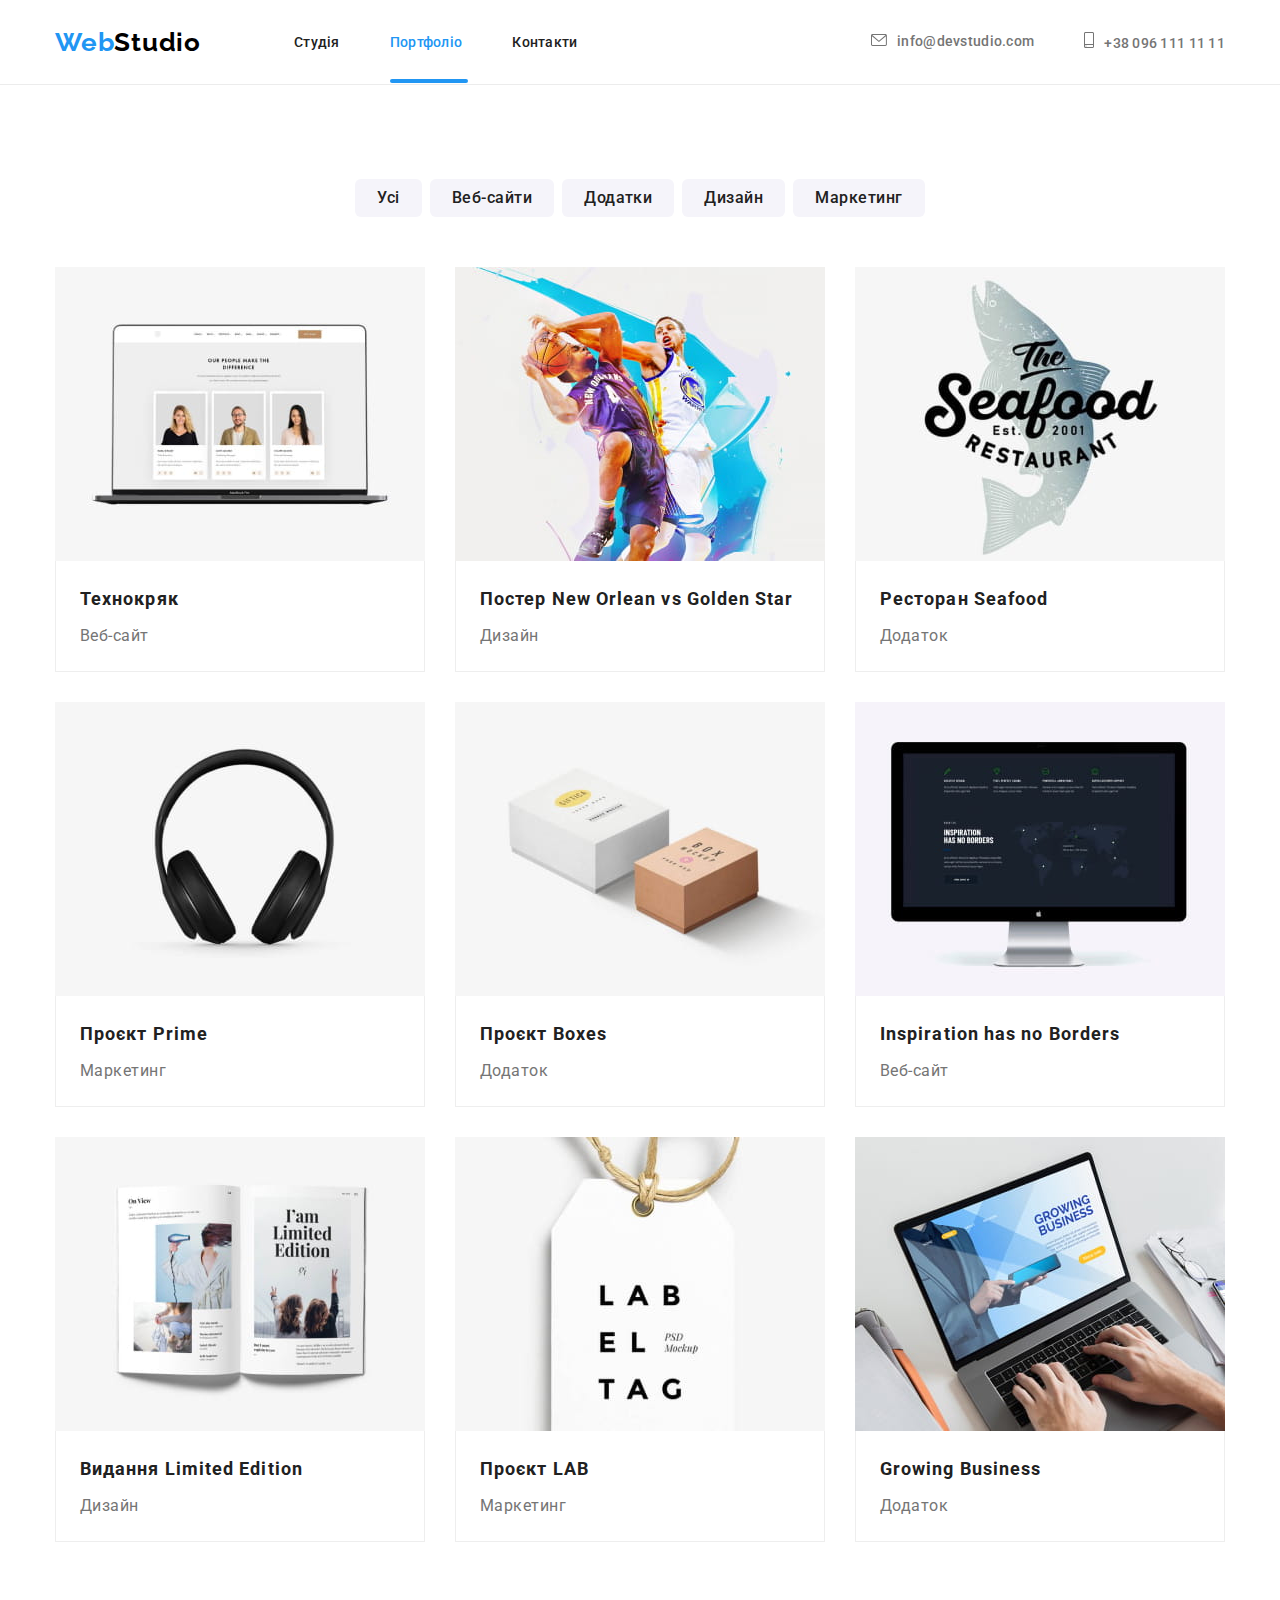
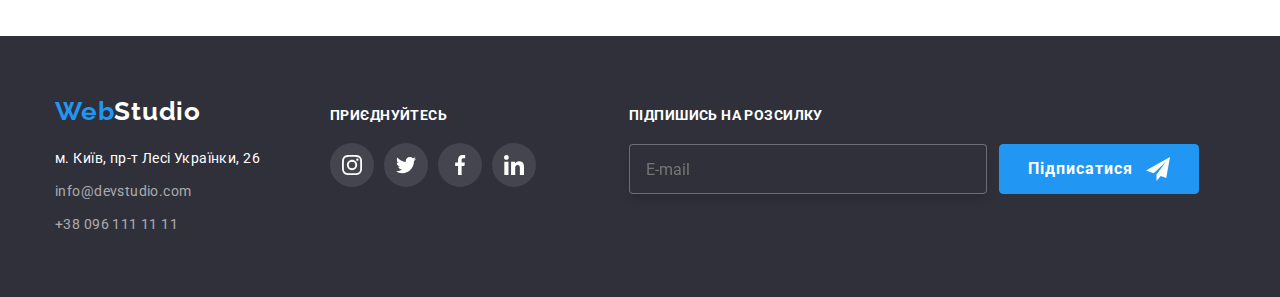
==== portfolio.html @ 4abc66da "15.12.22" ====
<!DOCTYPE html>
<html lang="uk">
<head>
    <meta charset="UTF-8">
    <meta http-equiv="X-UA-Compatible" content="IE=edge">
    <meta name="viewport" content="width=device-width, initial-scale=1.0">
    <title>Портфоліо</title>
    <link href="https://fonts.googleapis.com/css2?family=Raleway:wght@700&family=Roboto:wght@400;500;700;900&display=swap" rel="stylesheet">
    <link rel="stylesheet" href="https://cdnjs.cloudflare.com/ajax/libs/modern-normalize/1.1.0/modern-normalize.css">
    <link rel="stylesheet" href="./css/main.min.css">
</head>
<body>
<header class="header">
<div class="container header__container">
    <nav class="header__nav">
        <a href="./index.html" lang="en" class="logo"> <span class="logo__web">Web</span><span class="logo__header">Studio</span></a>
        <ul class="list header__list">
            <li class="header__item"><a class="header__link link" href="./index.html">Студія</a></li>
            <li class="header__item"><a class="header__link link current portfolio-nav" href="./portfolio.html">Портфоліо</a></li>
            <li class="header__item"><a class="header__link link" href="#">Контакти</a></li>
        </ul>
    </nav>

        <ul class="list header__list">
            <li class="header__contacts">
                <a class="header__link link-mail link" href="mailto:info@devstudio.com">
                    <svg class="header__mail link" width="16" height="12">
                        <use href="./images/icons.svg#icon-envelope" ></use>
                    </svg>info@devstudio.com</a></li>
            <li class="header__contacts">
                <a class="header__link link-tel link" href="tel:+380961111111">
                    <svg class="header__tel">
                    <use href="./images/icons.svg#icon-smartphone" width="10" height="16"></use>
                </svg>+38 096 111 11 11</a></li>
        </ul>
</div>   
</header>
<main>
<!--портфоліо-->
<section class="portfolio">
        <div class="container">
                <h1 class="hiden-title">Портфоліо</h1>
                <ul class="portfolio__list list">
                    <li class="portfolio__item"><button class="portfolio__button " type="button">Усі</button></li>
                    <li class="portfolio__item"><button class="portfolio__button " type="button">Веб-сайти</button></li>
                    <li class="portfolio__item"><button class="portfolio__button " type="button">Додатки</button></li>
                    <li class="portfolio__item"><button class="portfolio__button " type="button">Дизайн</button></li>
                    <li class="portfolio__item"><button class="portfolio__button " type="button">Маркетинг</button></li>
                </ul> 
                <ul class="portfolio__project list">
                        <li class="portfolio__design"> 
                                <a class="portfolio__link" href="#"> 
                                        <div class="portfolio__box">
                                        <img class="portfolio__img" src="./images/portfolio1.jpg" alt="Веб-сайт" width="370">
                                        <div class="portfolio__overlay">
                                                <p>Ресурс пропонує комплексні пропозиції з різним рівнем функціоналу та сервісів. Все це дозволить відвідувачу отримати вичерпні відомості про компанію чи приватну особу.</p>
                                        </div>
                                        </div>
                                        <div class="portfolio__about">
                                                <h2 class="portfolio__title">Технокряк</h2>
                                                <p class="portfolio__type">Веб-сайт</p>
                                        </div>
                                </a>    
                        </li>
                        <li class="portfolio__design">
                                <a class="portfolio__link" href="#">
                                        <div class="portfolio__box">
                                        <img class="portfolio__img" src="./images/portfolio2.jpg" alt="гравці в басуктбол" width="370">
                                        <div class="portfolio__overlay">
                                                <p>Ресурс пропонує комплексні пропозиції з різним рівнем функціоналу та сервісів. Все це дозволить відвідувачу отримати вичерпні відомості про компанію чи приватну особу.</p>
                                        </div>
                                        </div> 
                                        <div class="portfolio__about">   
                                                <h2 class="portfolio__title" lang="en">Постер New Orlean vs Golden Star</h2>
                                                <p class="portfolio__type">Дизайн</p>
                                        </div>
                                </a>  
                        </li>
                        <li class="portfolio__design"> 
                                <a class="portfolio__link" href="#">
                                        <div class="portfolio__box">
                                        <img class="portfolio__img" src="./images/portfolio3.jpg" alt="логотип ресторану" width="370">
                                        <div class="portfolio__overlay">
                                                <p>Ресурс пропонує комплексні пропозиції з різним рівнем функціоналу та сервісів. Все це дозволить відвідувачу отримати вичерпні відомості про компанію чи приватну особу.</p>
                                        </div>
                                        </div> 
                                        <div class="portfolio__about">
                                                <h2 class="portfolio__title" lang="en">Ресторан Seafood</h2>
                                                <p class="portfolio__type">Додаток</p>
                                        </div>
                                </a>  
                        </li>
                        <li class="portfolio__design"> 
                                <a class="portfolio__link" href="#">
                                        <div class="portfolio__box">
                                        <img class="portfolio__img" src="./images/portfolio4.jpg" alt="навушники" width="370">
                                        <div class="portfolio__overlay">
                                                <p>Ресурс пропонує комплексні пропозиції з різним рівнем функціоналу та сервісів. Все це дозволить відвідувачу отримати вичерпні відомості про компанію чи приватну особу.</p>
                                        </div>
                                        </div> 
                                        <div class="portfolio__about">
                                                <h2 class="portfolio__title" lang="en">Проєкт Prime</h2>
                                                <p class="portfolio__type">Маркетинг</p>
                                        </div>
                                </a>   
                        </li>
                        <li class="portfolio__design"> 
                                <a class="portfolio__link" href="#">
                                        <div class="portfolio__box">
                                        <img class="portfolio__img" src="./images/portfolio5.jpg" alt="дві коробки" width="370">
                                        <div class="portfolio__overlay">
                                                <p>Ресурс пропонує комплексні пропозиції з різним рівнем функціоналу та сервісів. Все це дозволить відвідувачу отримати вичерпні відомості про компанію чи приватну особу.</p>
                                        </div>
                                        </div> 
                                        <div class="portfolio__about">
                                                <h2 class="portfolio__title" lang="en">Проєкт Boxes</h2>
                                                <p class="portfolio__type">Додаток</p>
                                        </div>
                                </a>     
                        </li>
                        <li class="portfolio__design"> 
                                <a class="portfolio__link" href="#">
                                        <div class="portfolio__box">
                                        <img class="portfolio__img" src="./images/portfolio6.jpg" alt="монітор компютера" width="370">
                                        <div class="portfolio__overlay">
                                                <p>Ресурс пропонує комплексні пропозиції з різним рівнем функціоналу та сервісів. Все це дозволить відвідувачу отримати вичерпні відомості про компанію чи приватну особу.</p>
                                        </div>
                                        </div> 
                                        <div class="portfolio__about">
                                                <h2 class="portfolio__title" lang="en">Inspiration has no Borders</h2>
                                                <p class="portfolio__type">Веб-сайт</p>
                                        </div>
                                </a>       
                        </li>
                        <li class="portfolio__design"> 
                                <a class="portfolio__link" href="#">
                                        <div class="portfolio__box">
                                        <img class="portfolio__img" src="./images/portfolio7.jpg" alt="книга" width="370">
                                        <div class="portfolio__overlay">
                                                <p>Ресурс пропонує комплексні пропозиції з різним рівнем функціоналу та сервісів. Все це дозволить відвідувачу отримати вичерпні відомості про компанію чи приватну особу.</p>
                                        </div>
                                        </div> 
                                        <div class="portfolio__about">
                                                <h2 class="portfolio__title" lang="en">Видання Limited Edition</h2>
                                                <p class="portfolio__type">Дизайн</p>
                                        </div>
                                </a>       
                        </li>
                        <li class="portfolio__design"> 
                                <a class="portfolio__link" href="#">
                                        <div class="portfolio__box">
                                        <img class="portfolio__img" src="./images/portfolio8.jpg" alt="бірка" width="370">
                                        <div class="portfolio__overlay">
                                                <p>Ресурс пропонує комплексні пропозиції з різним рівнем функціоналу та сервісів. Все це дозволить відвідувачу отримати вичерпні відомості про компанію чи приватну особу.</p>
                                        </div>
                                        </div> 
                                        <div class="portfolio__about">
                                                <h2 class="portfolio__title" lang="en">Проєкт LAB</h2>
                                                <p class="portfolio__type">Маркетинг</p>
                                        </div>
                                </a>       
                        </li>
                        <li class="portfolio__design"> 
                                <a class="portfolio__link" href="#">
                                        <div class="portfolio__box">
                                        <img class="portfolio__img" src="./images/portfolio9.jpg" alt="компютер" width="370">
                                        <div class="portfolio__overlay">
                                                <p>Ресурс пропонує комплексні пропозиції з різним рівнем функціоналу та сервісів. Все це дозволить відвідувачу отримати вичерпні відомості про компанію чи приватну особу.</p>
                                        </div> 
                                        </div> 
                                        <div class="portfolio__about">
                                                <h2 class="portfolio__title" lang="en">Growing Business</h2>
                                                <p class="portfolio__type">Додаток</p>
                                        </div>
                                </a> 
                        </li> 
                </ul>
    </div>
</section>
</main>  
<!--контактні дані  --> 
<footer class="footer">
        <div class="container">
           <div class="footer__address">
               <a href="./index.html" class="logo"> <span class="logo__web">Web</span><span class="logo__footer">Studio</span></a>
               <address class="footer__contacts">
                    <ul class="footer__list list link">
                       <li class="footer__item">
                           <a class="footer__addres link" href="https://goo.gl/maps/AmwkQ84V7P5JWg967" target="_blank" rel="noopener noreferrer nofollow">м. Київ, пр-т Лесі Українки, 26</a>
                       </li>
                       <li class="footer__item">
                           <a class="footer__mail link" href="mailto:info@devstudio.com">info@devstudio.com</a>
                       </li>
                       <li class="footer__item">
                           <a class="footer__tel link" href="tel:+380961111111">+38 096 111 11 11</a>
                       </li>
                   </ul>
               </address>
           </div>
           <div class="footer__social">
               <h2 class="social-title">приєднуйтесь</h2>
               <ul class="footer__media list">
               <li class="footer__element list">
                   <a href="#" class="footer__link social-link link">
                   <svg class="footer__icon social-icon" width="20" height="20">
                       <use href="./images/icons.svg#icon-instagram" ></use>
                   </svg>
               </a></li>
               <li class="footer__element list">
                   <a href="#" class="footer__link social-link link">
                   <svg class="footer__icon social-icon" width="20" height="20">
                       <use href="./images/icons.svg#icon-twitter" ></use>
                   </svg>
               </a></li>
               <li class="footer__element list">
                   <a href="#" class="footer__link social-link link">
                   <svg class="footer__icon social-icon" width="20" height="20">
                       <use href="./images/icons.svg#icon-facebook" ></use>
                   </svg>
               </a></li>
               <li class="footer__element list">
                   <a href="#" class="footer__link social-link link">
                   <svg class="footer__icon social-icon" width="20" height="20">
                       <use href="./images/icons.svg#icon-linkedin"></use>
                   </svg>
               </a></li>
               </ul>
           </div> 
           <div class="footer__mailing">
               <p class="mailing-title">підпишись на розсилку</p>
               <form name="user-mail" class="email-input">
                   <input name="user-mail" type="email" placeholder="E-mail" class="mailing-input">
                   <button type="submit" class="footer__button">Підписатися
                       <svg class="mailing-icon" width="24" height="24"><use href="./images/icons.svg#icon-telegram"></use></svg>  
                   </button>
               </form>
           </div>  
       </div>    
       </footer>
</body>
</html>
---- css/main.min.css ----
:root{--logo-web: #2196F3;--header-logo-studio:hsl(0, 0%, 0%);--footer-logo-studio:#FFFFFF;--text-color:#212121;--text-color-2: #757575;--header-color: #ECECEC;--banner-background-color: #C4C4C4;--accent-color: #2196F3;--banner-text: #FFFFFF;--social-link-color: #F5F4FA;--social-link-color-2: rgba(255, 255, 255, 0.1);--button-hover: #188CE8;--footer-contacts-link:rgba(255, 255, 255, 0.6);--footer-addres:#FFFFFF;--team-background-color: #F5F4FA;--background-color:#FFFFFF;--footer-background-color: #2F303A;--social-icon:#AFB1B8;--social-icon-footer:#FFFFFF;--portfolio-button: #F5F4FA}img{display:block}body{font-family:"Roboto",sans-serif;color:var(--text-color);background-color:var(--background-color)}h1,h2,h3,h4,h5,h6,ul,li,p{margin-top:0px;margin-bottom:0px}.container{width:1200px;margin-left:auto;margin-right:auto;padding-left:15px;padding-right:15px}.list{list-style:none;padding-left:0px}.link{list-style:none;text-decoration:none;font-style:normal;padding-left:0px}.hiden-title{position:absolute;white-space:nowrap;width:1px;height:1px;overflow:hidden;border:0;padding:0;clip:rect(0 0 0 0);-webkit-clip-path:inset(50%);clip-path:inset(50%);margin:-1px}.banner__button{font-family:inherit;font-weight:700;font-size:16px;line-height:1.88;text-align:center;letter-spacing:.06em;color:var(--banner-text);background-color:var(--accent-color);border:1px solid var(--accent-color);border-radius:4px;padding:10px 32px;cursor:pointer;display:-webkit-box;display:-ms-flexbox;display:flex;-webkit-box-align:center;-ms-flex-align:center;align-items:center;margin-top:30px;margin-left:auto;margin-right:auto;-webkit-transition:background-color 250ms cubic-bezier(0.4, 0, 0.2, 1),-webkit-box-shadow 250ms cubic-bezier(0.4, 0, 0.2, 1);transition:background-color 250ms cubic-bezier(0.4, 0, 0.2, 1),-webkit-box-shadow 250ms cubic-bezier(0.4, 0, 0.2, 1);transition:background-color 250ms cubic-bezier(0.4, 0, 0.2, 1),box-shadow 250ms cubic-bezier(0.4, 0, 0.2, 1);transition:background-color 250ms cubic-bezier(0.4, 0, 0.2, 1),box-shadow 250ms cubic-bezier(0.4, 0, 0.2, 1),-webkit-box-shadow 250ms cubic-bezier(0.4, 0, 0.2, 1)}.banner__button:hover,.banner__button:focus{background-color:var(--button-hover);-webkit-box-shadow:0px 4px 4px rgba(0,0,0,.15);box-shadow:0px 4px 4px rgba(0,0,0,.15)}.footer__button{width:200px;height:50px;border:1px solid var(--accent-color);background:var(--accent-color);border-radius:4px;margin-left:auto;display:-webkit-box;display:-ms-flexbox;display:flex;-webkit-box-align:center;-ms-flex-align:center;align-items:center;padding:10px 28px;-webkit-transition:background-color 250ms cubic-bezier(0.4, 0, 0.2, 1),-webkit-box-shadow 250ms cubic-bezier(0.4, 0, 0.2, 1);transition:background-color 250ms cubic-bezier(0.4, 0, 0.2, 1),-webkit-box-shadow 250ms cubic-bezier(0.4, 0, 0.2, 1);transition:background-color 250ms cubic-bezier(0.4, 0, 0.2, 1),box-shadow 250ms cubic-bezier(0.4, 0, 0.2, 1);transition:background-color 250ms cubic-bezier(0.4, 0, 0.2, 1),box-shadow 250ms cubic-bezier(0.4, 0, 0.2, 1),-webkit-box-shadow 250ms cubic-bezier(0.4, 0, 0.2, 1);position:relative;cursor:pointer;font-family:inherit;font-weight:700;font-size:16px;line-height:1.88;letter-spacing:.06em;color:var(--footer-addres)}.footer__button:hover,.footer__button:focus{-webkit-box-shadow:0px 4px 4px rgba(0,0,0,.15);box-shadow:0px 4px 4px rgba(0,0,0,.15);background-color:var(--button-hover)}.portfolio__button{font-family:inherit;font-weight:500;font-size:16px;line-height:1.62;text-align:center;letter-spacing:.03em;color:var(--text-color);background-color:var(--portfolio-button);cursor:pointer;padding:6px 22px 6px 22px;border-radius:6px;border:none;-webkit-transition:background-color 250ms cubic-bezier(0.4, 0, 0.2, 1),color 250ms cubic-bezier(0.4, 0, 0.2, 1),-webkit-box-shadow 250ms cubic-bezier(0.4, 0, 0.2, 1);transition:background-color 250ms cubic-bezier(0.4, 0, 0.2, 1),color 250ms cubic-bezier(0.4, 0, 0.2, 1),-webkit-box-shadow 250ms cubic-bezier(0.4, 0, 0.2, 1);transition:background-color 250ms cubic-bezier(0.4, 0, 0.2, 1),color 250ms cubic-bezier(0.4, 0, 0.2, 1),box-shadow 250ms cubic-bezier(0.4, 0, 0.2, 1);transition:background-color 250ms cubic-bezier(0.4, 0, 0.2, 1),color 250ms cubic-bezier(0.4, 0, 0.2, 1),box-shadow 250ms cubic-bezier(0.4, 0, 0.2, 1),-webkit-box-shadow 250ms cubic-bezier(0.4, 0, 0.2, 1)}.portfolio__button:hover,.portfolio__button:focus{background-color:var(--accent-color);color:var(--banner-text);-webkit-box-shadow:0px 1px 1px rgba(0,0,0,.12),0px 4px 4px rgba(0,0,0,.06),1px 4px 6px rgba(0,0,0,.16);box-shadow:0px 1px 1px rgba(0,0,0,.12),0px 4px 4px rgba(0,0,0,.06),1px 4px 6px rgba(0,0,0,.16)}.section-title{font-weight:700;font-size:36px;line-height:1.17;text-align:center;letter-spacing:.03em;margin-bottom:50px}.modal-backdrop{position:fixed;width:100%;height:100%;left:0px;top:0px;background:rgba(0,0,0,.2);opacity:1;-webkit-transition:opacity 250ms cubic-bezier(0.4, 0, 0.2, 1);transition:opacity 250ms cubic-bezier(0.4, 0, 0.2, 1)}.is-hidden{visibility:hidden;opacity:0;pointer-events:none}.modal-backdrop.is-hidden .modal{-webkit-transform:rotate(-180deg);transform:rotate(-180deg)}.modal{position:absolute;top:50%;left:50%;-webkit-transform:translate(-50%, -50%);transform:translate(-50%, -50%);width:528px;padding:40px;background-color:#fff;-webkit-transition:-webkit-transform 250ms cubic-bezier(0.4, 0, 0.2, 1);transition:-webkit-transform 250ms cubic-bezier(0.4, 0, 0.2, 1);transition:transform 250ms cubic-bezier(0.4, 0, 0.2, 1);transition:transform 250ms cubic-bezier(0.4, 0, 0.2, 1), -webkit-transform 250ms cubic-bezier(0.4, 0, 0.2, 1)}.modal__close{position:absolute;cursor:pointer;top:8px;right:8px;width:30px;height:30px;border-radius:50%;background:rgba(0,0,0,0);border:1px solid rgba(0,0,0,.1);color:#000;display:-webkit-box;display:-ms-flexbox;display:flex;-webkit-box-pack:center;-ms-flex-pack:center;justify-content:center;-webkit-box-align:center;-ms-flex-align:center;align-items:center;-webkit-transition:color 250ms cubic-bezier(0.4, 0, 0.2, 1);transition:color 250ms cubic-bezier(0.4, 0, 0.2, 1)}.close-icon{fill:currentColor}.modal__close:hover,.modal__close:focus{color:var(--accent-color)}.modal__name{font-family:inherit;font-weight:700;font-size:20px;line-height:1.15;text-align:center;letter-spacing:.03em;display:-webkit-box;display:-ms-flexbox;display:flex;-webkit-box-pack:center;-ms-flex-pack:center;justify-content:center;margin-bottom:12px}.modal__label{font-family:inherit;font-weight:400;font-size:12px;line-height:1.17;letter-spacing:.01em;color:var(--text-color-2)}.modal__line{margin-bottom:10px}.modal__input{border:1px solid rgba(33,33,33,.2);border-radius:4px;width:100%;height:40px;display:block;padding:11px;padding-left:40px;outline:none}.modal__coment{height:120px;padding:12px 16px;resize:none}.modal__input:hover,.modal__input:focus{border-radius:4px;border:1px solid var(--accent-color)}.modal__input:hover+.modal__icon,.modal__input:focus+.modal__icon{fill:var(--accent-color)}.modal__input::-webkit-input-placeholder{font-family:inherit;font-weight:400;font-size:12px;line-height:1.17;letter-spacing:.01em;color:rgba(117,117,117,.5)}.modal__input::-moz-placeholder{font-family:inherit;font-weight:400;font-size:12px;line-height:1.17;letter-spacing:.01em;color:rgba(117,117,117,.5)}.modal__input:-ms-input-placeholder{font-family:inherit;font-weight:400;font-size:12px;line-height:1.17;letter-spacing:.01em;color:rgba(117,117,117,.5)}.modal__input::-ms-input-placeholder{font-family:inherit;font-weight:400;font-size:12px;line-height:1.17;letter-spacing:.01em;color:rgba(117,117,117,.5)}.modal__input::placeholder{font-family:inherit;font-weight:400;font-size:12px;line-height:1.17;letter-spacing:.01em;color:rgba(117,117,117,.5)}.modal__wrapper{position:relative;margin-top:4px;-webkit-transition:border 250ms cubic-bezier(0.4, 0, 0.2, 1),fill 250ms cubic-bezier(0.4, 0, 0.2, 1);transition:border 250ms cubic-bezier(0.4, 0, 0.2, 1),fill 250ms cubic-bezier(0.4, 0, 0.2, 1)}.modal__textarea{margin-bottom:20px;margin-top:4px}.modal__icon{position:absolute;left:15px;top:50%;-webkit-transform:translateY(-50%);transform:translateY(-50%);fill:#212121}.modal__checkbox,.modal__link{font-family:inherit;font-weight:400;font-size:14px;line-height:1.71;letter-spacing:.03em}.modal__checkbox{color:var(--text-color-2);display:-webkit-box;display:-ms-flexbox;display:flex;-webkit-box-align:center;-ms-flex-align:center;align-items:center;-webkit-box-pack:center;-ms-flex-pack:center;justify-content:center}.modal__link{-webkit-text-decoration-line:underline;text-decoration-line:underline;color:var(--accent-color);margin-left:10px}.modal__button{font-family:inherit;font-weight:700;font-size:16px;line-height:1.88;text-align:center;letter-spacing:.06em;color:var(--banner-text);background-color:var(--accent-color);border:1px solid var(--accent-color);border-radius:4px;padding:10px 52px;cursor:pointer;display:block;margin-left:auto;margin-right:auto;-webkit-transition:background-color 250ms cubic-bezier(0.4, 0, 0.2, 1),-webkit-box-shadow 250ms cubic-bezier(0.4, 0, 0.2, 1);transition:background-color 250ms cubic-bezier(0.4, 0, 0.2, 1),-webkit-box-shadow 250ms cubic-bezier(0.4, 0, 0.2, 1);transition:background-color 250ms cubic-bezier(0.4, 0, 0.2, 1),box-shadow 250ms cubic-bezier(0.4, 0, 0.2, 1);transition:background-color 250ms cubic-bezier(0.4, 0, 0.2, 1),box-shadow 250ms cubic-bezier(0.4, 0, 0.2, 1),-webkit-box-shadow 250ms cubic-bezier(0.4, 0, 0.2, 1)}.modal__button:hover,.modal__button:focus{background-color:var(--button-hover);-webkit-box-shadow:0px 4px 4px rgba(0,0,0,.15);box-shadow:0px 4px 4px rgba(0,0,0,.15)}.modal__agreement{margin-bottom:30px}.modal__checkbox .modal__mark{width:16px;height:15px;border:2px solid #212121;border-radius:2px;margin-right:7px;display:-webkit-box;display:-ms-flexbox;display:flex;-webkit-box-align:center;-ms-flex-align:center;align-items:center;-webkit-box-pack:center;-ms-flex-pack:center;justify-content:center;cursor:pointer}.modal__checkbox .checkbox-icon{fill:rgba(0,0,0,0)}.modal__agreement input:checked+.modal__checkbox .modal__mark{border:none;background-color:var(--accent-color)}.modal__agreement input:checked+.modal__checkbox .checkbox-icon{fill:var(--banner-text)}.logo{font-family:"Raleway",sans-serif;font-weight:700;font-size:26px;line-height:1.19;letter-spacing:.03em;text-decoration:none}.logo__web{color:var(--logo-web)}.logo__header{color:var(--header-logo-studio);margin-right:93px}.logo__footer{color:var(--footer-logo-studio)}.header{border-bottom:1px solid var(--header-color)}.header__container{display:-webkit-box;display:-ms-flexbox;display:flex;-webkit-box-align:center;-ms-flex-align:center;align-items:center}.header__nav{display:-webkit-box;display:-ms-flexbox;display:flex;-webkit-box-align:center;-ms-flex-align:center;align-items:center}.link.current{color:var(--accent-color)}.studio-nav::after{content:" ";display:block;position:absolute;width:48px;height:4px;margin-top:30px;border-radius:2px;background-color:var(--accent-color)}.portfolio-nav::after{content:" ";display:block;position:absolute;width:78px;height:4px;margin-top:28px;border-radius:2px;background-color:var(--accent-color)}.header__list{display:-webkit-box;display:-ms-flexbox;display:flex;-webkit-box-align:center;-ms-flex-align:center;align-items:center;margin:0px 0px;margin-left:auto}.header__item:not(:first-child){margin-left:50px}.header__contacts:not(:first-child){margin-left:50px}.header__link{font-weight:500;font-size:14px;line-height:1.14;letter-spacing:.02em;color:var(--text-color);padding-top:32px;padding-bottom:32px;-webkit-transition:color 250ms cubic-bezier(0.4, 0, 0.2, 1);transition:color 250ms cubic-bezier(0.4, 0, 0.2, 1)}.header__link:hover,.header__link:focus{color:var(--accent-color)}.link-mail{color:var(--text-color-2)}.link-tel{color:var(--text-color-2)}.header__mail{width:16px;height:12px;margin-right:10px;fill:currentColor}.header__tel{width:10px;height:16px;margin-right:10px;fill:currentColor}.header__contacts{display:-webkit-box;display:-ms-flexbox;display:flex;-webkit-box-align:center;-ms-flex-align:center;align-items:center;text-align:center;white-space:nowrap}.banner{background-color:var(--banner-background-color);background-image:-webkit-gradient(linear, left top, left bottom, from(rgba(47, 48, 58, 0.4)), to(rgba(47, 48, 58, 0.4))),url(../images/bg-banner.jpg);background-image:linear-gradient(rgba(47, 48, 58, 0.4), rgba(47, 48, 58, 0.4)),url(../images/bg-banner.jpg);background-size:cover;background-repeat:no-repeat;width:1600px;padding-top:200px;padding-bottom:200px;margin-left:auto;margin-right:auto}.banner__title{font-weight:900;font-size:44px;line-height:1.36;color:var(--banner-text);text-transform:uppercase;max-width:696px;text-align:center;margin-left:auto;margin-right:auto}.features{padding-top:94px;padding-bottom:94px}.features__list{display:-webkit-box;display:-ms-flexbox;display:flex;-webkit-box-align:start;-ms-flex-align:start;align-items:flex-start}.features__item{max-width:270px;-webkit-box-align:center;-ms-flex-align:center;align-items:center;justify-items:center}.features__item:not(:first-child){margin-left:30px}.features__icon{height:120px;display:-webkit-box;display:-ms-flexbox;display:flex;-webkit-box-align:center;-ms-flex-align:center;align-items:center;-webkit-box-pack:center;-ms-flex-pack:center;justify-content:center;background-color:var(--team-background-color);margin-bottom:30px}.features__name{font-weight:700;font-size:14px;line-height:1.1428571429;letter-spacing:.03em;text-transform:uppercase;margin-bottom:10px}.features__descr{font-size:14px;line-height:1.71;letter-spacing:.03em;color:var(--text-color-2)}.projects{padding-bottom:94px}.projects__list{display:-webkit-box;display:-ms-flexbox;display:flex}.projects__item:first-child{margin-right:30px}.projects__item:last-child{margin-left:30px}.projects__item{position:relative}.projects__overlay{position:absolute;bottom:0;width:100%;height:70px;display:-webkit-box;display:-ms-flexbox;display:flex;-webkit-box-align:center;-ms-flex-align:center;align-items:center;-webkit-box-pack:center;-ms-flex-pack:center;justify-content:center;background-color:rgba(47,48,58,.8)}.projects__overlay>p{font-weight:700;font-size:14px;line-height:1.14;letter-spacing:.03em;text-transform:uppercase;color:var(--banner-text)}.team{background-color:var(--team-background-color);padding-top:94px;padding-bottom:94px}.team__members{display:-webkit-box;display:-ms-flexbox;display:flex}.team__list{background-color:var(--background-color);-webkit-box-shadow:0px 1px 3px rgba(0,0,0,.12),0px 1px 1px rgba(0,0,0,.14),0px 2px 1px rgba(0,0,0,.2);box-shadow:0px 1px 3px rgba(0,0,0,.12),0px 1px 1px rgba(0,0,0,.14),0px 2px 1px rgba(0,0,0,.2);border-radius:0px 0px 4px 4px;border-radius:5px;text-align:center;flood-color:rgba(168,166,166,.547)}.team__list:not(:first-child){margin-left:30px}.team__photo{border-radius:2px}.team__about{padding-top:30px;padding-bottom:30px}.team__name{color:var(--text-color);font-weight:500;font-size:16px;line-height:1.1875;letter-spacing:.03em}.team__position{color:var(--text-color-2);font-size:16px;line-height:1.1875;letter-spacing:.03em;color:var(--text-color-2);margin-top:10px;margin-bottom:16px}.team__social{display:-webkit-box;display:-ms-flexbox;display:flex;-webkit-box-pack:center;-ms-flex-pack:center;justify-content:center}.team__social .team__icon:not(:last-child){margin-right:10px}.team__social .social-link{width:44px;height:44px;border-radius:50%;display:-webkit-box;display:-ms-flexbox;display:flex;-webkit-box-pack:center;-ms-flex-pack:center;justify-content:center;-webkit-box-align:center;-ms-flex-align:center;align-items:center;color:var(--social-icon);-webkit-transition:color 250ms cubic-bezier(0.4, 0, 0.2, 1),background-color 250ms cubic-bezier(0.4, 0, 0.2, 1);transition:color 250ms cubic-bezier(0.4, 0, 0.2, 1),background-color 250ms cubic-bezier(0.4, 0, 0.2, 1)}.team__social .social-link:hover,.team__social .social-link:focus{background-color:var(--accent-color);border-radius:50%;color:var(--social-link-color)}.team__social .social-icon{fill:currentColor}.client{padding-top:94px;padding-bottom:94px}.client__list{display:-webkit-box;display:-ms-flexbox;display:flex;padding-left:auto}.client__item:not(:last-child){margin-right:30px}.client__link{width:170px;height:92px;display:-webkit-box;display:-ms-flexbox;display:flex;-webkit-box-align:center;-ms-flex-align:center;align-items:center;-webkit-box-pack:center;-ms-flex-pack:center;justify-content:center;border:1px solid #afb1b8;border-radius:4px;color:var(--social-icon);-webkit-transition:color 250ms cubic-bezier(0.4, 0, 0.2, 1),border 250ms cubic-bezier(0.4, 0, 0.2, 1);transition:color 250ms cubic-bezier(0.4, 0, 0.2, 1),border 250ms cubic-bezier(0.4, 0, 0.2, 1)}.client__link:hover,.client__link:focus{border:1px solid var(--accent-color);color:var(--accent-color)}.client__icon{fill:currentColor}.footer{background-color:var(--footer-background-color);padding-top:60px;padding-bottom:60px}.footer .container{display:-webkit-box;display:-ms-flexbox;display:flex;-webkit-box-align:baseline;-ms-flex-align:baseline;align-items:baseline}address{margin-top:20px}.footer__item:not(:last-child){margin-bottom:9px}.footer__contacts{font-size:14px;line-height:1.71;letter-spacing:.03em}.footer__addres{margin-right:70px;color:var(--footer-addres);-webkit-transition:color 250ms cubic-bezier(0.4, 0, 0.2, 1);transition:color 250ms cubic-bezier(0.4, 0, 0.2, 1)}.footer__addres:hover,.footer__addres:focus{color:var(--accent-color)}.footer__mail{color:var(--footer-contacts-link);-webkit-transition:color 250ms cubic-bezier(0.4, 0, 0.2, 1);transition:color 250ms cubic-bezier(0.4, 0, 0.2, 1)}.footer__mail:hover,.footer__mail:focus{color:var(--accent-color)}.footer__tel{color:var(--footer-contacts-link);-webkit-transition:color 250ms cubic-bezier(0.4, 0, 0.2, 1);transition:color 250ms cubic-bezier(0.4, 0, 0.2, 1)}.footer__tel:hover,.footer__tel:focus{color:var(--accent-color)}.footer__social{display:-webkit-box;display:-ms-flexbox;display:flex;-webkit-box-orient:vertical;-webkit-box-direction:normal;-ms-flex-direction:column;flex-direction:column}.social-title{font-family:inherit;font-weight:700;font-size:14px;line-height:1.1428571429;letter-spacing:.03em;text-transform:uppercase;color:var(--footer-addres);margin-bottom:20px}.footer__media{display:-webkit-box;display:-ms-flexbox;display:flex;-webkit-box-pack:center;-ms-flex-pack:center;justify-content:center;-webkit-box-align:center;-ms-flex-align:center;align-items:center}.footer__element{background:var(--social-link-color-2);border-radius:50%}.footer__element:not(:first-child){margin-left:10px}.footer__link{width:44px;height:44px;fill:var(--social-icon-footer);-webkit-box-align:center;-ms-flex-align:center;align-items:center;display:-webkit-box;display:-ms-flexbox;display:flex;-webkit-box-pack:center;-ms-flex-pack:center;justify-content:center;-webkit-transition:background-color 250ms cubic-bezier(0.4, 0, 0.2, 1);transition:background-color 250ms cubic-bezier(0.4, 0, 0.2, 1);border-radius:50%}.footer__link:hover,.footer__link:focus{background-color:var(--accent-color)}.footer__mailing{display:-webkit-box;display:-ms-flexbox;display:flex;-webkit-box-orient:vertical;-webkit-box-direction:normal;-ms-flex-direction:column;flex-direction:column;padding-left:93px}.mailing-title{font-family:"Roboto";font-weight:700;font-size:14px;line-height:1.14;letter-spacing:.03em;text-transform:uppercase;color:var(--footer-addres);margin-bottom:20px}.email-input{display:-webkit-box;display:-ms-flexbox;display:flex}.mailing-input{width:358px;height:50px;background-color:var(--footer-background-color);border:1px solid rgba(255,255,255,.3);-webkit-filter:drop-shadow(0px 4px 4px rgba(0, 0, 0, 0.15));filter:drop-shadow(0px 4px 4px rgba(0, 0, 0, 0.15));border-radius:4px;margin-right:12px;padding-top:15px;padding-bottom:15px;padding-left:16px;-webkit-transition:border 250ms cubic-bezier(0.4, 0, 0.2, 1);transition:border 250ms cubic-bezier(0.4, 0, 0.2, 1);outline:none;color:var(--footer-addres)}.mailing-input:focus{border:1px solid var(--accent-color)}.mailing-icon{width:24px;height:24px;top:50%;-webkit-transform:translateY(-50%);transform:translateY(-50%);right:28px;fill:#fff;position:absolute;margin-left:10px}.portfolio{padding-top:94px;padding-bottom:94px}.portfolio__list{display:-webkit-box;display:-ms-flexbox;display:flex;-webkit-box-pack:center;-ms-flex-pack:center;justify-content:center;margin-bottom:50px}.portfolio__item:not(:first-child){margin-left:8px}.portfolio__project{display:-webkit-box;display:-ms-flexbox;display:flex;-ms-flex-wrap:wrap;flex-wrap:wrap}.portfolio__link{display:block;text-decoration:none;color:var(--text-color);-webkit-transition:-webkit-box-shadow 250ms cubic-bezier(0.4, 0, 0.2, 1);transition:-webkit-box-shadow 250ms cubic-bezier(0.4, 0, 0.2, 1);transition:box-shadow 250ms cubic-bezier(0.4, 0, 0.2, 1);transition:box-shadow 250ms cubic-bezier(0.4, 0, 0.2, 1), -webkit-box-shadow 250ms cubic-bezier(0.4, 0, 0.2, 1)}.portfolio__link:hover,.portfolio__link:focus{-webkit-box-shadow:0px 1px 1px rgba(0,0,0,.12),0px 4px 4px rgba(0,0,0,.06),1px 4px 6px rgba(0,0,0,.16);box-shadow:0px 1px 1px rgba(0,0,0,.12),0px 4px 4px rgba(0,0,0,.06),1px 4px 6px rgba(0,0,0,.16)}.portfolio__design{list-style:none}.portfolio__design:nth-child(2){margin-right:30px;margin-left:30px}.portfolio__design:nth-child(5){margin-right:30px;margin-left:30px}.portfolio__design:nth-child(8){margin-right:30px;margin-left:30px}.portfolio__design:nth-child(6){margin-top:30px;margin-bottom:30px}.portfolio__design:nth-child(4){margin-top:30px;margin-bottom:30px}.portfolio__design:nth-child(5){margin-top:30px;margin-bottom:30px}.portfolio__title{font-weight:700;font-size:18px;line-height:2;letter-spacing:.06em;margin-bottom:4px}.portfolio__type{color:var(--text-color-2);font-weight:400;font-size:16px;line-height:1.88;letter-spacing:.03em}.portfolio__about{padding-top:20px;padding-bottom:20px;padding-left:24px;padding-right:24px;border-left:1px solid #eee;border-right:1px solid #eee;border-bottom:1px solid #eee}.portfolio__box{position:relative;overflow:hidden}.portfolio__overlay{position:absolute;top:0;width:100%;height:101%;background-color:rgba(33,150,243,.9);-webkit-transition-property:-webkit-transform;transition-property:-webkit-transform;transition-property:transform;transition-property:transform, -webkit-transform;-webkit-transform:translateY(100%);transform:translateY(100%);-webkit-transition:-webkit-transform 250ms cubic-bezier(0.4, 0, 0.2, 1);transition:-webkit-transform 250ms cubic-bezier(0.4, 0, 0.2, 1);transition:transform 250ms cubic-bezier(0.4, 0, 0.2, 1);transition:transform 250ms cubic-bezier(0.4, 0, 0.2, 1), -webkit-transform 250ms cubic-bezier(0.4, 0, 0.2, 1)}.portfolio__overlay>p{font-family:inherit;font-weight:400;font-size:18px;line-height:1.56;letter-spacing:.03em;color:var(--banner-text);padding:63px 24px}.portfolio__link:hover .portfolio__overlay{-webkit-transform:translateY(0);transform:translateY(0)}/*# sourceMappingURL=main.min.css.map */
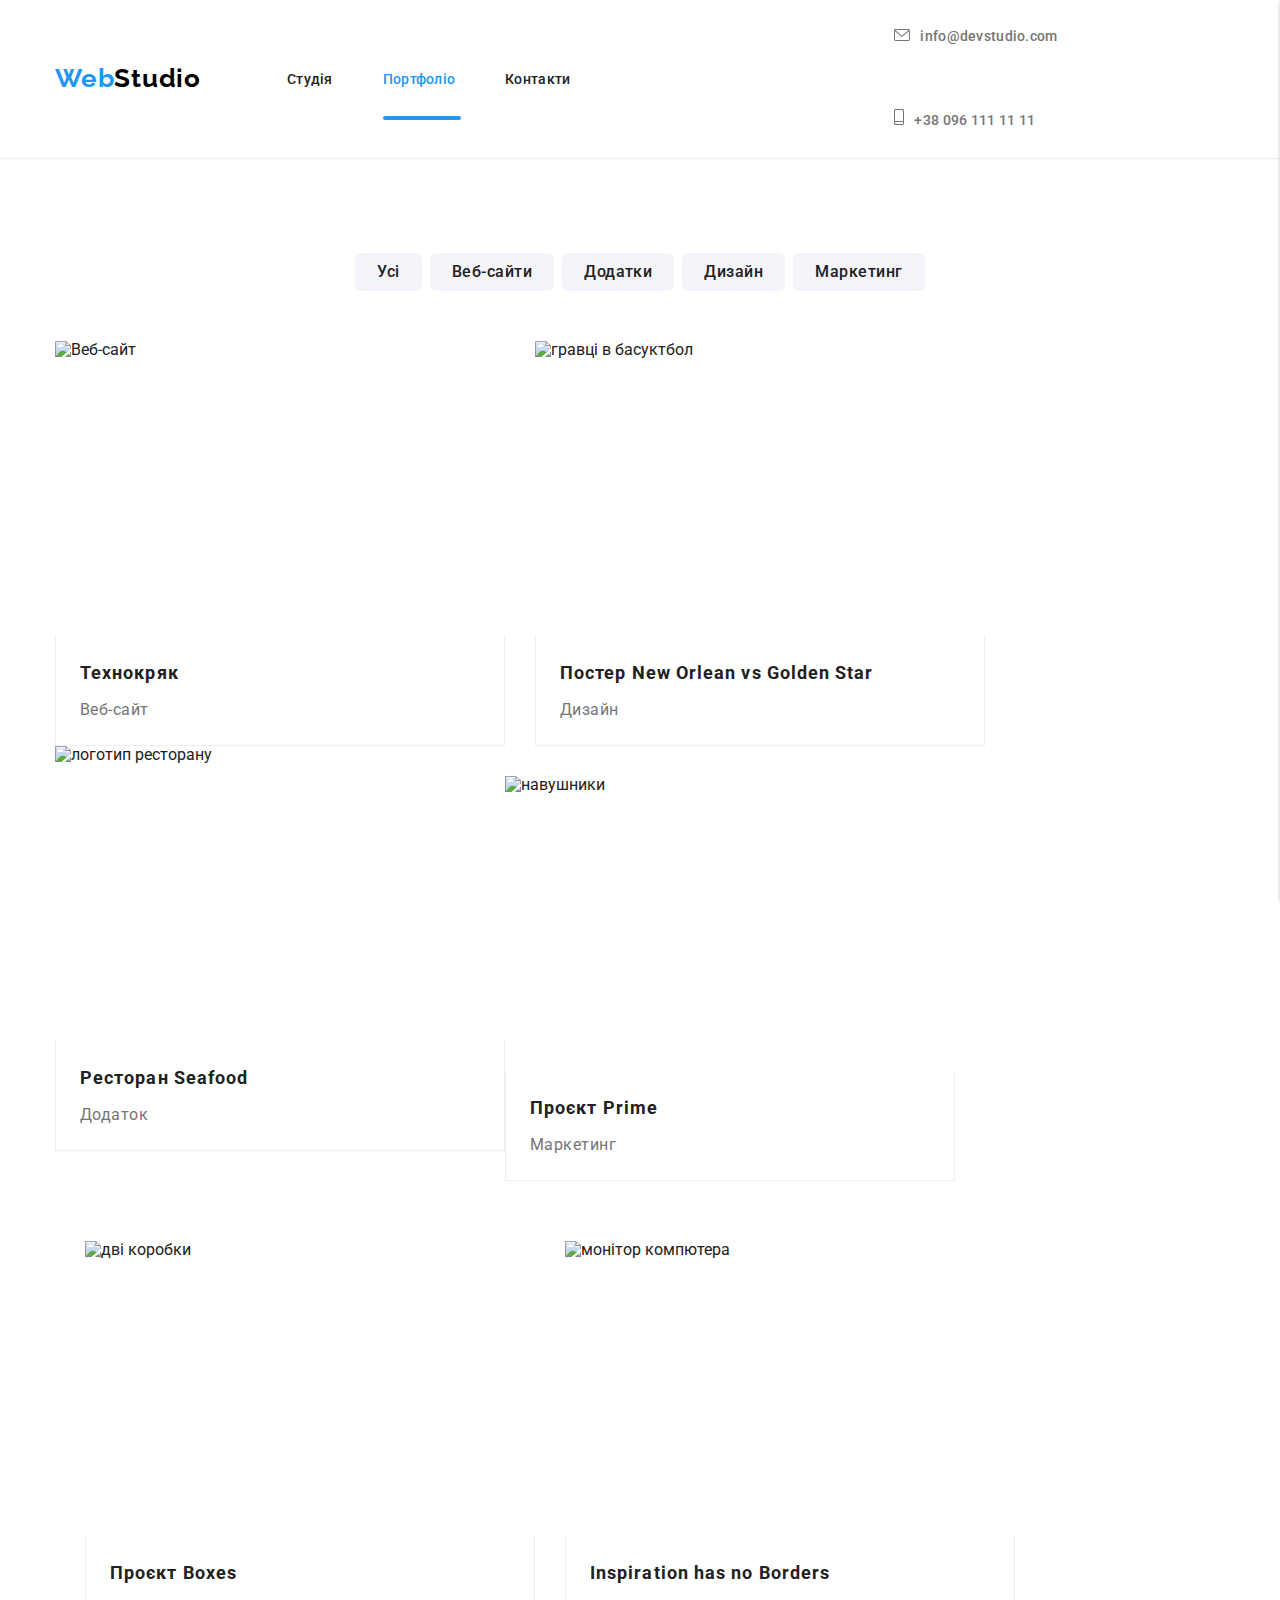
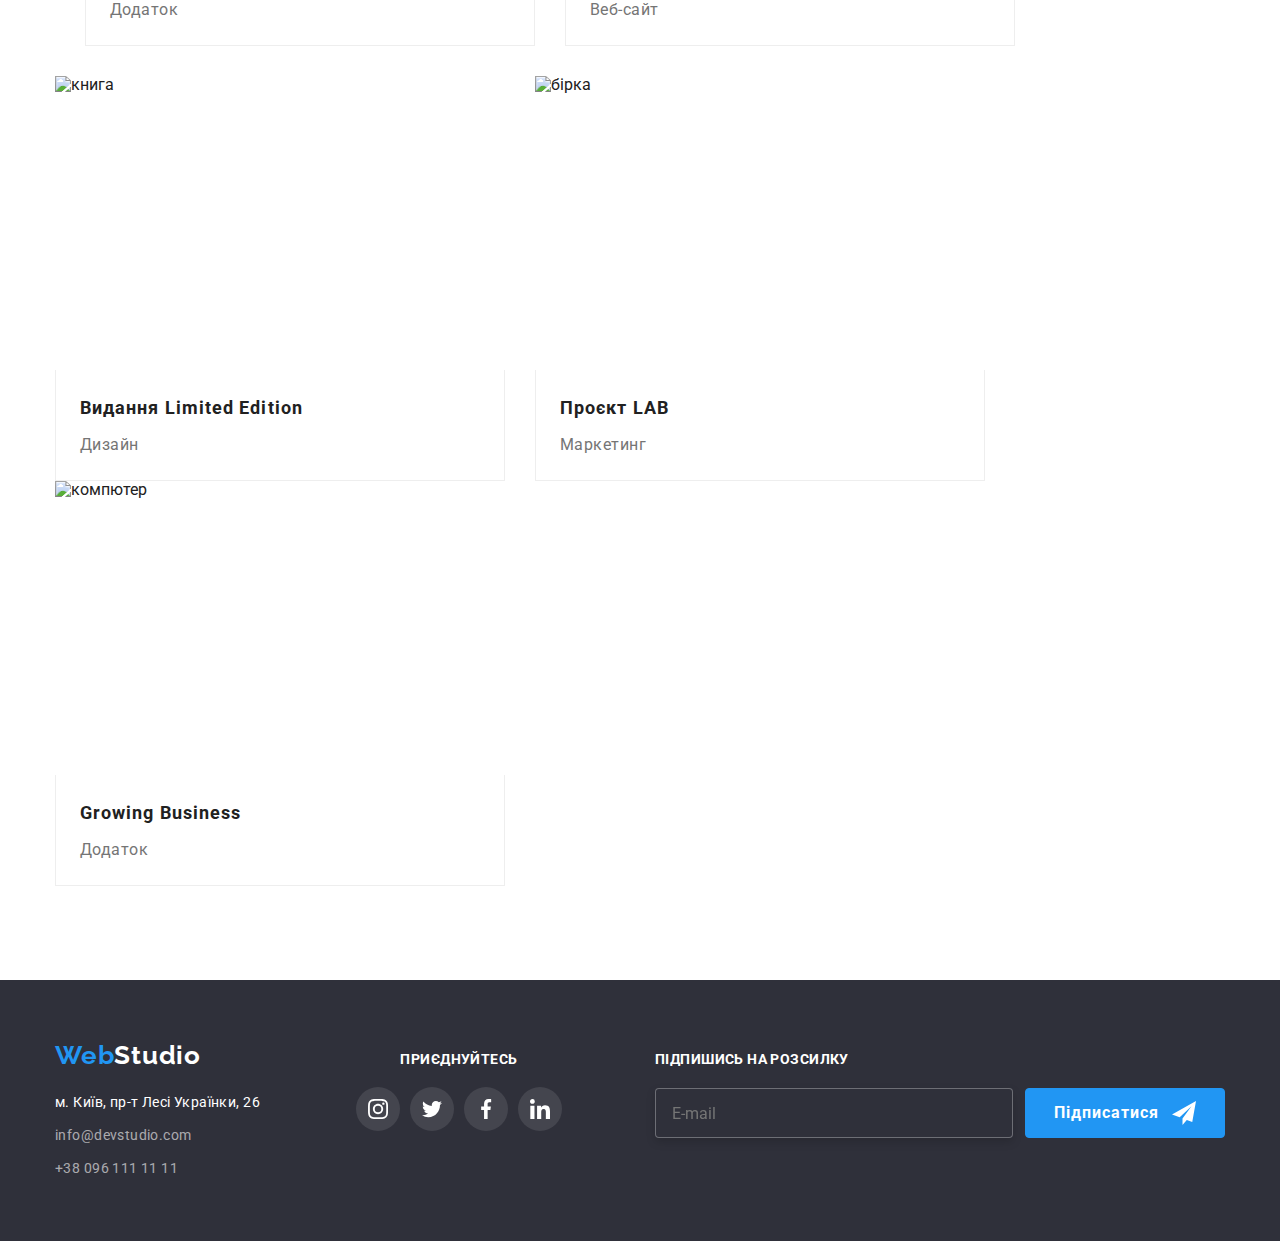
==== commit 4e23f5ba: "31.12.22" ====
--- a/portfolio.html
+++ b/portfolio.html
@@ -12,8 +12,66 @@
 <body>
 <header class="header">
 <div class="container header__container">
+    <a href="./index.html" lang="en" class="logo logo__top"> <span class="logo__web">Web</span><span class="logo__header">Studio</span></a>
+    <button type="button" class="mobile__button js-open-menu" aria-expanded="false"
+    aria-controls="menu-container">
+        <svg class="menu-button" width="24" height="16" aria-level="перемикач мобільного меню">
+            <use href="./images/icons.svg#icon-mobile" ></use>
+        </svg>
+    </button>
+<div class="mobile-container js-menu-container" id="mobile-menu">
+    <div class="mobile__modal">
+      <button class="mobile__close js-close-menu">
+        <svg  width="18.67" height="18.67" aria-label="Перемикач мобільного меню">
+          <use href="./images/icons.svg#icon-close"></use>
+        </svg>
+      </button>
+      <div class="mobile__menu">
+        <nav class="mobile__nav">
+          <ul class="list mobile-nav__link">
+            <li class="link mobile-nav__item">
+              <a href="./index.html" class="nav__link link">Студія</a>
+            </li>
+            <li class="mobile-nav__item">
+              <a href="./portfolio.html" class="nav__link link current">Портфоліо</a>
+            </li>
+            <li class="link mobile-nav__item">
+              <a href="#" class="nav__link link">Контакти</a>
+            </li>
+          </ul>
+        </nav>  
+        <ul class="list mobile-address__list">
+          <li class="mobile-address__item">
+            <a href="tel:+380961111111" class="link mobile-address__link--tel">38 096 111 11 11</a>
+          </li>
+          <li class="mobile-address__item">
+            <a href="mailto:info@devstudio.com" lang="en" class="link mobile-address__link--mail">info@devstudio.com</a>
+          </li>
+        </ul>
+        <ul class="list mobile-socials__list">
+          <li class="mobile-socials__item">
+            <a href="#" class="link mobile-socials__link">Instagram
+            </a>
+          </li>
+          <li class="mobile-socials__item">
+            <a href="#" class="link mobile-socials__link">Twitter
+            </a>
+          </li>
+          <li class="mobile-socials__item">
+            <a href="#" class="link mobile-socials__link">Facebook
+            </a>
+          </li>
+          <li class="mobile-socials__item">
+            <a href="#" class="link mobile-socials__link">LinkedIn
+            </a>
+          </li>
+        </ul>
+      </div>
+    </div>
+  </div>
+
+    <div class="header__hiden">
     <nav class="header__nav">
-        <a href="./index.html" lang="en" class="logo"> <span class="logo__web">Web</span><span class="logo__header">Studio</span></a>
         <ul class="list header__list">
             <li class="header__item"><a class="header__link link" href="./index.html">Студія</a></li>
             <li class="header__item"><a class="header__link link current portfolio-nav" href="./portfolio.html">Портфоліо</a></li>
@@ -21,7 +79,7 @@
         </ul>
     </nav>
 
-        <ul class="list header__list">
+        <ul class="list header__list header__list-info">
             <li class="header__contacts">
                 <a class="header__link link-mail link" href="mailto:info@devstudio.com">
                     <svg class="header__mail link" width="16" height="12">
@@ -33,6 +91,7 @@
                     <use href="./images/icons.svg#icon-smartphone" width="10" height="16"></use>
                 </svg>+38 096 111 11 11</a></li>
         </ul>
+    </div>    
 </div>   
 </header>
 <main>
@@ -51,7 +110,20 @@
                         <li class="portfolio__design"> 
                                 <a class="portfolio__link" href="#"> 
                                         <div class="portfolio__box">
-                                        <img class="portfolio__img" src="./images/portfolio1.jpg" alt="Веб-сайт" width="370">
+                                        <img class="portfolio__img"
+                                        srcset="
+                                        ./images/portfolio/img1mob-450.jpg 450w,
+                                        ./images/portfolio/img1tab-354.jpg 354w,
+                                        ./images/portfolio/img1des-270.jpg 370w,
+                                        ./images/portfolio/img1mob-900.jpg 900w,
+                                        ./images/portfolio/img1tab-708.jpg 708w,
+                                        ./images/portfolio/img1des-540.jpg 740w,"
+                                        sizes="(min-width: 1200px) 370px, (min-width: 768px) 354w, (min-width: 480px) 450px" 
+                                        src="./images/portfolio/img1mob-450.jpg" 
+                                        alt="Веб-сайт" 
+                                        width="450"
+                                        height="294"
+                                        loading="lazy">
                                         <div class="portfolio__overlay">
                                                 <p>Ресурс пропонує комплексні пропозиції з різним рівнем функціоналу та сервісів. Все це дозволить відвідувачу отримати вичерпні відомості про компанію чи приватну особу.</p>
                                         </div>
@@ -65,7 +137,20 @@
                         <li class="portfolio__design">
                                 <a class="portfolio__link" href="#">
                                         <div class="portfolio__box">
-                                        <img class="portfolio__img" src="./images/portfolio2.jpg" alt="гравці в басуктбол" width="370">
+                                        <img class="portfolio__img" 
+                                        srcset="
+                                        ./images/portfolio/img2mob-450.jpg 450w,
+                                        ./images/portfolio/img2tab-354.jpg 354w,
+                                        ./images/portfolio/img2des-270.jpg 370w,
+                                        ./images/portfolio/img2mob-900.jpg 900w,
+                                        ./images/portfolio/img2tab-708.jpg 708w,
+                                        ./images/portfolio/img2des-540.jpg 740w,"
+                                        sizes="(min-width: 1200px) 370px, (min-width: 768px) 354w, (min-width: 480px) 450px"
+                                        src="./images/portfolio/img2mob-450.jpg" 
+                                        alt="гравці в басуктбол" 
+                                        width="450"
+                                        height="294"
+                                        loading="lazy">
                                         <div class="portfolio__overlay">
                                                 <p>Ресурс пропонує комплексні пропозиції з різним рівнем функціоналу та сервісів. Все це дозволить відвідувачу отримати вичерпні відомості про компанію чи приватну особу.</p>
                                         </div>
@@ -79,7 +164,20 @@
                         <li class="portfolio__design"> 
                                 <a class="portfolio__link" href="#">
                                         <div class="portfolio__box">
-                                        <img class="portfolio__img" src="./images/portfolio3.jpg" alt="логотип ресторану" width="370">
+                                        <img class="portfolio__img" 
+                                        srcset="
+                                        ./images/portfolio/img3mob-450.jpg 450w,
+                                        ./images/portfolio/img3tab-354.jpg 354w,
+                                        ./images/portfolio/img3des-270.jpg 370w,
+                                        ./images/portfolio/img3mob-900.jpg 900w,
+                                        ./images/portfolio/img3tab-708.jpg 708w,
+                                        ./images/portfolio/img3des-540.jpg 740w,"
+                                        sizes="(min-width: 1200px) 370px, (min-width: 768px) 354w, (min-width: 480px) 450px"
+                                        src="./images/portfolio/img3mob-450.jpg"  
+                                        alt="логотип ресторану" 
+                                        width="450"
+                                        height="294"
+                                        loading="lazy">
                                         <div class="portfolio__overlay">
                                                 <p>Ресурс пропонує комплексні пропозиції з різним рівнем функціоналу та сервісів. Все це дозволить відвідувачу отримати вичерпні відомості про компанію чи приватну особу.</p>
                                         </div>
@@ -93,7 +191,20 @@
                         <li class="portfolio__design"> 
                                 <a class="portfolio__link" href="#">
                                         <div class="portfolio__box">
-                                        <img class="portfolio__img" src="./images/portfolio4.jpg" alt="навушники" width="370">
+                                        <img class="portfolio__img" 
+                                        srcset="
+                                        ./images/portfolio/img4mob-450.jpg 450w,
+                                        ./images/portfolio/img4tab-354.jpg 354w,
+                                        ./images/portfolio/img4des-270.jpg 370w,
+                                        ./images/portfolio/img4mob-900.jpg 900w,
+                                        ./images/portfolio/img4tab-708.jpg 708w,
+                                        ./images/portfolio/img4des-540.jpg 740w,"
+                                        sizes="(min-width: 1200px) 370px, (min-width: 768px) 354w, (min-width: 480px) 450px"
+                                        src="./images/portfolio/img4mob-450.jpg"   
+                                        alt="навушники" 
+                                        width="450"
+                                        height="294"
+                                        loading="lazy">
                                         <div class="portfolio__overlay">
                                                 <p>Ресурс пропонує комплексні пропозиції з різним рівнем функціоналу та сервісів. Все це дозволить відвідувачу отримати вичерпні відомості про компанію чи приватну особу.</p>
                                         </div>
@@ -107,7 +218,20 @@
                         <li class="portfolio__design"> 
                                 <a class="portfolio__link" href="#">
                                         <div class="portfolio__box">
-                                        <img class="portfolio__img" src="./images/portfolio5.jpg" alt="дві коробки" width="370">
+                                        <img class="portfolio__img" 
+                                        srcset="
+                                        ./images/portfolio/img5mob-450.jpg 450w,
+                                        ./images/portfolio/img5tab-354.jpg 354w,
+                                        ./images/portfolio/img5des-270.jpg 370w,
+                                        ./images/portfolio/img5mob-900.jpg 900w,
+                                        ./images/portfolio/img5tab-708.jpg 708w,
+                                        ./images/portfolio/img5des-540.jpg 740w,"
+                                        sizes="(min-width: 1200px) 370px, (min-width: 768px) 354w, (min-width: 480px) 450px"
+                                        src="./images/portfolio/img5mob-450.jpg" 
+                                        alt="дві коробки" 
+                                        width="450"
+                                        height="294"
+                                        loading="lazy">
                                         <div class="portfolio__overlay">
                                                 <p>Ресурс пропонує комплексні пропозиції з різним рівнем функціоналу та сервісів. Все це дозволить відвідувачу отримати вичерпні відомості про компанію чи приватну особу.</p>
                                         </div>
@@ -121,7 +245,20 @@
                         <li class="portfolio__design"> 
                                 <a class="portfolio__link" href="#">
                                         <div class="portfolio__box">
-                                        <img class="portfolio__img" src="./images/portfolio6.jpg" alt="монітор компютера" width="370">
+                                        <img class="portfolio__img" 
+                                        srcset="
+                                        ./images/portfolio/img6mob-450.jpg 450w,
+                                        ./images/portfolio/img6tab-354.jpg 354w,
+                                        ./images/portfolio/img6des-270.jpg 370w,
+                                        ./images/portfolio/img6mob-900.jpg 900w,
+                                        ./images/portfolio/img6tab-708.jpg 708w,
+                                        ./images/portfolio/img6des-540.jpg 740w,"
+                                        sizes="(min-width: 1200px) 370px, (min-width: 768px) 354w, (min-width: 480px) 450px"
+                                        src="./images/portfolio/img6mob-450.jpg" 
+                                        alt="монітор компютера" 
+                                        width="450"
+                                        height="294"
+                                        loading="lazy">
                                         <div class="portfolio__overlay">
                                                 <p>Ресурс пропонує комплексні пропозиції з різним рівнем функціоналу та сервісів. Все це дозволить відвідувачу отримати вичерпні відомості про компанію чи приватну особу.</p>
                                         </div>
@@ -135,7 +272,20 @@
                         <li class="portfolio__design"> 
                                 <a class="portfolio__link" href="#">
                                         <div class="portfolio__box">
-                                        <img class="portfolio__img" src="./images/portfolio7.jpg" alt="книга" width="370">
+                                        <img class="portfolio__img" 
+                                        srcset="
+                                        ./images/portfolio/img7mob-450.jpg 450w,
+                                        ./images/portfolio/img7tab-354.jpg 354w,
+                                        ./images/portfolio/img7des-270.jpg 370w,
+                                        ./images/portfolio/img7mob-900.jpg 900w,
+                                        ./images/portfolio/img7tab-708.jpg 708w,
+                                        ./images/portfolio/img7des-540.jpg 740w,"
+                                        sizes="(min-width: 1200px) 370px, (min-width: 768px) 354w, (min-width: 480px) 450px"
+                                        src="./images/portfolio/img7mob-450.jpg" 
+                                        alt="книга" 
+                                        width="450"
+                                        height="294"
+                                        loading="lazy">
                                         <div class="portfolio__overlay">
                                                 <p>Ресурс пропонує комплексні пропозиції з різним рівнем функціоналу та сервісів. Все це дозволить відвідувачу отримати вичерпні відомості про компанію чи приватну особу.</p>
                                         </div>
@@ -149,7 +299,20 @@
                         <li class="portfolio__design"> 
                                 <a class="portfolio__link" href="#">
                                         <div class="portfolio__box">
-                                        <img class="portfolio__img" src="./images/portfolio8.jpg" alt="бірка" width="370">
+                                        <img class="portfolio__img" 
+                                        srcset="
+                                        ./images/portfolio/img8mob-450.jpg 450w,
+                                        ./images/portfolio/img8tab-354.jpg 354w,
+                                        ./images/portfolio/img8des-270.jpg 370w,
+                                        ./images/portfolio/img8mob-900.jpg 900w,
+                                        ./images/portfolio/img8tab-708.jpg 708w,
+                                        ./images/portfolio/img8des-540.jpg 740w,"
+                                        sizes="(min-width: 1200px) 370px, (min-width: 768px) 354w, (min-width: 480px) 450px"
+                                        src="./images/portfolio/img8mob-450.jpg" 
+                                        alt="бірка" 
+                                        width="450"
+                                        height="294"
+                                        loading="lazy">
                                         <div class="portfolio__overlay">
                                                 <p>Ресурс пропонує комплексні пропозиції з різним рівнем функціоналу та сервісів. Все це дозволить відвідувачу отримати вичерпні відомості про компанію чи приватну особу.</p>
                                         </div>
@@ -163,7 +326,20 @@
                         <li class="portfolio__design"> 
                                 <a class="portfolio__link" href="#">
                                         <div class="portfolio__box">
-                                        <img class="portfolio__img" src="./images/portfolio9.jpg" alt="компютер" width="370">
+                                        <img class="portfolio__img" 
+                                        srcset="
+                                        ./images/portfolio/img9mob-450.jpg 450w,
+                                        ./images/portfolio/img9tab-354.jpg 354w,
+                                        ./images/portfolio/img9des-270.jpg 370w,
+                                        ./images/portfolio/img9mob-900.jpg 900w,
+                                        ./images/portfolio/img9tab-708.jpg 708w,
+                                        ./images/portfolio/img9des-540.jpg 740w,"
+                                        sizes="(min-width: 1200px) 370px, (min-width: 768px) 354w, (min-width: 480px) 450px"
+                                        src="./images/portfolio/img9mob-450.jpg"  
+                                        alt="компютер" 
+                                        width="450"
+                                        height="294"
+                                        loading="lazy">
                                         <div class="portfolio__overlay">
                                                 <p>Ресурс пропонує комплексні пропозиції з різним рівнем функціоналу та сервісів. Все це дозволить відвідувачу отримати вичерпні відомості про компанію чи приватну особу.</p>
                                         </div> 
@@ -182,7 +358,7 @@
 <footer class="footer">
         <div class="container">
            <div class="footer__address">
-               <a href="./index.html" class="logo"> <span class="logo__web">Web</span><span class="logo__footer">Studio</span></a>
+               <a href="./index.html" class="logo logo_bottom"> <span class="logo__web">Web</span><span class="logo__footer">Studio</span></a>
                <address class="footer__contacts">
                     <ul class="footer__list list link">
                        <li class="footer__item">
@@ -236,6 +412,6 @@
                </form>
            </div>  
        </div>    
-       </footer>
+       </footer> 
 </body>
 </html>--- a/css/main.min.css
+++ b/css/main.min.css
@@ -1 +1 @@
-:root{--logo-web: #2196F3;--header-logo-studio:hsl(0, 0%, 0%);--footer-logo-studio:#FFFFFF;--text-color:#212121;--text-color-2: #757575;--header-color: #ECECEC;--banner-background-color: #C4C4C4;--accent-color: #2196F3;--banner-text: #FFFFFF;--social-link-color: #F5F4FA;--social-link-color-2: rgba(255, 255, 255, 0.1);--button-hover: #188CE8;--footer-contacts-link:rgba(255, 255, 255, 0.6);--footer-addres:#FFFFFF;--team-background-color: #F5F4FA;--background-color:#FFFFFF;--footer-background-color: #2F303A;--social-icon:#AFB1B8;--social-icon-footer:#FFFFFF;--portfolio-button: #F5F4FA}img{display:block}body{font-family:"Roboto",sans-serif;color:var(--text-color);background-color:var(--background-color)}h1,h2,h3,h4,h5,h6,ul,li,p{margin-top:0px;margin-bottom:0px}.container{width:1200px;margin-left:auto;margin-right:auto;padding-left:15px;padding-right:15px}.list{list-style:none;padding-left:0px}.link{list-style:none;text-decoration:none;font-style:normal;padding-left:0px}.hiden-title{position:absolute;white-space:nowrap;width:1px;height:1px;overflow:hidden;border:0;padding:0;clip:rect(0 0 0 0);-webkit-clip-path:inset(50%);clip-path:inset(50%);margin:-1px}.banner__button{font-family:inherit;font-weight:700;font-size:16px;line-height:1.88;text-align:center;letter-spacing:.06em;color:var(--banner-text);background-color:var(--accent-color);border:1px solid var(--accent-color);border-radius:4px;padding:10px 32px;cursor:pointer;display:-webkit-box;display:-ms-flexbox;display:flex;-webkit-box-align:center;-ms-flex-align:center;align-items:center;margin-top:30px;margin-left:auto;margin-right:auto;-webkit-transition:background-color 250ms cubic-bezier(0.4, 0, 0.2, 1),-webkit-box-shadow 250ms cubic-bezier(0.4, 0, 0.2, 1);transition:background-color 250ms cubic-bezier(0.4, 0, 0.2, 1),-webkit-box-shadow 250ms cubic-bezier(0.4, 0, 0.2, 1);transition:background-color 250ms cubic-bezier(0.4, 0, 0.2, 1),box-shadow 250ms cubic-bezier(0.4, 0, 0.2, 1);transition:background-color 250ms cubic-bezier(0.4, 0, 0.2, 1),box-shadow 250ms cubic-bezier(0.4, 0, 0.2, 1),-webkit-box-shadow 250ms cubic-bezier(0.4, 0, 0.2, 1)}.banner__button:hover,.banner__button:focus{background-color:var(--button-hover);-webkit-box-shadow:0px 4px 4px rgba(0,0,0,.15);box-shadow:0px 4px 4px rgba(0,0,0,.15)}.footer__button{width:200px;height:50px;border:1px solid var(--accent-color);background:var(--accent-color);border-radius:4px;margin-left:auto;display:-webkit-box;display:-ms-flexbox;display:flex;-webkit-box-align:center;-ms-flex-align:center;align-items:center;padding:10px 28px;-webkit-transition:background-color 250ms cubic-bezier(0.4, 0, 0.2, 1),-webkit-box-shadow 250ms cubic-bezier(0.4, 0, 0.2, 1);transition:background-color 250ms cubic-bezier(0.4, 0, 0.2, 1),-webkit-box-shadow 250ms cubic-bezier(0.4, 0, 0.2, 1);transition:background-color 250ms cubic-bezier(0.4, 0, 0.2, 1),box-shadow 250ms cubic-bezier(0.4, 0, 0.2, 1);transition:background-color 250ms cubic-bezier(0.4, 0, 0.2, 1),box-shadow 250ms cubic-bezier(0.4, 0, 0.2, 1),-webkit-box-shadow 250ms cubic-bezier(0.4, 0, 0.2, 1);position:relative;cursor:pointer;font-family:inherit;font-weight:700;font-size:16px;line-height:1.88;letter-spacing:.06em;color:var(--footer-addres)}.footer__button:hover,.footer__button:focus{-webkit-box-shadow:0px 4px 4px rgba(0,0,0,.15);box-shadow:0px 4px 4px rgba(0,0,0,.15);background-color:var(--button-hover)}.portfolio__button{font-family:inherit;font-weight:500;font-size:16px;line-height:1.62;text-align:center;letter-spacing:.03em;color:var(--text-color);background-color:var(--portfolio-button);cursor:pointer;padding:6px 22px 6px 22px;border-radius:6px;border:none;-webkit-transition:background-color 250ms cubic-bezier(0.4, 0, 0.2, 1),color 250ms cubic-bezier(0.4, 0, 0.2, 1),-webkit-box-shadow 250ms cubic-bezier(0.4, 0, 0.2, 1);transition:background-color 250ms cubic-bezier(0.4, 0, 0.2, 1),color 250ms cubic-bezier(0.4, 0, 0.2, 1),-webkit-box-shadow 250ms cubic-bezier(0.4, 0, 0.2, 1);transition:background-color 250ms cubic-bezier(0.4, 0, 0.2, 1),color 250ms cubic-bezier(0.4, 0, 0.2, 1),box-shadow 250ms cubic-bezier(0.4, 0, 0.2, 1);transition:background-color 250ms cubic-bezier(0.4, 0, 0.2, 1),color 250ms cubic-bezier(0.4, 0, 0.2, 1),box-shadow 250ms cubic-bezier(0.4, 0, 0.2, 1),-webkit-box-shadow 250ms cubic-bezier(0.4, 0, 0.2, 1)}.portfolio__button:hover,.portfolio__button:focus{background-color:var(--accent-color);color:var(--banner-text);-webkit-box-shadow:0px 1px 1px rgba(0,0,0,.12),0px 4px 4px rgba(0,0,0,.06),1px 4px 6px rgba(0,0,0,.16);box-shadow:0px 1px 1px rgba(0,0,0,.12),0px 4px 4px rgba(0,0,0,.06),1px 4px 6px rgba(0,0,0,.16)}.section-title{font-weight:700;font-size:36px;line-height:1.17;text-align:center;letter-spacing:.03em;margin-bottom:50px}.modal-backdrop{position:fixed;width:100%;height:100%;left:0px;top:0px;background:rgba(0,0,0,.2);opacity:1;-webkit-transition:opacity 250ms cubic-bezier(0.4, 0, 0.2, 1);transition:opacity 250ms cubic-bezier(0.4, 0, 0.2, 1)}.is-hidden{visibility:hidden;opacity:0;pointer-events:none}.modal-backdrop.is-hidden .modal{-webkit-transform:rotate(-180deg);transform:rotate(-180deg)}.modal{position:absolute;top:50%;left:50%;-webkit-transform:translate(-50%, -50%);transform:translate(-50%, -50%);width:528px;padding:40px;background-color:#fff;-webkit-transition:-webkit-transform 250ms cubic-bezier(0.4, 0, 0.2, 1);transition:-webkit-transform 250ms cubic-bezier(0.4, 0, 0.2, 1);transition:transform 250ms cubic-bezier(0.4, 0, 0.2, 1);transition:transform 250ms cubic-bezier(0.4, 0, 0.2, 1), -webkit-transform 250ms cubic-bezier(0.4, 0, 0.2, 1)}.modal__close{position:absolute;cursor:pointer;top:8px;right:8px;width:30px;height:30px;border-radius:50%;background:rgba(0,0,0,0);border:1px solid rgba(0,0,0,.1);color:#000;display:-webkit-box;display:-ms-flexbox;display:flex;-webkit-box-pack:center;-ms-flex-pack:center;justify-content:center;-webkit-box-align:center;-ms-flex-align:center;align-items:center;-webkit-transition:color 250ms cubic-bezier(0.4, 0, 0.2, 1);transition:color 250ms cubic-bezier(0.4, 0, 0.2, 1)}.close-icon{fill:currentColor}.modal__close:hover,.modal__close:focus{color:var(--accent-color)}.modal__name{font-family:inherit;font-weight:700;font-size:20px;line-height:1.15;text-align:center;letter-spacing:.03em;display:-webkit-box;display:-ms-flexbox;display:flex;-webkit-box-pack:center;-ms-flex-pack:center;justify-content:center;margin-bottom:12px}.modal__label{font-family:inherit;font-weight:400;font-size:12px;line-height:1.17;letter-spacing:.01em;color:var(--text-color-2)}.modal__line{margin-bottom:10px}.modal__input{border:1px solid rgba(33,33,33,.2);border-radius:4px;width:100%;height:40px;display:block;padding:11px;padding-left:40px;outline:none}.modal__coment{height:120px;padding:12px 16px;resize:none}.modal__input:hover,.modal__input:focus{border-radius:4px;border:1px solid var(--accent-color)}.modal__input:hover+.modal__icon,.modal__input:focus+.modal__icon{fill:var(--accent-color)}.modal__input::-webkit-input-placeholder{font-family:inherit;font-weight:400;font-size:12px;line-height:1.17;letter-spacing:.01em;color:rgba(117,117,117,.5)}.modal__input::-moz-placeholder{font-family:inherit;font-weight:400;font-size:12px;line-height:1.17;letter-spacing:.01em;color:rgba(117,117,117,.5)}.modal__input:-ms-input-placeholder{font-family:inherit;font-weight:400;font-size:12px;line-height:1.17;letter-spacing:.01em;color:rgba(117,117,117,.5)}.modal__input::-ms-input-placeholder{font-family:inherit;font-weight:400;font-size:12px;line-height:1.17;letter-spacing:.01em;color:rgba(117,117,117,.5)}.modal__input::placeholder{font-family:inherit;font-weight:400;font-size:12px;line-height:1.17;letter-spacing:.01em;color:rgba(117,117,117,.5)}.modal__wrapper{position:relative;margin-top:4px;-webkit-transition:border 250ms cubic-bezier(0.4, 0, 0.2, 1),fill 250ms cubic-bezier(0.4, 0, 0.2, 1);transition:border 250ms cubic-bezier(0.4, 0, 0.2, 1),fill 250ms cubic-bezier(0.4, 0, 0.2, 1)}.modal__textarea{margin-bottom:20px;margin-top:4px}.modal__icon{position:absolute;left:15px;top:50%;-webkit-transform:translateY(-50%);transform:translateY(-50%);fill:#212121}.modal__checkbox,.modal__link{font-family:inherit;font-weight:400;font-size:14px;line-height:1.71;letter-spacing:.03em}.modal__checkbox{color:var(--text-color-2);display:-webkit-box;display:-ms-flexbox;display:flex;-webkit-box-align:center;-ms-flex-align:center;align-items:center;-webkit-box-pack:center;-ms-flex-pack:center;justify-content:center}.modal__link{-webkit-text-decoration-line:underline;text-decoration-line:underline;color:var(--accent-color);margin-left:10px}.modal__button{font-family:inherit;font-weight:700;font-size:16px;line-height:1.88;text-align:center;letter-spacing:.06em;color:var(--banner-text);background-color:var(--accent-color);border:1px solid var(--accent-color);border-radius:4px;padding:10px 52px;cursor:pointer;display:block;margin-left:auto;margin-right:auto;-webkit-transition:background-color 250ms cubic-bezier(0.4, 0, 0.2, 1),-webkit-box-shadow 250ms cubic-bezier(0.4, 0, 0.2, 1);transition:background-color 250ms cubic-bezier(0.4, 0, 0.2, 1),-webkit-box-shadow 250ms cubic-bezier(0.4, 0, 0.2, 1);transition:background-color 250ms cubic-bezier(0.4, 0, 0.2, 1),box-shadow 250ms cubic-bezier(0.4, 0, 0.2, 1);transition:background-color 250ms cubic-bezier(0.4, 0, 0.2, 1),box-shadow 250ms cubic-bezier(0.4, 0, 0.2, 1),-webkit-box-shadow 250ms cubic-bezier(0.4, 0, 0.2, 1)}.modal__button:hover,.modal__button:focus{background-color:var(--button-hover);-webkit-box-shadow:0px 4px 4px rgba(0,0,0,.15);box-shadow:0px 4px 4px rgba(0,0,0,.15)}.modal__agreement{margin-bottom:30px}.modal__checkbox .modal__mark{width:16px;height:15px;border:2px solid #212121;border-radius:2px;margin-right:7px;display:-webkit-box;display:-ms-flexbox;display:flex;-webkit-box-align:center;-ms-flex-align:center;align-items:center;-webkit-box-pack:center;-ms-flex-pack:center;justify-content:center;cursor:pointer}.modal__checkbox .checkbox-icon{fill:rgba(0,0,0,0)}.modal__agreement input:checked+.modal__checkbox .modal__mark{border:none;background-color:var(--accent-color)}.modal__agreement input:checked+.modal__checkbox .checkbox-icon{fill:var(--banner-text)}.logo{font-family:"Raleway",sans-serif;font-weight:700;font-size:26px;line-height:1.19;letter-spacing:.03em;text-decoration:none}.logo__web{color:var(--logo-web)}.logo__header{color:var(--header-logo-studio);margin-right:93px}.logo__footer{color:var(--footer-logo-studio)}.header{border-bottom:1px solid var(--header-color)}.header__container{display:-webkit-box;display:-ms-flexbox;display:flex;-webkit-box-align:center;-ms-flex-align:center;align-items:center}.header__nav{display:-webkit-box;display:-ms-flexbox;display:flex;-webkit-box-align:center;-ms-flex-align:center;align-items:center}.link.current{color:var(--accent-color)}.studio-nav::after{content:" ";display:block;position:absolute;width:48px;height:4px;margin-top:30px;border-radius:2px;background-color:var(--accent-color)}.portfolio-nav::after{content:" ";display:block;position:absolute;width:78px;height:4px;margin-top:28px;border-radius:2px;background-color:var(--accent-color)}.header__list{display:-webkit-box;display:-ms-flexbox;display:flex;-webkit-box-align:center;-ms-flex-align:center;align-items:center;margin:0px 0px;margin-left:auto}.header__item:not(:first-child){margin-left:50px}.header__contacts:not(:first-child){margin-left:50px}.header__link{font-weight:500;font-size:14px;line-height:1.14;letter-spacing:.02em;color:var(--text-color);padding-top:32px;padding-bottom:32px;-webkit-transition:color 250ms cubic-bezier(0.4, 0, 0.2, 1);transition:color 250ms cubic-bezier(0.4, 0, 0.2, 1)}.header__link:hover,.header__link:focus{color:var(--accent-color)}.link-mail{color:var(--text-color-2)}.link-tel{color:var(--text-color-2)}.header__mail{width:16px;height:12px;margin-right:10px;fill:currentColor}.header__tel{width:10px;height:16px;margin-right:10px;fill:currentColor}.header__contacts{display:-webkit-box;display:-ms-flexbox;display:flex;-webkit-box-align:center;-ms-flex-align:center;align-items:center;text-align:center;white-space:nowrap}.banner{background-color:var(--banner-background-color);background-image:-webkit-gradient(linear, left top, left bottom, from(rgba(47, 48, 58, 0.4)), to(rgba(47, 48, 58, 0.4))),url(../images/bg-banner.jpg);background-image:linear-gradient(rgba(47, 48, 58, 0.4), rgba(47, 48, 58, 0.4)),url(../images/bg-banner.jpg);background-size:cover;background-repeat:no-repeat;width:1600px;padding-top:200px;padding-bottom:200px;margin-left:auto;margin-right:auto}.banner__title{font-weight:900;font-size:44px;line-height:1.36;color:var(--banner-text);text-transform:uppercase;max-width:696px;text-align:center;margin-left:auto;margin-right:auto}.features{padding-top:94px;padding-bottom:94px}.features__list{display:-webkit-box;display:-ms-flexbox;display:flex;-webkit-box-align:start;-ms-flex-align:start;align-items:flex-start}.features__item{max-width:270px;-webkit-box-align:center;-ms-flex-align:center;align-items:center;justify-items:center}.features__item:not(:first-child){margin-left:30px}.features__icon{height:120px;display:-webkit-box;display:-ms-flexbox;display:flex;-webkit-box-align:center;-ms-flex-align:center;align-items:center;-webkit-box-pack:center;-ms-flex-pack:center;justify-content:center;background-color:var(--team-background-color);margin-bottom:30px}.features__name{font-weight:700;font-size:14px;line-height:1.1428571429;letter-spacing:.03em;text-transform:uppercase;margin-bottom:10px}.features__descr{font-size:14px;line-height:1.71;letter-spacing:.03em;color:var(--text-color-2)}.projects{padding-bottom:94px}.projects__list{display:-webkit-box;display:-ms-flexbox;display:flex}.projects__item:first-child{margin-right:30px}.projects__item:last-child{margin-left:30px}.projects__item{position:relative}.projects__overlay{position:absolute;bottom:0;width:100%;height:70px;display:-webkit-box;display:-ms-flexbox;display:flex;-webkit-box-align:center;-ms-flex-align:center;align-items:center;-webkit-box-pack:center;-ms-flex-pack:center;justify-content:center;background-color:rgba(47,48,58,.8)}.projects__overlay>p{font-weight:700;font-size:14px;line-height:1.14;letter-spacing:.03em;text-transform:uppercase;color:var(--banner-text)}.team{background-color:var(--team-background-color);padding-top:94px;padding-bottom:94px}.team__members{display:-webkit-box;display:-ms-flexbox;display:flex}.team__list{background-color:var(--background-color);-webkit-box-shadow:0px 1px 3px rgba(0,0,0,.12),0px 1px 1px rgba(0,0,0,.14),0px 2px 1px rgba(0,0,0,.2);box-shadow:0px 1px 3px rgba(0,0,0,.12),0px 1px 1px rgba(0,0,0,.14),0px 2px 1px rgba(0,0,0,.2);border-radius:0px 0px 4px 4px;border-radius:5px;text-align:center;flood-color:rgba(168,166,166,.547)}.team__list:not(:first-child){margin-left:30px}.team__photo{border-radius:2px}.team__about{padding-top:30px;padding-bottom:30px}.team__name{color:var(--text-color);font-weight:500;font-size:16px;line-height:1.1875;letter-spacing:.03em}.team__position{color:var(--text-color-2);font-size:16px;line-height:1.1875;letter-spacing:.03em;color:var(--text-color-2);margin-top:10px;margin-bottom:16px}.team__social{display:-webkit-box;display:-ms-flexbox;display:flex;-webkit-box-pack:center;-ms-flex-pack:center;justify-content:center}.team__social .team__icon:not(:last-child){margin-right:10px}.team__social .social-link{width:44px;height:44px;border-radius:50%;display:-webkit-box;display:-ms-flexbox;display:flex;-webkit-box-pack:center;-ms-flex-pack:center;justify-content:center;-webkit-box-align:center;-ms-flex-align:center;align-items:center;color:var(--social-icon);-webkit-transition:color 250ms cubic-bezier(0.4, 0, 0.2, 1),background-color 250ms cubic-bezier(0.4, 0, 0.2, 1);transition:color 250ms cubic-bezier(0.4, 0, 0.2, 1),background-color 250ms cubic-bezier(0.4, 0, 0.2, 1)}.team__social .social-link:hover,.team__social .social-link:focus{background-color:var(--accent-color);border-radius:50%;color:var(--social-link-color)}.team__social .social-icon{fill:currentColor}.client{padding-top:94px;padding-bottom:94px}.client__list{display:-webkit-box;display:-ms-flexbox;display:flex;padding-left:auto}.client__item:not(:last-child){margin-right:30px}.client__link{width:170px;height:92px;display:-webkit-box;display:-ms-flexbox;display:flex;-webkit-box-align:center;-ms-flex-align:center;align-items:center;-webkit-box-pack:center;-ms-flex-pack:center;justify-content:center;border:1px solid #afb1b8;border-radius:4px;color:var(--social-icon);-webkit-transition:color 250ms cubic-bezier(0.4, 0, 0.2, 1),border 250ms cubic-bezier(0.4, 0, 0.2, 1);transition:color 250ms cubic-bezier(0.4, 0, 0.2, 1),border 250ms cubic-bezier(0.4, 0, 0.2, 1)}.client__link:hover,.client__link:focus{border:1px solid var(--accent-color);color:var(--accent-color)}.client__icon{fill:currentColor}.footer{background-color:var(--footer-background-color);padding-top:60px;padding-bottom:60px}.footer .container{display:-webkit-box;display:-ms-flexbox;display:flex;-webkit-box-align:baseline;-ms-flex-align:baseline;align-items:baseline}address{margin-top:20px}.footer__item:not(:last-child){margin-bottom:9px}.footer__contacts{font-size:14px;line-height:1.71;letter-spacing:.03em}.footer__addres{margin-right:70px;color:var(--footer-addres);-webkit-transition:color 250ms cubic-bezier(0.4, 0, 0.2, 1);transition:color 250ms cubic-bezier(0.4, 0, 0.2, 1)}.footer__addres:hover,.footer__addres:focus{color:var(--accent-color)}.footer__mail{color:var(--footer-contacts-link);-webkit-transition:color 250ms cubic-bezier(0.4, 0, 0.2, 1);transition:color 250ms cubic-bezier(0.4, 0, 0.2, 1)}.footer__mail:hover,.footer__mail:focus{color:var(--accent-color)}.footer__tel{color:var(--footer-contacts-link);-webkit-transition:color 250ms cubic-bezier(0.4, 0, 0.2, 1);transition:color 250ms cubic-bezier(0.4, 0, 0.2, 1)}.footer__tel:hover,.footer__tel:focus{color:var(--accent-color)}.footer__social{display:-webkit-box;display:-ms-flexbox;display:flex;-webkit-box-orient:vertical;-webkit-box-direction:normal;-ms-flex-direction:column;flex-direction:column}.social-title{font-family:inherit;font-weight:700;font-size:14px;line-height:1.1428571429;letter-spacing:.03em;text-transform:uppercase;color:var(--footer-addres);margin-bottom:20px}.footer__media{display:-webkit-box;display:-ms-flexbox;display:flex;-webkit-box-pack:center;-ms-flex-pack:center;justify-content:center;-webkit-box-align:center;-ms-flex-align:center;align-items:center}.footer__element{background:var(--social-link-color-2);border-radius:50%}.footer__element:not(:first-child){margin-left:10px}.footer__link{width:44px;height:44px;fill:var(--social-icon-footer);-webkit-box-align:center;-ms-flex-align:center;align-items:center;display:-webkit-box;display:-ms-flexbox;display:flex;-webkit-box-pack:center;-ms-flex-pack:center;justify-content:center;-webkit-transition:background-color 250ms cubic-bezier(0.4, 0, 0.2, 1);transition:background-color 250ms cubic-bezier(0.4, 0, 0.2, 1);border-radius:50%}.footer__link:hover,.footer__link:focus{background-color:var(--accent-color)}.footer__mailing{display:-webkit-box;display:-ms-flexbox;display:flex;-webkit-box-orient:vertical;-webkit-box-direction:normal;-ms-flex-direction:column;flex-direction:column;padding-left:93px}.mailing-title{font-family:"Roboto";font-weight:700;font-size:14px;line-height:1.14;letter-spacing:.03em;text-transform:uppercase;color:var(--footer-addres);margin-bottom:20px}.email-input{display:-webkit-box;display:-ms-flexbox;display:flex}.mailing-input{width:358px;height:50px;background-color:var(--footer-background-color);border:1px solid rgba(255,255,255,.3);-webkit-filter:drop-shadow(0px 4px 4px rgba(0, 0, 0, 0.15));filter:drop-shadow(0px 4px 4px rgba(0, 0, 0, 0.15));border-radius:4px;margin-right:12px;padding-top:15px;padding-bottom:15px;padding-left:16px;-webkit-transition:border 250ms cubic-bezier(0.4, 0, 0.2, 1);transition:border 250ms cubic-bezier(0.4, 0, 0.2, 1);outline:none;color:var(--footer-addres)}.mailing-input:focus{border:1px solid var(--accent-color)}.mailing-icon{width:24px;height:24px;top:50%;-webkit-transform:translateY(-50%);transform:translateY(-50%);right:28px;fill:#fff;position:absolute;margin-left:10px}.portfolio{padding-top:94px;padding-bottom:94px}.portfolio__list{display:-webkit-box;display:-ms-flexbox;display:flex;-webkit-box-pack:center;-ms-flex-pack:center;justify-content:center;margin-bottom:50px}.portfolio__item:not(:first-child){margin-left:8px}.portfolio__project{display:-webkit-box;display:-ms-flexbox;display:flex;-ms-flex-wrap:wrap;flex-wrap:wrap}.portfolio__link{display:block;text-decoration:none;color:var(--text-color);-webkit-transition:-webkit-box-shadow 250ms cubic-bezier(0.4, 0, 0.2, 1);transition:-webkit-box-shadow 250ms cubic-bezier(0.4, 0, 0.2, 1);transition:box-shadow 250ms cubic-bezier(0.4, 0, 0.2, 1);transition:box-shadow 250ms cubic-bezier(0.4, 0, 0.2, 1), -webkit-box-shadow 250ms cubic-bezier(0.4, 0, 0.2, 1)}.portfolio__link:hover,.portfolio__link:focus{-webkit-box-shadow:0px 1px 1px rgba(0,0,0,.12),0px 4px 4px rgba(0,0,0,.06),1px 4px 6px rgba(0,0,0,.16);box-shadow:0px 1px 1px rgba(0,0,0,.12),0px 4px 4px rgba(0,0,0,.06),1px 4px 6px rgba(0,0,0,.16)}.portfolio__design{list-style:none}.portfolio__design:nth-child(2){margin-right:30px;margin-left:30px}.portfolio__design:nth-child(5){margin-right:30px;margin-left:30px}.portfolio__design:nth-child(8){margin-right:30px;margin-left:30px}.portfolio__design:nth-child(6){margin-top:30px;margin-bottom:30px}.portfolio__design:nth-child(4){margin-top:30px;margin-bottom:30px}.portfolio__design:nth-child(5){margin-top:30px;margin-bottom:30px}.portfolio__title{font-weight:700;font-size:18px;line-height:2;letter-spacing:.06em;margin-bottom:4px}.portfolio__type{color:var(--text-color-2);font-weight:400;font-size:16px;line-height:1.88;letter-spacing:.03em}.portfolio__about{padding-top:20px;padding-bottom:20px;padding-left:24px;padding-right:24px;border-left:1px solid #eee;border-right:1px solid #eee;border-bottom:1px solid #eee}.portfolio__box{position:relative;overflow:hidden}.portfolio__overlay{position:absolute;top:0;width:100%;height:101%;background-color:rgba(33,150,243,.9);-webkit-transition-property:-webkit-transform;transition-property:-webkit-transform;transition-property:transform;transition-property:transform, -webkit-transform;-webkit-transform:translateY(100%);transform:translateY(100%);-webkit-transition:-webkit-transform 250ms cubic-bezier(0.4, 0, 0.2, 1);transition:-webkit-transform 250ms cubic-bezier(0.4, 0, 0.2, 1);transition:transform 250ms cubic-bezier(0.4, 0, 0.2, 1);transition:transform 250ms cubic-bezier(0.4, 0, 0.2, 1), -webkit-transform 250ms cubic-bezier(0.4, 0, 0.2, 1)}.portfolio__overlay>p{font-family:inherit;font-weight:400;font-size:18px;line-height:1.56;letter-spacing:.03em;color:var(--banner-text);padding:63px 24px}.portfolio__link:hover .portfolio__overlay{-webkit-transform:translateY(0);transform:translateY(0)}/*# sourceMappingURL=main.min.css.map */+:root{--logo-web: #2196F3;--header-logo-studio:hsl(0, 0%, 0%);--footer-logo-studio:#FFFFFF;--text-color:#212121;--text-color-2: #757575;--header-color: #ECECEC;--banner-background-color: #C4C4C4;--accent-color: #2196F3;--banner-text: #FFFFFF;--social-link-color: #F5F4FA;--social-link-color-2: rgba(255, 255, 255, 0.1);--button-hover: #188CE8;--footer-contacts-link:rgba(255, 255, 255, 0.6);--footer-addres:#FFFFFF;--team-background-color: #F5F4FA;--background-color:#FFFFFF;--footer-background-color: #2F303A;--social-icon:#AFB1B8;--social-icon-footer:#FFFFFF;--portfolio-button: #F5F4FA}img{display:block;max-width:100%;height:auto}body{font-family:"Roboto",sans-serif;color:var(--text-color);background-color:var(--background-color)}h1,h2,h3,h4,h5,h6,ul,li,p{margin-top:0px;margin-bottom:0px}.container{max-width:480px;margin-left:auto;margin-right:auto;padding-left:15px;padding-right:15px}@media screen and (min-width: 768px){.container{max-width:768px}}@media screen and (min-width: 1200px){.container{max-width:1200px}}.list{list-style:none;padding-left:0px}.link{list-style:none;text-decoration:none;font-style:normal;padding-left:0px}.hiden-title{position:absolute;white-space:nowrap;width:1px;height:1px;overflow:hidden;border:0;padding:0;clip:rect(0 0 0 0);-webkit-clip-path:inset(50%);clip-path:inset(50%);margin:-1px}.banner__button{font-family:inherit;font-weight:700;font-size:16px;line-height:1.88;text-align:center;letter-spacing:.06em;color:var(--banner-text);background-color:var(--accent-color);border:1px solid var(--accent-color);border-radius:4px;padding:10px 32px;cursor:pointer;display:-webkit-box;display:-ms-flexbox;display:flex;-webkit-box-align:center;-ms-flex-align:center;align-items:center;margin-top:30px;margin-left:auto;margin-right:auto;-webkit-transition:background-color 250ms cubic-bezier(0.4, 0, 0.2, 1),-webkit-box-shadow 250ms cubic-bezier(0.4, 0, 0.2, 1);transition:background-color 250ms cubic-bezier(0.4, 0, 0.2, 1),-webkit-box-shadow 250ms cubic-bezier(0.4, 0, 0.2, 1);transition:background-color 250ms cubic-bezier(0.4, 0, 0.2, 1),box-shadow 250ms cubic-bezier(0.4, 0, 0.2, 1);transition:background-color 250ms cubic-bezier(0.4, 0, 0.2, 1),box-shadow 250ms cubic-bezier(0.4, 0, 0.2, 1),-webkit-box-shadow 250ms cubic-bezier(0.4, 0, 0.2, 1)}.banner__button:hover,.banner__button:focus{background-color:var(--button-hover);-webkit-box-shadow:0px 4px 4px rgba(0,0,0,.15);box-shadow:0px 4px 4px rgba(0,0,0,.15)}.footer__button{width:200px;height:50px;border:1px solid var(--accent-color);background:var(--accent-color);border-radius:4px;margin-right:auto;margin-left:auto;display:-webkit-box;display:-ms-flexbox;display:flex;-webkit-box-align:center;-ms-flex-align:center;align-items:center;padding:10px 28px;-webkit-transition:background-color 250ms cubic-bezier(0.4, 0, 0.2, 1),-webkit-box-shadow 250ms cubic-bezier(0.4, 0, 0.2, 1);transition:background-color 250ms cubic-bezier(0.4, 0, 0.2, 1),-webkit-box-shadow 250ms cubic-bezier(0.4, 0, 0.2, 1);transition:background-color 250ms cubic-bezier(0.4, 0, 0.2, 1),box-shadow 250ms cubic-bezier(0.4, 0, 0.2, 1);transition:background-color 250ms cubic-bezier(0.4, 0, 0.2, 1),box-shadow 250ms cubic-bezier(0.4, 0, 0.2, 1),-webkit-box-shadow 250ms cubic-bezier(0.4, 0, 0.2, 1);position:relative;cursor:pointer;font-family:inherit;font-weight:700;font-size:16px;line-height:1.88;letter-spacing:.06em;color:var(--footer-addres)}.footer__button:hover,.footer__button:focus{-webkit-box-shadow:0px 4px 4px rgba(0,0,0,.15);box-shadow:0px 4px 4px rgba(0,0,0,.15);background-color:var(--button-hover)}@media screen and (min-width: 1200px){.footer__button{margin-left:0px}}.portfolio__button{font-family:inherit;font-weight:500;font-size:16px;line-height:1.62;text-align:center;letter-spacing:.03em;color:var(--text-color);background-color:var(--portfolio-button);cursor:pointer;padding:6px 22px 6px 22px;border-radius:6px;border:none;-webkit-transition:background-color 250ms cubic-bezier(0.4, 0, 0.2, 1),color 250ms cubic-bezier(0.4, 0, 0.2, 1),-webkit-box-shadow 250ms cubic-bezier(0.4, 0, 0.2, 1);transition:background-color 250ms cubic-bezier(0.4, 0, 0.2, 1),color 250ms cubic-bezier(0.4, 0, 0.2, 1),-webkit-box-shadow 250ms cubic-bezier(0.4, 0, 0.2, 1);transition:background-color 250ms cubic-bezier(0.4, 0, 0.2, 1),color 250ms cubic-bezier(0.4, 0, 0.2, 1),box-shadow 250ms cubic-bezier(0.4, 0, 0.2, 1);transition:background-color 250ms cubic-bezier(0.4, 0, 0.2, 1),color 250ms cubic-bezier(0.4, 0, 0.2, 1),box-shadow 250ms cubic-bezier(0.4, 0, 0.2, 1),-webkit-box-shadow 250ms cubic-bezier(0.4, 0, 0.2, 1)}.portfolio__button:hover,.portfolio__button:focus{background-color:var(--accent-color);color:var(--banner-text);-webkit-box-shadow:0px 1px 1px rgba(0,0,0,.12),0px 4px 4px rgba(0,0,0,.06),1px 4px 6px rgba(0,0,0,.16);box-shadow:0px 1px 1px rgba(0,0,0,.12),0px 4px 4px rgba(0,0,0,.06),1px 4px 6px rgba(0,0,0,.16)}.modal__close{position:absolute;cursor:pointer;top:8px;right:8px;width:30px;height:30px;border-radius:50%;background:rgba(0,0,0,0);border:1px solid rgba(0,0,0,.1);color:#000;display:-webkit-box;display:-ms-flexbox;display:flex;-webkit-box-pack:center;-ms-flex-pack:center;justify-content:center;-webkit-box-align:center;-ms-flex-align:center;align-items:center;-webkit-transition:color 250ms cubic-bezier(0.4, 0, 0.2, 1);transition:color 250ms cubic-bezier(0.4, 0, 0.2, 1)}.modal__close:hover,.modal__close:focus{color:var(--accent-color)}.close-icon{fill:currentColor}.modal__button{font-family:inherit;font-weight:700;font-size:16px;line-height:1.88;text-align:center;letter-spacing:.06em;color:var(--banner-text);background-color:var(--accent-color);border:1px solid var(--accent-color);border-radius:4px;padding:10px 52px;cursor:pointer;display:block;margin-left:auto;margin-right:auto;-webkit-transition:background-color 250ms cubic-bezier(0.4, 0, 0.2, 1),-webkit-box-shadow 250ms cubic-bezier(0.4, 0, 0.2, 1);transition:background-color 250ms cubic-bezier(0.4, 0, 0.2, 1),-webkit-box-shadow 250ms cubic-bezier(0.4, 0, 0.2, 1);transition:background-color 250ms cubic-bezier(0.4, 0, 0.2, 1),box-shadow 250ms cubic-bezier(0.4, 0, 0.2, 1);transition:background-color 250ms cubic-bezier(0.4, 0, 0.2, 1),box-shadow 250ms cubic-bezier(0.4, 0, 0.2, 1),-webkit-box-shadow 250ms cubic-bezier(0.4, 0, 0.2, 1)}.modal__button:hover,.modal__button:focus{background-color:var(--button-hover);-webkit-box-shadow:0px 4px 4px rgba(0,0,0,.15);box-shadow:0px 4px 4px rgba(0,0,0,.15)}.mobile__button{display:-webkit-inline-box;display:-ms-inline-flexbox;display:inline-flex;border:none;background-color:rgba(0,0,0,0);margin-left:276px;padding-top:10px;padding-bottom:10px}@media screen and (min-width: 768px){.mobile__button{display:none}}@media screen and (min-width: 1200px){.mobile__button{display:none}}.mobile__close{display:-webkit-box;display:-ms-flexbox;display:flex;-webkit-box-pack:center;-ms-flex-pack:center;justify-content:center;-webkit-box-align:center;-ms-flex-align:center;align-items:center;color:var(--text-color);cursor:pointer;width:40px;height:40px;margin-left:auto;-webkit-transition:color 250ms cubic-bezier(0.4, 0, 0.2, 1);transition:color 250ms cubic-bezier(0.4, 0, 0.2, 1);border:none;background-color:rgba(0,0,0,0)}.mobile__close:hover,.mobile__close:focus{color:var(--accent-color)}.section-title{font-size:28px;line-height:1.17;font-weight:700;text-align:center;letter-spacing:.03em;margin-bottom:30px}@media screen and (min-width: 768px){.section-title{font-size:28px;margin-bottom:30px}}@media screen and (min-width: 1200px){.section-title{font-size:36px;margin-bottom:50px}}.modal-backdrop{position:fixed;width:100%;height:100%;left:0px;top:0px;background:rgba(0,0,0,.2);opacity:1;-webkit-transition:opacity 250ms cubic-bezier(0.4, 0, 0.2, 1);transition:opacity 250ms cubic-bezier(0.4, 0, 0.2, 1)}.is-hidden{visibility:hidden;opacity:0;pointer-events:none}.modal-backdrop.is-hidden .modal{-webkit-transform:rotate(-180deg);transform:rotate(-180deg)}.modal{position:absolute;top:50%;left:50%;-webkit-transform:translate(-50%, -50%);transform:translate(-50%, -50%);padding:40px;background-color:#fff;-webkit-transition:-webkit-transform 250ms cubic-bezier(0.4, 0, 0.2, 1);transition:-webkit-transform 250ms cubic-bezier(0.4, 0, 0.2, 1);transition:transform 250ms cubic-bezier(0.4, 0, 0.2, 1);transition:transform 250ms cubic-bezier(0.4, 0, 0.2, 1), -webkit-transform 250ms cubic-bezier(0.4, 0, 0.2, 1);width:450px}@media screen and (min-width: 768px){.modal{width:450px}}@media screen and (min-width: 1200px){.modal{width:528px}}.modal__name{font-family:inherit;font-weight:700;font-size:20px;line-height:1.15;text-align:center;letter-spacing:.03em;display:-webkit-box;display:-ms-flexbox;display:flex;-webkit-box-pack:center;-ms-flex-pack:center;justify-content:center;margin-bottom:12px}.modal__label{font-family:inherit;font-weight:400;font-size:12px;line-height:1.17;letter-spacing:.01em;color:var(--text-color-2)}.modal__line{margin-bottom:10px}.modal__input{border:1px solid rgba(33,33,33,.2);border-radius:4px;width:100%;height:40px;display:block;padding:11px;padding-left:40px;outline:none;-webkit-transition:border 250ms cubic-bezier(0.4, 0, 0.2, 1);transition:border 250ms cubic-bezier(0.4, 0, 0.2, 1)}.modal__input:hover,.modal__input:focus{border-radius:4px;border:1px solid var(--accent-color)}.modal__input::-webkit-input-placeholder{font-family:inherit;font-weight:400;font-size:12px;line-height:1.17;letter-spacing:.01em;color:rgba(117,117,117,.5)}.modal__input::-moz-placeholder{font-family:inherit;font-weight:400;font-size:12px;line-height:1.17;letter-spacing:.01em;color:rgba(117,117,117,.5)}.modal__input:-ms-input-placeholder{font-family:inherit;font-weight:400;font-size:12px;line-height:1.17;letter-spacing:.01em;color:rgba(117,117,117,.5)}.modal__input::-ms-input-placeholder{font-family:inherit;font-weight:400;font-size:12px;line-height:1.17;letter-spacing:.01em;color:rgba(117,117,117,.5)}.modal__input::placeholder{font-family:inherit;font-weight:400;font-size:12px;line-height:1.17;letter-spacing:.01em;color:rgba(117,117,117,.5)}.modal__coment{height:120px;padding:12px 16px;resize:none}.modal__input:hover+.modal__icon,.modal__input:focus+.modal__icon{fill:var(--accent-color)}.modal__wrapper{position:relative;margin-top:4px;-webkit-transition:border 250ms cubic-bezier(0.4, 0, 0.2, 1),fill 250ms cubic-bezier(0.4, 0, 0.2, 1);transition:border 250ms cubic-bezier(0.4, 0, 0.2, 1),fill 250ms cubic-bezier(0.4, 0, 0.2, 1)}.modal__textarea{margin-bottom:20px;margin-top:4px}.modal__icon{position:absolute;left:15px;top:50%;-webkit-transform:translateY(-50%);transform:translateY(-50%);fill:#212121;-webkit-transition:fill 250ms cubic-bezier(0.4, 0, 0.2, 1);transition:fill 250ms cubic-bezier(0.4, 0, 0.2, 1)}.modal__checkbox,.modal__link{font-size:12px;font-family:inherit;font-weight:400;line-height:1.71;letter-spacing:.03em}@media screen and (min-width: 768px){.modal__checkbox,.modal__link{font-size:12px}}@media screen and (min-width: 1200px){.modal__checkbox,.modal__link{font-size:14px}}.modal__checkbox{color:var(--text-color-2);display:-webkit-box;display:-ms-flexbox;display:flex;-webkit-box-align:center;-ms-flex-align:center;align-items:center;-webkit-box-pack:center;-ms-flex-pack:center;justify-content:center}.modal__link{-webkit-text-decoration-line:underline;text-decoration-line:underline;color:var(--accent-color);margin-left:10px}.modal__agreement{margin-bottom:30px}.modal__checkbox .modal__mark{width:16px;height:15px;border:2px solid #212121;border-radius:2px;margin-right:7px;display:-webkit-box;display:-ms-flexbox;display:flex;-webkit-box-align:center;-ms-flex-align:center;align-items:center;-webkit-box-pack:center;-ms-flex-pack:center;justify-content:center;cursor:pointer}.modal__checkbox .checkbox-icon{fill:rgba(0,0,0,0)}.modal__agreement input:checked+.modal__checkbox .modal__mark{border:none;background-color:var(--accent-color)}.modal__agreement input:checked+.modal__checkbox .checkbox-icon{fill:var(--banner-text)}.logo{font-size:24px;line-height:1.17;font-family:"Raleway",sans-serif;font-weight:700;letter-spacing:.03em;text-decoration:none}@media screen and (min-width: 768px){.logo{font-size:24px;line-height:1.17}}@media screen and (min-width: 1200px){.logo{font-size:26px;line-height:1.19}}.logo__top{max-width:134px;padding-top:16px;padding-bottom:16px}@media screen and (min-width: 768px){.logo__top{max-width:134px;padding-top:0px;padding-bottom:0px;margin-right:87px}}@media screen and (min-width: 1200px){.logo__top{max-width:145px;padding-top:0px;padding-bottom:0px}}.logo_bottom{max-width:154px;margin-left:auto;margin-right:auto}@media screen and (min-width: 768px){.logo_bottom{max-width:154px;margin-left:0px;margin-right:0px}}@media screen and (min-width: 1200px){.logo_bottom{max-width:145px}}.logo__web{color:var(--logo-web)}.logo__header{color:var(--header-logo-studio);margin-right:93px}.logo__footer{color:var(--footer-logo-studio)}.header{border-bottom:1px solid var(--header-color)}.header__container{display:-webkit-box;display:-ms-flexbox;display:flex;-webkit-box-align:center;-ms-flex-align:center;align-items:center}.header__nav{display:-webkit-box;display:-ms-flexbox;display:flex;-webkit-box-align:center;-ms-flex-align:center;align-items:center}.header__hiden{display:none}@media screen and (min-width: 768px){.header__hiden{display:-webkit-box;display:-ms-flexbox;display:flex;-webkit-box-align:center;-ms-flex-align:center;align-items:center}}@media screen and (min-width: 1200px){.header__hiden{display:-webkit-box;display:-ms-flexbox;display:flex;-webkit-box-align:center;-ms-flex-align:center;align-items:center}}.link.current{color:var(--accent-color)}.studio-nav::after{content:" ";display:block;position:absolute;width:48px;height:4px;margin-top:27px;border-radius:2px;background-color:var(--accent-color)}@media screen and (min-width: 1200px){.studio-nav::after{margin-top:29.5px}}.portfolio-nav::after{content:" ";display:block;position:absolute;width:78px;height:4px;margin-top:28px;border-radius:2px;background-color:var(--accent-color)}.header__list{display:-webkit-box;display:-ms-flexbox;display:flex;-webkit-box-align:center;-ms-flex-align:center;align-items:center;margin:0px 0px;margin-left:auto}@media screen and (min-width: 768px){.header__list-info{display:-webkit-box;display:-ms-flexbox;display:flex;-ms-flex-wrap:wrap;flex-wrap:wrap;margin-left:96px}}@media screen and (min-width: 1200px){.header__list-info{margin-left:324px}}.header__item:not(:first-child){margin-left:50px}.header__contacts:not(:first-child){margin-left:50px}@media screen and (min-width: 768px){.header__contacts:not(:first-child){margin-left:0px}}.header__link{font-weight:500;font-size:14px;line-height:1.14;letter-spacing:.02em;color:var(--text-color);-webkit-transition:color 250ms cubic-bezier(0.4, 0, 0.2, 1);transition:color 250ms cubic-bezier(0.4, 0, 0.2, 1)}.header__link:hover,.header__link:focus{color:var(--accent-color)}@media screen and (min-width: 768px){.header__link{padding-top:0px;padding-bottom:0px}}@media screen and (min-width: 1200px){.header__link{padding-top:32px;padding-bottom:32px}}.link-mail{color:var(--text-color-2)}@media screen and (min-width: 768px){.link-mail{padding-top:17.5px;margin-bottom:10px;font-size:12px}}@media screen and (min-width: 1200px){.link-mail{padding-top:29px;margin-bottom:0px;margin-right:30px;font-size:14px}}.link-tel{color:var(--text-color-2)}@media screen and (min-width: 768px){.link-tel{padding-bottom:17.5px;font-size:12px}}@media screen and (min-width: 1200px){.link-tel{padding-bottom:29px;font-size:14px}}.header__mail{width:16px;height:12px;margin-right:10px;fill:currentColor}.header__tel{width:10px;height:16px;margin-right:10px;fill:currentColor}.header__contacts{display:-webkit-box;display:-ms-flexbox;display:flex;-webkit-box-align:center;-ms-flex-align:center;align-items:center;text-align:center;white-space:nowrap}.mobile-container{position:fixed;top:0;left:0;width:100%;height:100%;-webkit-transform:translateX(100%);transform:translateX(100%);overflow-y:auto;z-index:1;background-color:var(--background-color);-webkit-box-shadow:0px 4px 8px rgba(0,0,0,.04),0px 2px 4px rgba(0,0,0,.08),0px 1px 3px rgba(0,0,0,.16);box-shadow:0px 4px 8px rgba(0,0,0,.04),0px 2px 4px rgba(0,0,0,.08),0px 1px 3px rgba(0,0,0,.16);-webkit-transition:-webkit-transform 250ms cubic-bezier(0.4, 0, 0.2, 1);transition:-webkit-transform 250ms cubic-bezier(0.4, 0, 0.2, 1);transition:transform 250ms cubic-bezier(0.4, 0, 0.2, 1);transition:transform 250ms cubic-bezier(0.4, 0, 0.2, 1), -webkit-transform 250ms cubic-bezier(0.4, 0, 0.2, 1)}.mobile-container.is-open{-webkit-transform:translateX(0);transform:translateX(0)}.mobile__modal{display:-webkit-box;display:-ms-flexbox;display:flex;-webkit-box-orient:vertical;-webkit-box-direction:normal;-ms-flex-direction:column;flex-direction:column;padding-right:15px;padding-left:40px;padding-bottom:48px;max-width:480px;margin:0 auto}.mobile__nav{margin-bottom:302px}.mobile-nav__link{display:-webkit-box;display:-ms-flexbox;display:flex;-webkit-box-orient:vertical;-webkit-box-direction:normal;-ms-flex-direction:column;flex-direction:column;gap:32px}.mobile-nav__item{font-weight:500;font-size:40px;line-height:1.175;letter-spacing:.02em}.nav__link{color:var(--text-color);-webkit-transition:color 250ms cubic-bezier(0.4, 0, 0.2, 1);transition:color 250ms cubic-bezier(0.4, 0, 0.2, 1)}.nav__link:hover,.nav__link:focus{color:var(--accent-color)}.mobile-address__list{display:-webkit-box;display:-ms-flexbox;display:flex;-ms-flex-wrap:wrap;flex-wrap:wrap;font-weight:500;letter-spacing:.02em;width:100%;gap:32px}.mobile-address__link--tel{font-size:34px;line-height:1.1764705882;color:var(--accent-color)}.mobile-address__link--mail{font-size:24px;line-height:1.1666666667;color:var(--text-color-2)}.mobile-socials__list{display:-webkit-box;display:-ms-flexbox;display:flex;-ms-flex-wrap:wrap;flex-wrap:wrap;gap:20px;margin-top:64px}.mobile-socials__item{position:relative}.mobile-socials__item:not(:last-child)::after{content:"";position:absolute;width:22px;height:1px;border-radius:2px;left:100%;bottom:50%;-webkit-transform:translate(-50% -50%);transform:translate(-50% -50%);background-color:rgba(33,33,33,.2);-webkit-transform:rotate(90deg);transform:rotate(90deg)}.mobile-socials__link{font-weight:500;line-height:1.3333333333;letter-spacing:.02em;color:var(--accent-color)}@media screen and (max-width: 479px){.mobile-socials__link{font-size:3.75vw}}@media screen and (min-width: 480px){.mobile-socials__link{font-size:18px}}.banner{padding-top:118px;padding-bottom:118px;max-width:1600px;margin-left:auto;margin-right:auto;background-color:var(--banner-background-color);background-size:cover;background-repeat:no-repeat;background-image:-webkit-gradient(linear, left top, left bottom, from(rgba(47, 48, 58, 0.4)), to(rgba(47, 48, 58, 0.4))),url(../images/banner/img-tel1x.jpg);background-image:linear-gradient(rgba(47, 48, 58, 0.4), rgba(47, 48, 58, 0.4)),url(../images/banner/img-tel1x.jpg)}@media screen and (min-device-pixel-ratio: 2),(-webkit-min-device-pixel-ratio: 2),(min-resolution: 192dpi),(min-resolution: 2dppx){.banner{background-image:-webkit-gradient(linear, left top, left bottom, from(rgba(47, 48, 58, 0.4)), to(rgba(47, 48, 58, 0.4))),url(../images/banner/img-tel2x.jpg);background-image:linear-gradient(rgba(47, 48, 58, 0.4), rgba(47, 48, 58, 0.4)),url(../images/banner/img-tel2x.jpg)}}@media screen and (min-width: 768px){.banner{padding-top:118px;padding-bottom:118px;background-image:-webkit-gradient(linear, left top, left bottom, from(rgba(47, 48, 58, 0.4)), to(rgba(47, 48, 58, 0.4))),url(../images/banner/img-tab1x.jpg);background-image:linear-gradient(rgba(47, 48, 58, 0.4), rgba(47, 48, 58, 0.4)),url(../images/banner/img-tab1x.jpg)}}@media screen and (min-width: 768px)and (min-device-pixel-ratio: 2),screen and (min-width: 768px)and (-webkit-min-device-pixel-ratio: 2),screen and (min-width: 768px)and (min-resolution: 192dpi),screen and (min-width: 768px)and (min-resolution: 2dppx){.banner{background-image:-webkit-gradient(linear, left top, left bottom, from(rgba(47, 48, 58, 0.4)), to(rgba(47, 48, 58, 0.4))),url(../images/banner/img-tab2x.jpg);background-image:linear-gradient(rgba(47, 48, 58, 0.4), rgba(47, 48, 58, 0.4)),url(../images/banner/img-tab2x.jpg)}}@media screen and (min-width: 1200px){.banner{padding-top:200px;padding-bottom:200px;background-image:-webkit-gradient(linear, left top, left bottom, from(rgba(47, 48, 58, 0.4)), to(rgba(47, 48, 58, 0.4))),url(../images/banner/img-des1x.jpg);background-image:linear-gradient(rgba(47, 48, 58, 0.4), rgba(47, 48, 58, 0.4)),url(../images/banner/img-des1x.jpg)}}@media screen and (min-width: 1200px)and (min-device-pixel-ratio: 2),screen and (min-width: 1200px)and (-webkit-min-device-pixel-ratio: 2),screen and (min-width: 1200px)and (min-resolution: 192dpi),screen and (min-width: 1200px)and (min-resolution: 2dppx){.banner{background-image:-webkit-gradient(linear, left top, left bottom, from(rgba(47, 48, 58, 0.4)), to(rgba(47, 48, 58, 0.4))),url(../images/banner/img-des2x.jpg);background-image:linear-gradient(rgba(47, 48, 58, 0.4), rgba(47, 48, 58, 0.4)),url(../images/banner/img-des2x.jpg)}}.banner__title{font-size:26px;line-height:1.62;font-weight:900;color:var(--banner-text);text-transform:uppercase;max-width:360px;text-align:center;margin-left:auto;margin-right:auto}@media screen and (min-width: 768px){.banner__title{font-size:26px;line-height:1.62;max-width:360px}}@media screen and (min-width: 1200px){.banner__title{font-size:44px;line-height:1.36;max-width:696px}}.features{padding-top:60px;padding-bottom:60px}@media screen and (min-width: 768px){.features{padding-top:60px;padding-bottom:60px}}@media screen and (min-width: 1200px){.features{padding-top:94px;padding-bottom:94px}}.features__list{display:block}@media screen and (min-width: 768px){.features__list{display:-webkit-box;display:-ms-flexbox;display:flex;-ms-flex-wrap:wrap;flex-wrap:wrap}}@media screen and (min-width: 1200px){.features__list{display:-webkit-box;display:-ms-flexbox;display:flex;-webkit-box-align:start;-ms-flex-align:start;align-items:flex-start}}.features__item{margin-bottom:30px;max-width:450px;-webkit-box-align:center;-ms-flex-align:center;align-items:center;justify-items:center}.features__item:nth-child(4){margin-bottom:0px}@media screen and (min-width: 768px){.features__item{margin-left:30px;margin-bottom:30px;max-width:354px}.features__item:nth-child(1){margin-left:0px}.features__item:nth-child(3){margin-left:0px}.features__item:nth-child(3){margin-bottom:0px}.features__item:nth-child(4){margin-bottom:0px}}@media screen and (min-width: 1200px){.features__item{max-width:270px}.features__item:nth-child(1){margin-left:0px}.features__item:nth-child(3){margin-left:30px}.features__item:nth-child(1){margin-bottom:0px}.features__item:nth-child(2){margin-bottom:0px}}.features__icon{height:120px;display:-webkit-box;display:-ms-flexbox;display:flex;-webkit-box-pack:center;-ms-flex-pack:center;justify-content:center;-webkit-box-align:center;-ms-flex-align:center;align-items:center;background-color:var(--team-background-color);margin-bottom:30px}.features__name{font-weight:700;font-size:14px;line-height:1.1428571429;letter-spacing:.03em;text-transform:uppercase;margin-bottom:10px;text-align:center}@media screen and (min-width: 768px){.features__name{text-align:start}}@media screen and (min-width: 1200px){.features__name{text-align:start}}.features__descr{font-size:14px;line-height:1.71;letter-spacing:.03em;color:var(--text-color-2)}.projects{display:none;padding-bottom:0px}@media screen and (min-width: 768px){.projects{display:none;padding-bottom:0px}}@media screen and (min-width: 1200px){.projects{display:-webkit-box;display:-ms-flexbox;display:flex;padding-bottom:94px}}.projects__list{display:-webkit-box;display:-ms-flexbox;display:flex}.projects__item{position:relative}.projects__item:first-child{margin-right:30px}.projects__item:last-child{margin-left:30px}.projects__overlay{position:absolute;bottom:0;width:100%;height:70px;display:-webkit-box;display:-ms-flexbox;display:flex;-webkit-box-pack:center;-ms-flex-pack:center;justify-content:center;-webkit-box-align:center;-ms-flex-align:center;align-items:center;background-color:rgba(47,48,58,.8)}.projects__overlay>p{font-weight:700;font-size:14px;line-height:1.14;letter-spacing:.03em;text-transform:uppercase;color:var(--banner-text)}.team{padding-top:60px;padding-bottom:60px;background-color:var(--team-background-color)}@media screen and (min-width: 768px){.team{padding-top:60px;padding-bottom:60px}}@media screen and (min-width: 1200px){.team{padding-top:94px;padding-bottom:94px}}.team__members{display:block}@media screen and (min-width: 768px){.team__members{display:-webkit-box;display:-ms-flexbox;display:flex;-ms-flex-wrap:wrap;flex-wrap:wrap}}@media screen and (min-width: 1200px){.team__members{display:-webkit-box;display:-ms-flexbox;display:flex;-webkit-box-align:start;-ms-flex-align:start;align-items:flex-start}}.team__list{margin-bottom:30px;max-width:450px;background-color:var(--background-color);-webkit-box-shadow:0px 1px 3px rgba(0,0,0,.12),0px 1px 1px rgba(0,0,0,.14),0px 2px 1px rgba(0,0,0,.2);box-shadow:0px 1px 3px rgba(0,0,0,.12),0px 1px 1px rgba(0,0,0,.14),0px 2px 1px rgba(0,0,0,.2);border-radius:0px 0px 4px 4px;border-radius:5px;text-align:center;flood-color:rgba(202,112,112,.547)}.team__list:nth-child(4){margin-bottom:0px}@media screen and (min-width: 768px){.team__list{margin-left:30px;margin-bottom:30px;max-width:354px}.team__list:nth-child(1){margin-left:0px}.team__list:nth-child(3){margin-left:0px}.team__list:nth-child(3){margin-bottom:0px}.team__list:nth-child(4){margin-bottom:0px}}@media screen and (min-width: 1200px){.team__list{margin-left:30px;margin-bottom:0px;max-width:270px}.team__list:first-child{margin-left:0px}.team__list:nth-child(3){margin-left:30px}}.team__photo{border-radius:2px}.team__about{padding-top:30px;padding-bottom:30px}.team__name{color:var(--text-color);font-weight:500;font-size:16px;line-height:1.1875;letter-spacing:.03em}.team__position{color:var(--text-color-2);font-size:16px;line-height:1.1875;letter-spacing:.03em;color:var(--text-color-2);margin-top:10px;margin-bottom:16px}.team__social{display:-webkit-box;display:-ms-flexbox;display:flex;-webkit-box-pack:center;-ms-flex-pack:center;justify-content:center}.team__social .team__icon:not(:last-child){margin-right:10px}.team__social .social-link{width:44px;height:44px;border-radius:50%;display:-webkit-box;display:-ms-flexbox;display:flex;-webkit-box-pack:center;-ms-flex-pack:center;justify-content:center;-webkit-box-align:center;-ms-flex-align:center;align-items:center;color:var(--social-icon);-webkit-transition:color 250ms cubic-bezier(0.4, 0, 0.2, 1),background-color 250ms cubic-bezier(0.4, 0, 0.2, 1);transition:color 250ms cubic-bezier(0.4, 0, 0.2, 1),background-color 250ms cubic-bezier(0.4, 0, 0.2, 1)}.team__social .social-link:hover,.team__social .social-link:focus{background-color:var(--accent-color);border-radius:50%;color:var(--social-link-color)}.team__social .social-icon{fill:currentColor}.client{padding-top:60px;padding-bottom:60px}@media screen and (min-width: 768px){.client{padding-top:60px;padding-bottom:60px}}@media screen and (min-width: 1200px){.client{padding-top:94px;padding-bottom:94px}}.client__list{display:-webkit-box;display:-ms-flexbox;display:flex;-ms-flex-wrap:wrap;flex-wrap:wrap}@media screen and (min-width: 768px){.client__list{-ms-flex-wrap:wrap;flex-wrap:wrap}}@media screen and (min-width: 1200px){.client__list{display:-webkit-box;display:-ms-flexbox;display:flex}}.client__item{width:calc((100% - 30px)/2);margin-right:30px;margin-bottom:30px}.client__item:nth-child(2){margin-right:0px}.client__item:nth-child(4){margin-right:0px}.client__item:nth-child(6){margin-right:0px}.client__item:nth-child(5){margin-bottom:0px}.client__item:nth-child(6){margin-bottom:0px}@media screen and (min-width: 768px){.client__item{width:calc((100% - 60px)/3);margin-right:30px;margin-bottom:30px}.client__item:nth-child(2){margin-right:30px}.client__item:nth-child(4){margin-right:30px}.client__item:nth-child(3){margin-right:0px}.client__item:nth-child(6){margin-right:0px}.client__item:nth-child(4){margin-bottom:0px}.client__item:nth-child(5){margin-bottom:0px}.client__item:nth-child(6){margin-bottom:0px}}@media screen and (min-width: 1200px){.client__item{width:calc((100% - 150px)/6);margin-right:30px}.client__item:nth-child(3){margin-right:30px}.client__item:nth-child(6){margin-right:0px}.client__item:nth-child(1){margin-bottom:0px}.client__item:nth-child(2){margin-bottom:0px}.client__item:nth-child(3){margin-bottom:0px}}.client__link{height:92px;display:-webkit-box;display:-ms-flexbox;display:flex;-webkit-box-pack:center;-ms-flex-pack:center;justify-content:center;-webkit-box-align:center;-ms-flex-align:center;align-items:center;border:1px solid #afb1b8;border-radius:4px;color:var(--social-icon);-webkit-transition:color 250ms cubic-bezier(0.4, 0, 0.2, 1),border 250ms cubic-bezier(0.4, 0, 0.2, 1);transition:color 250ms cubic-bezier(0.4, 0, 0.2, 1),border 250ms cubic-bezier(0.4, 0, 0.2, 1)}.client__link:hover,.client__link:focus{border:1px solid var(--accent-color);color:var(--accent-color)}@media screen and (min-width: 768px){.client__link{width:226px}}@media screen and (min-width: 1200px){.client__link{width:170px}}.client__icon{fill:currentColor}.footer{background-color:var(--footer-background-color);padding-top:60px;padding-bottom:60px}@media screen and (min-width: 768px){.footer__tablet{display:-webkit-box;display:-ms-flexbox;display:flex;-ms-flex-wrap:wrap;flex-wrap:wrap}}@media screen and (min-width: 1200px){.footer .container{display:-webkit-box;display:-ms-flexbox;display:flex;-webkit-box-align:baseline;-ms-flex-align:baseline;align-items:baseline}}.footer__address{display:-webkit-box;display:-ms-flexbox;display:flex;-webkit-box-orient:vertical;-webkit-box-direction:normal;-ms-flex-direction:column;flex-direction:column;-webkit-box-pack:center;-ms-flex-pack:center;justify-content:center;-webkit-box-align:center;-ms-flex-align:center;align-items:center;text-align:center;margin-bottom:60px}@media screen and (min-width: 768px){.footer__address{display:inline-block;-webkit-box-align:baseline;-ms-flex-align:baseline;align-items:baseline;margin-left:60px}}@media screen and (min-width: 1200px){.footer__address{-ms-flex-wrap:nowrap;flex-wrap:nowrap;-webkit-box-pack:justify;-ms-flex-pack:justify;justify-content:space-between;text-align:start;margin-left:0px;margin-right:70px;margin-bottom:0px}}address{margin-top:20px}.footer__item:not(:last-child){margin-bottom:9px}@media screen and (min-width: 1200px){.footer__item{width:231px}}.footer__contacts{font-size:14px;line-height:1.71;letter-spacing:.03em}.footer__addres{color:var(--footer-addres);-webkit-transition:color 250ms cubic-bezier(0.4, 0, 0.2, 1);transition:color 250ms cubic-bezier(0.4, 0, 0.2, 1)}.footer__addres:hover,.footer__addres:focus{color:var(--accent-color)}.footer__mail{color:var(--footer-contacts-link);-webkit-transition:color 250ms cubic-bezier(0.4, 0, 0.2, 1);transition:color 250ms cubic-bezier(0.4, 0, 0.2, 1)}.footer__mail:hover,.footer__mail:focus{color:var(--accent-color)}.footer__tel{color:var(--footer-contacts-link);-webkit-transition:color 250ms cubic-bezier(0.4, 0, 0.2, 1);transition:color 250ms cubic-bezier(0.4, 0, 0.2, 1)}.footer__tel:hover,.footer__tel:focus{color:var(--accent-color)}.footer__social{display:-webkit-box;display:-ms-flexbox;display:flex;-webkit-box-orient:vertical;-webkit-box-direction:normal;-ms-flex-direction:column;flex-direction:column;text-align:center;margin-bottom:60px}@media screen and (min-width: 768px){.footer__social{display:inline-block;margin-left:165px;margin-bottom:0px;position:absolute}}@media screen and (min-width: 1200px){.footer__social{position:unset;display:-webkit-box;display:-ms-flexbox;display:flex;margin-right:93px;margin-left:0px}}.social-title{font-family:inherit;font-weight:700;font-size:14px;line-height:1.1428571429;letter-spacing:.03em;text-transform:uppercase;color:var(--footer-addres);margin-bottom:20px}.footer__media{display:-webkit-box;display:-ms-flexbox;display:flex;-webkit-box-pack:center;-ms-flex-pack:center;justify-content:center;-webkit-box-align:center;-ms-flex-align:center;align-items:center}.footer__element{background:var(--social-link-color-2);border-radius:50%}.footer__element:not(:first-child){margin-left:10px}.footer__link{width:44px;height:44px;fill:var(--social-icon-footer);display:-webkit-box;display:-ms-flexbox;display:flex;-webkit-box-pack:center;-ms-flex-pack:center;justify-content:center;-webkit-box-align:center;-ms-flex-align:center;align-items:center;-webkit-transition:background-color 250ms cubic-bezier(0.4, 0, 0.2, 1);transition:background-color 250ms cubic-bezier(0.4, 0, 0.2, 1);border-radius:50%}.footer__link:hover,.footer__link:focus{background-color:var(--accent-color)}.footer__mailing{display:-webkit-box;display:-ms-flexbox;display:flex;-webkit-box-orient:vertical;-webkit-box-direction:normal;-ms-flex-direction:column;flex-direction:column}@media screen and (min-width: 1200px){.footer__mailing{-webkit-box-align:start;-ms-flex-align:start;align-items:flex-start;margin-right:auto}}.mailing-title{font-family:"Roboto";font-weight:700;font-size:14px;line-height:1.14;letter-spacing:.03em;text-transform:uppercase;color:var(--footer-addres);margin-bottom:20px;text-align:center}.email-input{display:block}@media screen and (min-width: 1200px){.email-input{display:-webkit-box;display:-ms-flexbox;display:flex;width:570px}}.mailing-input{width:358px;height:50px;background-color:var(--footer-background-color);border:1px solid rgba(255,255,255,.3);-webkit-filter:drop-shadow(0px 4px 4px rgba(0, 0, 0, 0.15));filter:drop-shadow(0px 4px 4px rgba(0, 0, 0, 0.15));border-radius:4px;margin-bottom:20px;display:-webkit-box;display:-ms-flexbox;display:flex;-ms-flex-wrap:wrap;flex-wrap:wrap;margin-right:auto;margin-left:auto;padding-top:15px;padding-bottom:15px;padding-left:16px;-webkit-transition:border 250ms cubic-bezier(0.4, 0, 0.2, 1);transition:border 250ms cubic-bezier(0.4, 0, 0.2, 1);outline:none;color:var(--footer-addres)}.mailing-input:focus{border:1px solid var(--accent-color)}@media screen and (min-width: 1200px){.mailing-input{margin-right:12px;margin-left:0px;margin-bottom:0px}}.mailing-icon{width:24px;height:24px;top:50%;-webkit-transform:translateY(-50%);transform:translateY(-50%);right:28px;fill:#fff;position:absolute;margin-left:10px}.portfolio{padding-top:60px;padding-bottom:60px}@media screen and (min-width: 768px){.portfolio{padding-top:60px;padding-bottom:60px}}@media screen and (min-width: 1200px){.portfolio{padding-top:94px;padding-bottom:94px}}.portfolio__list{display:-webkit-box;display:-ms-flexbox;display:flex;-webkit-box-pack:center;-ms-flex-pack:center;justify-content:center;margin-bottom:50px}.portfolio__item:not(:first-child){margin-left:8px}.portfolio__project{display:-webkit-box;display:-ms-flexbox;display:flex;-ms-flex-wrap:wrap;flex-wrap:wrap}.portfolio__link{display:block;text-decoration:none;color:var(--text-color);-webkit-transition:-webkit-box-shadow 250ms cubic-bezier(0.4, 0, 0.2, 1);transition:-webkit-box-shadow 250ms cubic-bezier(0.4, 0, 0.2, 1);transition:box-shadow 250ms cubic-bezier(0.4, 0, 0.2, 1);transition:box-shadow 250ms cubic-bezier(0.4, 0, 0.2, 1), -webkit-box-shadow 250ms cubic-bezier(0.4, 0, 0.2, 1)}.portfolio__link:hover,.portfolio__link:focus{-webkit-box-shadow:0px 1px 1px rgba(0,0,0,.12),0px 4px 4px rgba(0,0,0,.06),1px 4px 6px rgba(0,0,0,.16);box-shadow:0px 1px 1px rgba(0,0,0,.12),0px 4px 4px rgba(0,0,0,.06),1px 4px 6px rgba(0,0,0,.16)}.portfolio__design{list-style:none}.portfolio__design:nth-child(2){margin-right:30px;margin-left:30px}.portfolio__design:nth-child(5){margin-right:30px;margin-left:30px}.portfolio__design:nth-child(8){margin-right:30px;margin-left:30px}.portfolio__design:nth-child(6){margin-top:30px;margin-bottom:30px}.portfolio__design:nth-child(4){margin-top:30px;margin-bottom:30px}.portfolio__design:nth-child(5){margin-top:30px;margin-bottom:30px}.portfolio__title{font-weight:700;font-size:18px;line-height:2;letter-spacing:.06em;margin-bottom:4px}.portfolio__type{color:var(--text-color-2);font-weight:400;font-size:16px;line-height:1.88;letter-spacing:.03em}.portfolio__about{padding-top:20px;padding-bottom:20px;padding-left:24px;padding-right:24px;border-left:1px solid #eee;border-right:1px solid #eee;border-bottom:1px solid #eee}.portfolio__box{position:relative;overflow:hidden}.portfolio__overlay{position:absolute;top:0;width:100%;height:101%;background-color:rgba(33,150,243,.9);-webkit-transition-property:-webkit-transform;transition-property:-webkit-transform;transition-property:transform;transition-property:transform, -webkit-transform;-webkit-transform:translateY(100%);transform:translateY(100%);-webkit-transition:-webkit-transform 250ms cubic-bezier(0.4, 0, 0.2, 1);transition:-webkit-transform 250ms cubic-bezier(0.4, 0, 0.2, 1);transition:transform 250ms cubic-bezier(0.4, 0, 0.2, 1);transition:transform 250ms cubic-bezier(0.4, 0, 0.2, 1), -webkit-transform 250ms cubic-bezier(0.4, 0, 0.2, 1)}.portfolio__overlay>p{font-family:inherit;font-weight:400;font-size:18px;line-height:1.56;letter-spacing:.03em;color:var(--banner-text);padding:63px 24px}.portfolio__link:hover .portfolio__overlay{-webkit-transform:translateY(0);transform:translateY(0)}/*# sourceMappingURL=main.min.css.map */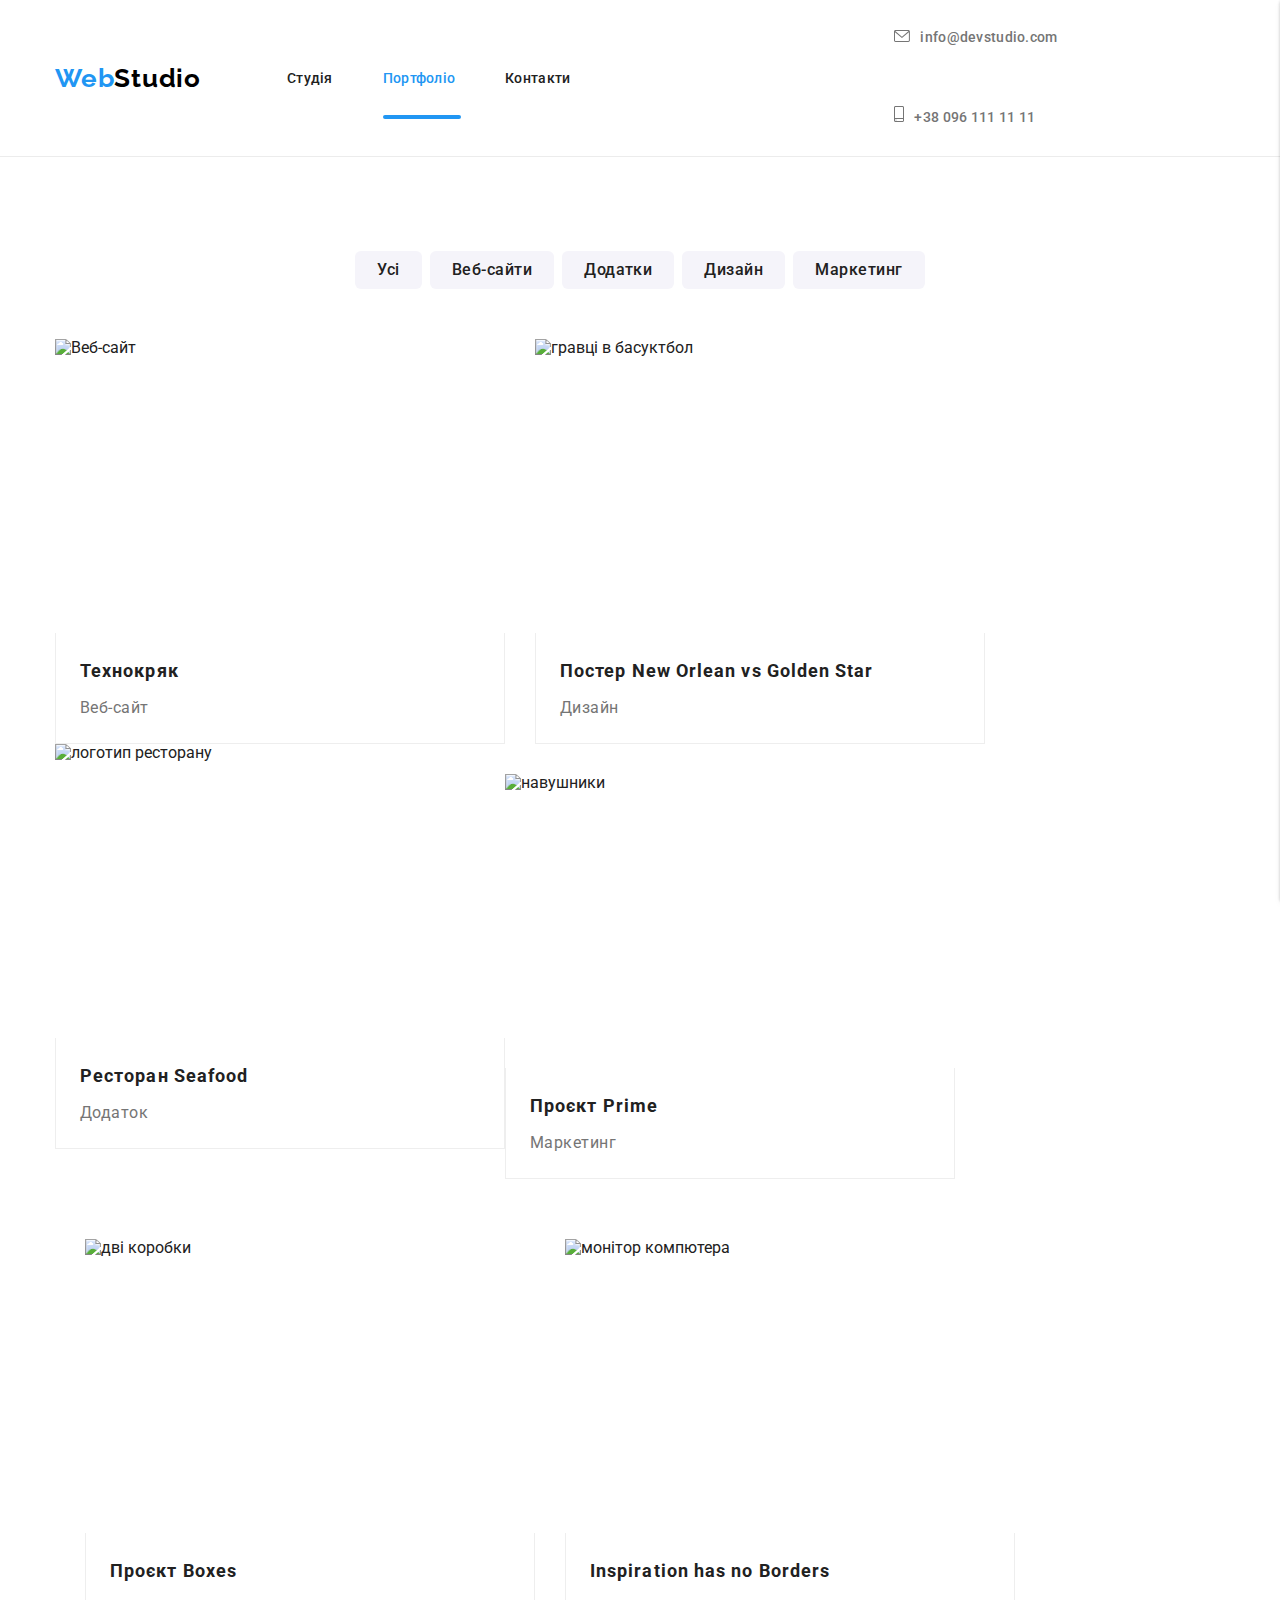
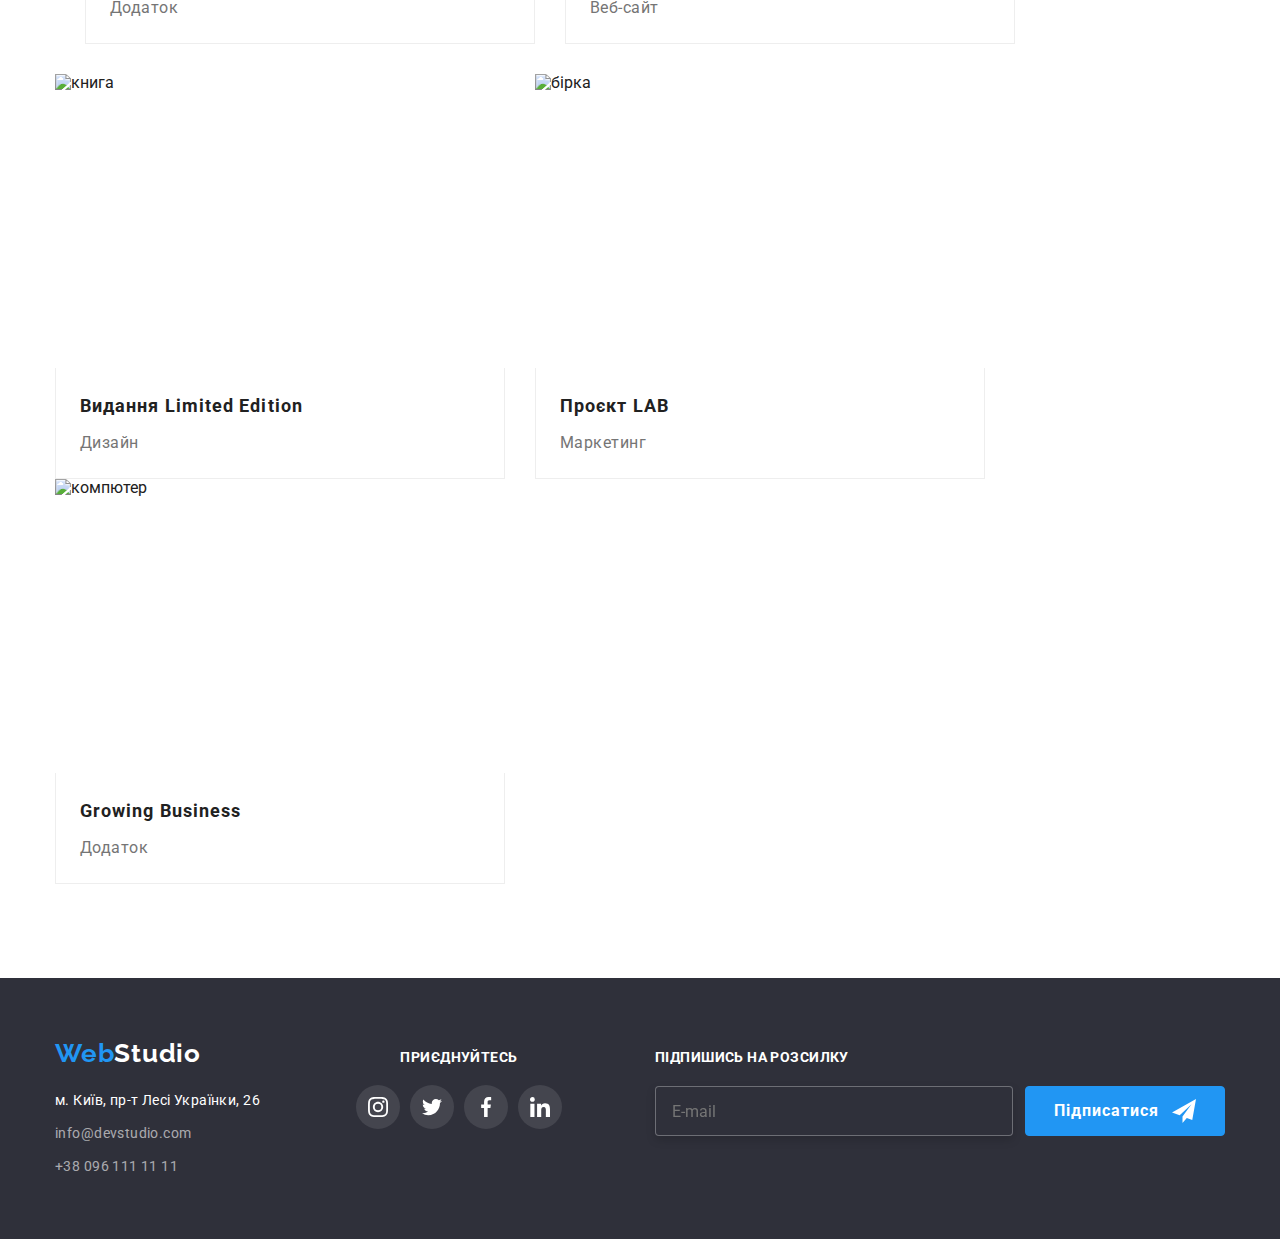
==== commit e798a024: "31.12.22-2" ====
--- a/portfolio.html
+++ b/portfolio.html
@@ -118,7 +118,7 @@
                                         ./images/portfolio/img1mob-900.jpg 900w,
                                         ./images/portfolio/img1tab-708.jpg 708w,
                                         ./images/portfolio/img1des-540.jpg 740w,"
-                                        sizes="(min-width: 1200px) 370px, (min-width: 768px) 354w, (min-width: 480px) 450px" 
+                                        sizes="(min-width: 1200px) 370px, (min-width: 768px) 354px, (min-width: 480px) 450px" 
                                         src="./images/portfolio/img1mob-450.jpg" 
                                         alt="Веб-сайт" 
                                         width="450"
@@ -145,7 +145,7 @@
                                         ./images/portfolio/img2mob-900.jpg 900w,
                                         ./images/portfolio/img2tab-708.jpg 708w,
                                         ./images/portfolio/img2des-540.jpg 740w,"
-                                        sizes="(min-width: 1200px) 370px, (min-width: 768px) 354w, (min-width: 480px) 450px"
+                                        sizes="(min-width: 1200px) 370px, (min-width: 768px) 354px, (min-width: 480px) 450px"
                                         src="./images/portfolio/img2mob-450.jpg" 
                                         alt="гравці в басуктбол" 
                                         width="450"
@@ -172,7 +172,7 @@
                                         ./images/portfolio/img3mob-900.jpg 900w,
                                         ./images/portfolio/img3tab-708.jpg 708w,
                                         ./images/portfolio/img3des-540.jpg 740w,"
-                                        sizes="(min-width: 1200px) 370px, (min-width: 768px) 354w, (min-width: 480px) 450px"
+                                        sizes="(min-width: 1200px) 370px, (min-width: 768px) 354px, (min-width: 480px) 450px"
                                         src="./images/portfolio/img3mob-450.jpg"  
                                         alt="логотип ресторану" 
                                         width="450"
@@ -199,7 +199,7 @@
                                         ./images/portfolio/img4mob-900.jpg 900w,
                                         ./images/portfolio/img4tab-708.jpg 708w,
                                         ./images/portfolio/img4des-540.jpg 740w,"
-                                        sizes="(min-width: 1200px) 370px, (min-width: 768px) 354w, (min-width: 480px) 450px"
+                                        sizes="(min-width: 1200px) 370px, (min-width: 768px) 354px, (min-width: 480px) 450px"
                                         src="./images/portfolio/img4mob-450.jpg"   
                                         alt="навушники" 
                                         width="450"
@@ -226,7 +226,7 @@
                                         ./images/portfolio/img5mob-900.jpg 900w,
                                         ./images/portfolio/img5tab-708.jpg 708w,
                                         ./images/portfolio/img5des-540.jpg 740w,"
-                                        sizes="(min-width: 1200px) 370px, (min-width: 768px) 354w, (min-width: 480px) 450px"
+                                        sizes="(min-width: 1200px) 370px, (min-width: 768px) 354px, (min-width: 480px) 450px"
                                         src="./images/portfolio/img5mob-450.jpg" 
                                         alt="дві коробки" 
                                         width="450"
@@ -253,7 +253,7 @@
                                         ./images/portfolio/img6mob-900.jpg 900w,
                                         ./images/portfolio/img6tab-708.jpg 708w,
                                         ./images/portfolio/img6des-540.jpg 740w,"
-                                        sizes="(min-width: 1200px) 370px, (min-width: 768px) 354w, (min-width: 480px) 450px"
+                                        sizes="(min-width: 1200px) 370px, (min-width: 768px) 354px, (min-width: 480px) 450px"
                                         src="./images/portfolio/img6mob-450.jpg" 
                                         alt="монітор компютера" 
                                         width="450"
@@ -280,7 +280,7 @@
                                         ./images/portfolio/img7mob-900.jpg 900w,
                                         ./images/portfolio/img7tab-708.jpg 708w,
                                         ./images/portfolio/img7des-540.jpg 740w,"
-                                        sizes="(min-width: 1200px) 370px, (min-width: 768px) 354w, (min-width: 480px) 450px"
+                                        sizes="(min-width: 1200px) 370px, (min-width: 768px) 354px, (min-width: 480px) 450px"
                                         src="./images/portfolio/img7mob-450.jpg" 
                                         alt="книга" 
                                         width="450"
@@ -307,7 +307,7 @@
                                         ./images/portfolio/img8mob-900.jpg 900w,
                                         ./images/portfolio/img8tab-708.jpg 708w,
                                         ./images/portfolio/img8des-540.jpg 740w,"
-                                        sizes="(min-width: 1200px) 370px, (min-width: 768px) 354w, (min-width: 480px) 450px"
+                                        sizes="(min-width: 1200px) 370px, (min-width: 768px) 354px, (min-width: 480px) 450px"
                                         src="./images/portfolio/img8mob-450.jpg" 
                                         alt="бірка" 
                                         width="450"
@@ -334,7 +334,7 @@
                                         ./images/portfolio/img9mob-900.jpg 900w,
                                         ./images/portfolio/img9tab-708.jpg 708w,
                                         ./images/portfolio/img9des-540.jpg 740w,"
-                                        sizes="(min-width: 1200px) 370px, (min-width: 768px) 354w, (min-width: 480px) 450px"
+                                        sizes="(min-width: 1200px) 370px, (min-width: 768px) 354px, (min-width: 480px) 450px"
                                         src="./images/portfolio/img9mob-450.jpg"  
                                         alt="компютер" 
                                         width="450"
--- a/css/main.min.css
+++ b/css/main.min.css
@@ -1 +1 @@
-:root{--logo-web: #2196F3;--header-logo-studio:hsl(0, 0%, 0%);--footer-logo-studio:#FFFFFF;--text-color:#212121;--text-color-2: #757575;--header-color: #ECECEC;--banner-background-color: #C4C4C4;--accent-color: #2196F3;--banner-text: #FFFFFF;--social-link-color: #F5F4FA;--social-link-color-2: rgba(255, 255, 255, 0.1);--button-hover: #188CE8;--footer-contacts-link:rgba(255, 255, 255, 0.6);--footer-addres:#FFFFFF;--team-background-color: #F5F4FA;--background-color:#FFFFFF;--footer-background-color: #2F303A;--social-icon:#AFB1B8;--social-icon-footer:#FFFFFF;--portfolio-button: #F5F4FA}img{display:block;max-width:100%;height:auto}body{font-family:"Roboto",sans-serif;color:var(--text-color);background-color:var(--background-color)}h1,h2,h3,h4,h5,h6,ul,li,p{margin-top:0px;margin-bottom:0px}.container{max-width:480px;margin-left:auto;margin-right:auto;padding-left:15px;padding-right:15px}@media screen and (min-width: 768px){.container{max-width:768px}}@media screen and (min-width: 1200px){.container{max-width:1200px}}.list{list-style:none;padding-left:0px}.link{list-style:none;text-decoration:none;font-style:normal;padding-left:0px}.hiden-title{position:absolute;white-space:nowrap;width:1px;height:1px;overflow:hidden;border:0;padding:0;clip:rect(0 0 0 0);-webkit-clip-path:inset(50%);clip-path:inset(50%);margin:-1px}.banner__button{font-family:inherit;font-weight:700;font-size:16px;line-height:1.88;text-align:center;letter-spacing:.06em;color:var(--banner-text);background-color:var(--accent-color);border:1px solid var(--accent-color);border-radius:4px;padding:10px 32px;cursor:pointer;display:-webkit-box;display:-ms-flexbox;display:flex;-webkit-box-align:center;-ms-flex-align:center;align-items:center;margin-top:30px;margin-left:auto;margin-right:auto;-webkit-transition:background-color 250ms cubic-bezier(0.4, 0, 0.2, 1),-webkit-box-shadow 250ms cubic-bezier(0.4, 0, 0.2, 1);transition:background-color 250ms cubic-bezier(0.4, 0, 0.2, 1),-webkit-box-shadow 250ms cubic-bezier(0.4, 0, 0.2, 1);transition:background-color 250ms cubic-bezier(0.4, 0, 0.2, 1),box-shadow 250ms cubic-bezier(0.4, 0, 0.2, 1);transition:background-color 250ms cubic-bezier(0.4, 0, 0.2, 1),box-shadow 250ms cubic-bezier(0.4, 0, 0.2, 1),-webkit-box-shadow 250ms cubic-bezier(0.4, 0, 0.2, 1)}.banner__button:hover,.banner__button:focus{background-color:var(--button-hover);-webkit-box-shadow:0px 4px 4px rgba(0,0,0,.15);box-shadow:0px 4px 4px rgba(0,0,0,.15)}.footer__button{width:200px;height:50px;border:1px solid var(--accent-color);background:var(--accent-color);border-radius:4px;margin-right:auto;margin-left:auto;display:-webkit-box;display:-ms-flexbox;display:flex;-webkit-box-align:center;-ms-flex-align:center;align-items:center;padding:10px 28px;-webkit-transition:background-color 250ms cubic-bezier(0.4, 0, 0.2, 1),-webkit-box-shadow 250ms cubic-bezier(0.4, 0, 0.2, 1);transition:background-color 250ms cubic-bezier(0.4, 0, 0.2, 1),-webkit-box-shadow 250ms cubic-bezier(0.4, 0, 0.2, 1);transition:background-color 250ms cubic-bezier(0.4, 0, 0.2, 1),box-shadow 250ms cubic-bezier(0.4, 0, 0.2, 1);transition:background-color 250ms cubic-bezier(0.4, 0, 0.2, 1),box-shadow 250ms cubic-bezier(0.4, 0, 0.2, 1),-webkit-box-shadow 250ms cubic-bezier(0.4, 0, 0.2, 1);position:relative;cursor:pointer;font-family:inherit;font-weight:700;font-size:16px;line-height:1.88;letter-spacing:.06em;color:var(--footer-addres)}.footer__button:hover,.footer__button:focus{-webkit-box-shadow:0px 4px 4px rgba(0,0,0,.15);box-shadow:0px 4px 4px rgba(0,0,0,.15);background-color:var(--button-hover)}@media screen and (min-width: 1200px){.footer__button{margin-left:0px}}.portfolio__button{font-family:inherit;font-weight:500;font-size:16px;line-height:1.62;text-align:center;letter-spacing:.03em;color:var(--text-color);background-color:var(--portfolio-button);cursor:pointer;padding:6px 22px 6px 22px;border-radius:6px;border:none;-webkit-transition:background-color 250ms cubic-bezier(0.4, 0, 0.2, 1),color 250ms cubic-bezier(0.4, 0, 0.2, 1),-webkit-box-shadow 250ms cubic-bezier(0.4, 0, 0.2, 1);transition:background-color 250ms cubic-bezier(0.4, 0, 0.2, 1),color 250ms cubic-bezier(0.4, 0, 0.2, 1),-webkit-box-shadow 250ms cubic-bezier(0.4, 0, 0.2, 1);transition:background-color 250ms cubic-bezier(0.4, 0, 0.2, 1),color 250ms cubic-bezier(0.4, 0, 0.2, 1),box-shadow 250ms cubic-bezier(0.4, 0, 0.2, 1);transition:background-color 250ms cubic-bezier(0.4, 0, 0.2, 1),color 250ms cubic-bezier(0.4, 0, 0.2, 1),box-shadow 250ms cubic-bezier(0.4, 0, 0.2, 1),-webkit-box-shadow 250ms cubic-bezier(0.4, 0, 0.2, 1)}.portfolio__button:hover,.portfolio__button:focus{background-color:var(--accent-color);color:var(--banner-text);-webkit-box-shadow:0px 1px 1px rgba(0,0,0,.12),0px 4px 4px rgba(0,0,0,.06),1px 4px 6px rgba(0,0,0,.16);box-shadow:0px 1px 1px rgba(0,0,0,.12),0px 4px 4px rgba(0,0,0,.06),1px 4px 6px rgba(0,0,0,.16)}.modal__close{position:absolute;cursor:pointer;top:8px;right:8px;width:30px;height:30px;border-radius:50%;background:rgba(0,0,0,0);border:1px solid rgba(0,0,0,.1);color:#000;display:-webkit-box;display:-ms-flexbox;display:flex;-webkit-box-pack:center;-ms-flex-pack:center;justify-content:center;-webkit-box-align:center;-ms-flex-align:center;align-items:center;-webkit-transition:color 250ms cubic-bezier(0.4, 0, 0.2, 1);transition:color 250ms cubic-bezier(0.4, 0, 0.2, 1)}.modal__close:hover,.modal__close:focus{color:var(--accent-color)}.close-icon{fill:currentColor}.modal__button{font-family:inherit;font-weight:700;font-size:16px;line-height:1.88;text-align:center;letter-spacing:.06em;color:var(--banner-text);background-color:var(--accent-color);border:1px solid var(--accent-color);border-radius:4px;padding:10px 52px;cursor:pointer;display:block;margin-left:auto;margin-right:auto;-webkit-transition:background-color 250ms cubic-bezier(0.4, 0, 0.2, 1),-webkit-box-shadow 250ms cubic-bezier(0.4, 0, 0.2, 1);transition:background-color 250ms cubic-bezier(0.4, 0, 0.2, 1),-webkit-box-shadow 250ms cubic-bezier(0.4, 0, 0.2, 1);transition:background-color 250ms cubic-bezier(0.4, 0, 0.2, 1),box-shadow 250ms cubic-bezier(0.4, 0, 0.2, 1);transition:background-color 250ms cubic-bezier(0.4, 0, 0.2, 1),box-shadow 250ms cubic-bezier(0.4, 0, 0.2, 1),-webkit-box-shadow 250ms cubic-bezier(0.4, 0, 0.2, 1)}.modal__button:hover,.modal__button:focus{background-color:var(--button-hover);-webkit-box-shadow:0px 4px 4px rgba(0,0,0,.15);box-shadow:0px 4px 4px rgba(0,0,0,.15)}.mobile__button{display:-webkit-inline-box;display:-ms-inline-flexbox;display:inline-flex;border:none;background-color:rgba(0,0,0,0);margin-left:276px;padding-top:10px;padding-bottom:10px}@media screen and (min-width: 768px){.mobile__button{display:none}}@media screen and (min-width: 1200px){.mobile__button{display:none}}.mobile__close{display:-webkit-box;display:-ms-flexbox;display:flex;-webkit-box-pack:center;-ms-flex-pack:center;justify-content:center;-webkit-box-align:center;-ms-flex-align:center;align-items:center;color:var(--text-color);cursor:pointer;width:40px;height:40px;margin-left:auto;-webkit-transition:color 250ms cubic-bezier(0.4, 0, 0.2, 1);transition:color 250ms cubic-bezier(0.4, 0, 0.2, 1);border:none;background-color:rgba(0,0,0,0)}.mobile__close:hover,.mobile__close:focus{color:var(--accent-color)}.section-title{font-size:28px;line-height:1.17;font-weight:700;text-align:center;letter-spacing:.03em;margin-bottom:30px}@media screen and (min-width: 768px){.section-title{font-size:28px;margin-bottom:30px}}@media screen and (min-width: 1200px){.section-title{font-size:36px;margin-bottom:50px}}.modal-backdrop{position:fixed;width:100%;height:100%;left:0px;top:0px;background:rgba(0,0,0,.2);opacity:1;-webkit-transition:opacity 250ms cubic-bezier(0.4, 0, 0.2, 1);transition:opacity 250ms cubic-bezier(0.4, 0, 0.2, 1)}.is-hidden{visibility:hidden;opacity:0;pointer-events:none}.modal-backdrop.is-hidden .modal{-webkit-transform:rotate(-180deg);transform:rotate(-180deg)}.modal{position:absolute;top:50%;left:50%;-webkit-transform:translate(-50%, -50%);transform:translate(-50%, -50%);padding:40px;background-color:#fff;-webkit-transition:-webkit-transform 250ms cubic-bezier(0.4, 0, 0.2, 1);transition:-webkit-transform 250ms cubic-bezier(0.4, 0, 0.2, 1);transition:transform 250ms cubic-bezier(0.4, 0, 0.2, 1);transition:transform 250ms cubic-bezier(0.4, 0, 0.2, 1), -webkit-transform 250ms cubic-bezier(0.4, 0, 0.2, 1);width:450px}@media screen and (min-width: 768px){.modal{width:450px}}@media screen and (min-width: 1200px){.modal{width:528px}}.modal__name{font-family:inherit;font-weight:700;font-size:20px;line-height:1.15;text-align:center;letter-spacing:.03em;display:-webkit-box;display:-ms-flexbox;display:flex;-webkit-box-pack:center;-ms-flex-pack:center;justify-content:center;margin-bottom:12px}.modal__label{font-family:inherit;font-weight:400;font-size:12px;line-height:1.17;letter-spacing:.01em;color:var(--text-color-2)}.modal__line{margin-bottom:10px}.modal__input{border:1px solid rgba(33,33,33,.2);border-radius:4px;width:100%;height:40px;display:block;padding:11px;padding-left:40px;outline:none;-webkit-transition:border 250ms cubic-bezier(0.4, 0, 0.2, 1);transition:border 250ms cubic-bezier(0.4, 0, 0.2, 1)}.modal__input:hover,.modal__input:focus{border-radius:4px;border:1px solid var(--accent-color)}.modal__input::-webkit-input-placeholder{font-family:inherit;font-weight:400;font-size:12px;line-height:1.17;letter-spacing:.01em;color:rgba(117,117,117,.5)}.modal__input::-moz-placeholder{font-family:inherit;font-weight:400;font-size:12px;line-height:1.17;letter-spacing:.01em;color:rgba(117,117,117,.5)}.modal__input:-ms-input-placeholder{font-family:inherit;font-weight:400;font-size:12px;line-height:1.17;letter-spacing:.01em;color:rgba(117,117,117,.5)}.modal__input::-ms-input-placeholder{font-family:inherit;font-weight:400;font-size:12px;line-height:1.17;letter-spacing:.01em;color:rgba(117,117,117,.5)}.modal__input::placeholder{font-family:inherit;font-weight:400;font-size:12px;line-height:1.17;letter-spacing:.01em;color:rgba(117,117,117,.5)}.modal__coment{height:120px;padding:12px 16px;resize:none}.modal__input:hover+.modal__icon,.modal__input:focus+.modal__icon{fill:var(--accent-color)}.modal__wrapper{position:relative;margin-top:4px;-webkit-transition:border 250ms cubic-bezier(0.4, 0, 0.2, 1),fill 250ms cubic-bezier(0.4, 0, 0.2, 1);transition:border 250ms cubic-bezier(0.4, 0, 0.2, 1),fill 250ms cubic-bezier(0.4, 0, 0.2, 1)}.modal__textarea{margin-bottom:20px;margin-top:4px}.modal__icon{position:absolute;left:15px;top:50%;-webkit-transform:translateY(-50%);transform:translateY(-50%);fill:#212121;-webkit-transition:fill 250ms cubic-bezier(0.4, 0, 0.2, 1);transition:fill 250ms cubic-bezier(0.4, 0, 0.2, 1)}.modal__checkbox,.modal__link{font-size:12px;font-family:inherit;font-weight:400;line-height:1.71;letter-spacing:.03em}@media screen and (min-width: 768px){.modal__checkbox,.modal__link{font-size:12px}}@media screen and (min-width: 1200px){.modal__checkbox,.modal__link{font-size:14px}}.modal__checkbox{color:var(--text-color-2);display:-webkit-box;display:-ms-flexbox;display:flex;-webkit-box-align:center;-ms-flex-align:center;align-items:center;-webkit-box-pack:center;-ms-flex-pack:center;justify-content:center}.modal__link{-webkit-text-decoration-line:underline;text-decoration-line:underline;color:var(--accent-color);margin-left:10px}.modal__agreement{margin-bottom:30px}.modal__checkbox .modal__mark{width:16px;height:15px;border:2px solid #212121;border-radius:2px;margin-right:7px;display:-webkit-box;display:-ms-flexbox;display:flex;-webkit-box-align:center;-ms-flex-align:center;align-items:center;-webkit-box-pack:center;-ms-flex-pack:center;justify-content:center;cursor:pointer}.modal__checkbox .checkbox-icon{fill:rgba(0,0,0,0)}.modal__agreement input:checked+.modal__checkbox .modal__mark{border:none;background-color:var(--accent-color)}.modal__agreement input:checked+.modal__checkbox .checkbox-icon{fill:var(--banner-text)}.logo{font-size:24px;line-height:1.17;font-family:"Raleway",sans-serif;font-weight:700;letter-spacing:.03em;text-decoration:none}@media screen and (min-width: 768px){.logo{font-size:24px;line-height:1.17}}@media screen and (min-width: 1200px){.logo{font-size:26px;line-height:1.19}}.logo__top{max-width:134px;padding-top:16px;padding-bottom:16px}@media screen and (min-width: 768px){.logo__top{max-width:134px;padding-top:0px;padding-bottom:0px;margin-right:87px}}@media screen and (min-width: 1200px){.logo__top{max-width:145px;padding-top:0px;padding-bottom:0px}}.logo_bottom{max-width:154px;margin-left:auto;margin-right:auto}@media screen and (min-width: 768px){.logo_bottom{max-width:154px;margin-left:0px;margin-right:0px}}@media screen and (min-width: 1200px){.logo_bottom{max-width:145px}}.logo__web{color:var(--logo-web)}.logo__header{color:var(--header-logo-studio);margin-right:93px}.logo__footer{color:var(--footer-logo-studio)}.header{border-bottom:1px solid var(--header-color)}.header__container{display:-webkit-box;display:-ms-flexbox;display:flex;-webkit-box-align:center;-ms-flex-align:center;align-items:center}.header__nav{display:-webkit-box;display:-ms-flexbox;display:flex;-webkit-box-align:center;-ms-flex-align:center;align-items:center}.header__hiden{display:none}@media screen and (min-width: 768px){.header__hiden{display:-webkit-box;display:-ms-flexbox;display:flex;-webkit-box-align:center;-ms-flex-align:center;align-items:center}}@media screen and (min-width: 1200px){.header__hiden{display:-webkit-box;display:-ms-flexbox;display:flex;-webkit-box-align:center;-ms-flex-align:center;align-items:center}}.link.current{color:var(--accent-color)}.studio-nav::after{content:" ";display:block;position:absolute;width:48px;height:4px;margin-top:27px;border-radius:2px;background-color:var(--accent-color)}@media screen and (min-width: 1200px){.studio-nav::after{margin-top:29.5px}}.portfolio-nav::after{content:" ";display:block;position:absolute;width:78px;height:4px;margin-top:28px;border-radius:2px;background-color:var(--accent-color)}.header__list{display:-webkit-box;display:-ms-flexbox;display:flex;-webkit-box-align:center;-ms-flex-align:center;align-items:center;margin:0px 0px;margin-left:auto}@media screen and (min-width: 768px){.header__list-info{display:-webkit-box;display:-ms-flexbox;display:flex;-ms-flex-wrap:wrap;flex-wrap:wrap;margin-left:96px}}@media screen and (min-width: 1200px){.header__list-info{margin-left:324px}}.header__item:not(:first-child){margin-left:50px}.header__contacts:not(:first-child){margin-left:50px}@media screen and (min-width: 768px){.header__contacts:not(:first-child){margin-left:0px}}.header__link{font-weight:500;font-size:14px;line-height:1.14;letter-spacing:.02em;color:var(--text-color);-webkit-transition:color 250ms cubic-bezier(0.4, 0, 0.2, 1);transition:color 250ms cubic-bezier(0.4, 0, 0.2, 1)}.header__link:hover,.header__link:focus{color:var(--accent-color)}@media screen and (min-width: 768px){.header__link{padding-top:0px;padding-bottom:0px}}@media screen and (min-width: 1200px){.header__link{padding-top:32px;padding-bottom:32px}}.link-mail{color:var(--text-color-2)}@media screen and (min-width: 768px){.link-mail{padding-top:17.5px;margin-bottom:10px;font-size:12px}}@media screen and (min-width: 1200px){.link-mail{padding-top:29px;margin-bottom:0px;margin-right:30px;font-size:14px}}.link-tel{color:var(--text-color-2)}@media screen and (min-width: 768px){.link-tel{padding-bottom:17.5px;font-size:12px}}@media screen and (min-width: 1200px){.link-tel{padding-bottom:29px;font-size:14px}}.header__mail{width:16px;height:12px;margin-right:10px;fill:currentColor}.header__tel{width:10px;height:16px;margin-right:10px;fill:currentColor}.header__contacts{display:-webkit-box;display:-ms-flexbox;display:flex;-webkit-box-align:center;-ms-flex-align:center;align-items:center;text-align:center;white-space:nowrap}.mobile-container{position:fixed;top:0;left:0;width:100%;height:100%;-webkit-transform:translateX(100%);transform:translateX(100%);overflow-y:auto;z-index:1;background-color:var(--background-color);-webkit-box-shadow:0px 4px 8px rgba(0,0,0,.04),0px 2px 4px rgba(0,0,0,.08),0px 1px 3px rgba(0,0,0,.16);box-shadow:0px 4px 8px rgba(0,0,0,.04),0px 2px 4px rgba(0,0,0,.08),0px 1px 3px rgba(0,0,0,.16);-webkit-transition:-webkit-transform 250ms cubic-bezier(0.4, 0, 0.2, 1);transition:-webkit-transform 250ms cubic-bezier(0.4, 0, 0.2, 1);transition:transform 250ms cubic-bezier(0.4, 0, 0.2, 1);transition:transform 250ms cubic-bezier(0.4, 0, 0.2, 1), -webkit-transform 250ms cubic-bezier(0.4, 0, 0.2, 1)}.mobile-container.is-open{-webkit-transform:translateX(0);transform:translateX(0)}.mobile__modal{display:-webkit-box;display:-ms-flexbox;display:flex;-webkit-box-orient:vertical;-webkit-box-direction:normal;-ms-flex-direction:column;flex-direction:column;padding-right:15px;padding-left:40px;padding-bottom:48px;max-width:480px;margin:0 auto}.mobile__nav{margin-bottom:302px}.mobile-nav__link{display:-webkit-box;display:-ms-flexbox;display:flex;-webkit-box-orient:vertical;-webkit-box-direction:normal;-ms-flex-direction:column;flex-direction:column;gap:32px}.mobile-nav__item{font-weight:500;font-size:40px;line-height:1.175;letter-spacing:.02em}.nav__link{color:var(--text-color);-webkit-transition:color 250ms cubic-bezier(0.4, 0, 0.2, 1);transition:color 250ms cubic-bezier(0.4, 0, 0.2, 1)}.nav__link:hover,.nav__link:focus{color:var(--accent-color)}.mobile-address__list{display:-webkit-box;display:-ms-flexbox;display:flex;-ms-flex-wrap:wrap;flex-wrap:wrap;font-weight:500;letter-spacing:.02em;width:100%;gap:32px}.mobile-address__link--tel{font-size:34px;line-height:1.1764705882;color:var(--accent-color)}.mobile-address__link--mail{font-size:24px;line-height:1.1666666667;color:var(--text-color-2)}.mobile-socials__list{display:-webkit-box;display:-ms-flexbox;display:flex;-ms-flex-wrap:wrap;flex-wrap:wrap;gap:20px;margin-top:64px}.mobile-socials__item{position:relative}.mobile-socials__item:not(:last-child)::after{content:"";position:absolute;width:22px;height:1px;border-radius:2px;left:100%;bottom:50%;-webkit-transform:translate(-50% -50%);transform:translate(-50% -50%);background-color:rgba(33,33,33,.2);-webkit-transform:rotate(90deg);transform:rotate(90deg)}.mobile-socials__link{font-weight:500;line-height:1.3333333333;letter-spacing:.02em;color:var(--accent-color)}@media screen and (max-width: 479px){.mobile-socials__link{font-size:3.75vw}}@media screen and (min-width: 480px){.mobile-socials__link{font-size:18px}}.banner{padding-top:118px;padding-bottom:118px;max-width:1600px;margin-left:auto;margin-right:auto;background-color:var(--banner-background-color);background-size:cover;background-repeat:no-repeat;background-image:-webkit-gradient(linear, left top, left bottom, from(rgba(47, 48, 58, 0.4)), to(rgba(47, 48, 58, 0.4))),url(../images/banner/img-tel1x.jpg);background-image:linear-gradient(rgba(47, 48, 58, 0.4), rgba(47, 48, 58, 0.4)),url(../images/banner/img-tel1x.jpg)}@media screen and (min-device-pixel-ratio: 2),(-webkit-min-device-pixel-ratio: 2),(min-resolution: 192dpi),(min-resolution: 2dppx){.banner{background-image:-webkit-gradient(linear, left top, left bottom, from(rgba(47, 48, 58, 0.4)), to(rgba(47, 48, 58, 0.4))),url(../images/banner/img-tel2x.jpg);background-image:linear-gradient(rgba(47, 48, 58, 0.4), rgba(47, 48, 58, 0.4)),url(../images/banner/img-tel2x.jpg)}}@media screen and (min-width: 768px){.banner{padding-top:118px;padding-bottom:118px;background-image:-webkit-gradient(linear, left top, left bottom, from(rgba(47, 48, 58, 0.4)), to(rgba(47, 48, 58, 0.4))),url(../images/banner/img-tab1x.jpg);background-image:linear-gradient(rgba(47, 48, 58, 0.4), rgba(47, 48, 58, 0.4)),url(../images/banner/img-tab1x.jpg)}}@media screen and (min-width: 768px)and (min-device-pixel-ratio: 2),screen and (min-width: 768px)and (-webkit-min-device-pixel-ratio: 2),screen and (min-width: 768px)and (min-resolution: 192dpi),screen and (min-width: 768px)and (min-resolution: 2dppx){.banner{background-image:-webkit-gradient(linear, left top, left bottom, from(rgba(47, 48, 58, 0.4)), to(rgba(47, 48, 58, 0.4))),url(../images/banner/img-tab2x.jpg);background-image:linear-gradient(rgba(47, 48, 58, 0.4), rgba(47, 48, 58, 0.4)),url(../images/banner/img-tab2x.jpg)}}@media screen and (min-width: 1200px){.banner{padding-top:200px;padding-bottom:200px;background-image:-webkit-gradient(linear, left top, left bottom, from(rgba(47, 48, 58, 0.4)), to(rgba(47, 48, 58, 0.4))),url(../images/banner/img-des1x.jpg);background-image:linear-gradient(rgba(47, 48, 58, 0.4), rgba(47, 48, 58, 0.4)),url(../images/banner/img-des1x.jpg)}}@media screen and (min-width: 1200px)and (min-device-pixel-ratio: 2),screen and (min-width: 1200px)and (-webkit-min-device-pixel-ratio: 2),screen and (min-width: 1200px)and (min-resolution: 192dpi),screen and (min-width: 1200px)and (min-resolution: 2dppx){.banner{background-image:-webkit-gradient(linear, left top, left bottom, from(rgba(47, 48, 58, 0.4)), to(rgba(47, 48, 58, 0.4))),url(../images/banner/img-des2x.jpg);background-image:linear-gradient(rgba(47, 48, 58, 0.4), rgba(47, 48, 58, 0.4)),url(../images/banner/img-des2x.jpg)}}.banner__title{font-size:26px;line-height:1.62;font-weight:900;color:var(--banner-text);text-transform:uppercase;max-width:360px;text-align:center;margin-left:auto;margin-right:auto}@media screen and (min-width: 768px){.banner__title{font-size:26px;line-height:1.62;max-width:360px}}@media screen and (min-width: 1200px){.banner__title{font-size:44px;line-height:1.36;max-width:696px}}.features{padding-top:60px;padding-bottom:60px}@media screen and (min-width: 768px){.features{padding-top:60px;padding-bottom:60px}}@media screen and (min-width: 1200px){.features{padding-top:94px;padding-bottom:94px}}.features__list{display:block}@media screen and (min-width: 768px){.features__list{display:-webkit-box;display:-ms-flexbox;display:flex;-ms-flex-wrap:wrap;flex-wrap:wrap}}@media screen and (min-width: 1200px){.features__list{display:-webkit-box;display:-ms-flexbox;display:flex;-webkit-box-align:start;-ms-flex-align:start;align-items:flex-start}}.features__item{margin-bottom:30px;max-width:450px;-webkit-box-align:center;-ms-flex-align:center;align-items:center;justify-items:center}.features__item:nth-child(4){margin-bottom:0px}@media screen and (min-width: 768px){.features__item{margin-left:30px;margin-bottom:30px;max-width:354px}.features__item:nth-child(1){margin-left:0px}.features__item:nth-child(3){margin-left:0px}.features__item:nth-child(3){margin-bottom:0px}.features__item:nth-child(4){margin-bottom:0px}}@media screen and (min-width: 1200px){.features__item{max-width:270px}.features__item:nth-child(1){margin-left:0px}.features__item:nth-child(3){margin-left:30px}.features__item:nth-child(1){margin-bottom:0px}.features__item:nth-child(2){margin-bottom:0px}}.features__icon{height:120px;display:-webkit-box;display:-ms-flexbox;display:flex;-webkit-box-pack:center;-ms-flex-pack:center;justify-content:center;-webkit-box-align:center;-ms-flex-align:center;align-items:center;background-color:var(--team-background-color);margin-bottom:30px}.features__name{font-weight:700;font-size:14px;line-height:1.1428571429;letter-spacing:.03em;text-transform:uppercase;margin-bottom:10px;text-align:center}@media screen and (min-width: 768px){.features__name{text-align:start}}@media screen and (min-width: 1200px){.features__name{text-align:start}}.features__descr{font-size:14px;line-height:1.71;letter-spacing:.03em;color:var(--text-color-2)}.projects{display:none;padding-bottom:0px}@media screen and (min-width: 768px){.projects{display:none;padding-bottom:0px}}@media screen and (min-width: 1200px){.projects{display:-webkit-box;display:-ms-flexbox;display:flex;padding-bottom:94px}}.projects__list{display:-webkit-box;display:-ms-flexbox;display:flex}.projects__item{position:relative}.projects__item:first-child{margin-right:30px}.projects__item:last-child{margin-left:30px}.projects__overlay{position:absolute;bottom:0;width:100%;height:70px;display:-webkit-box;display:-ms-flexbox;display:flex;-webkit-box-pack:center;-ms-flex-pack:center;justify-content:center;-webkit-box-align:center;-ms-flex-align:center;align-items:center;background-color:rgba(47,48,58,.8)}.projects__overlay>p{font-weight:700;font-size:14px;line-height:1.14;letter-spacing:.03em;text-transform:uppercase;color:var(--banner-text)}.team{padding-top:60px;padding-bottom:60px;background-color:var(--team-background-color)}@media screen and (min-width: 768px){.team{padding-top:60px;padding-bottom:60px}}@media screen and (min-width: 1200px){.team{padding-top:94px;padding-bottom:94px}}.team__members{display:block}@media screen and (min-width: 768px){.team__members{display:-webkit-box;display:-ms-flexbox;display:flex;-ms-flex-wrap:wrap;flex-wrap:wrap}}@media screen and (min-width: 1200px){.team__members{display:-webkit-box;display:-ms-flexbox;display:flex;-webkit-box-align:start;-ms-flex-align:start;align-items:flex-start}}.team__list{margin-bottom:30px;max-width:450px;background-color:var(--background-color);-webkit-box-shadow:0px 1px 3px rgba(0,0,0,.12),0px 1px 1px rgba(0,0,0,.14),0px 2px 1px rgba(0,0,0,.2);box-shadow:0px 1px 3px rgba(0,0,0,.12),0px 1px 1px rgba(0,0,0,.14),0px 2px 1px rgba(0,0,0,.2);border-radius:0px 0px 4px 4px;border-radius:5px;text-align:center;flood-color:rgba(202,112,112,.547)}.team__list:nth-child(4){margin-bottom:0px}@media screen and (min-width: 768px){.team__list{margin-left:30px;margin-bottom:30px;max-width:354px}.team__list:nth-child(1){margin-left:0px}.team__list:nth-child(3){margin-left:0px}.team__list:nth-child(3){margin-bottom:0px}.team__list:nth-child(4){margin-bottom:0px}}@media screen and (min-width: 1200px){.team__list{margin-left:30px;margin-bottom:0px;max-width:270px}.team__list:first-child{margin-left:0px}.team__list:nth-child(3){margin-left:30px}}.team__photo{border-radius:2px}.team__about{padding-top:30px;padding-bottom:30px}.team__name{color:var(--text-color);font-weight:500;font-size:16px;line-height:1.1875;letter-spacing:.03em}.team__position{color:var(--text-color-2);font-size:16px;line-height:1.1875;letter-spacing:.03em;color:var(--text-color-2);margin-top:10px;margin-bottom:16px}.team__social{display:-webkit-box;display:-ms-flexbox;display:flex;-webkit-box-pack:center;-ms-flex-pack:center;justify-content:center}.team__social .team__icon:not(:last-child){margin-right:10px}.team__social .social-link{width:44px;height:44px;border-radius:50%;display:-webkit-box;display:-ms-flexbox;display:flex;-webkit-box-pack:center;-ms-flex-pack:center;justify-content:center;-webkit-box-align:center;-ms-flex-align:center;align-items:center;color:var(--social-icon);-webkit-transition:color 250ms cubic-bezier(0.4, 0, 0.2, 1),background-color 250ms cubic-bezier(0.4, 0, 0.2, 1);transition:color 250ms cubic-bezier(0.4, 0, 0.2, 1),background-color 250ms cubic-bezier(0.4, 0, 0.2, 1)}.team__social .social-link:hover,.team__social .social-link:focus{background-color:var(--accent-color);border-radius:50%;color:var(--social-link-color)}.team__social .social-icon{fill:currentColor}.client{padding-top:60px;padding-bottom:60px}@media screen and (min-width: 768px){.client{padding-top:60px;padding-bottom:60px}}@media screen and (min-width: 1200px){.client{padding-top:94px;padding-bottom:94px}}.client__list{display:-webkit-box;display:-ms-flexbox;display:flex;-ms-flex-wrap:wrap;flex-wrap:wrap}@media screen and (min-width: 768px){.client__list{-ms-flex-wrap:wrap;flex-wrap:wrap}}@media screen and (min-width: 1200px){.client__list{display:-webkit-box;display:-ms-flexbox;display:flex}}.client__item{width:calc((100% - 30px)/2);margin-right:30px;margin-bottom:30px}.client__item:nth-child(2){margin-right:0px}.client__item:nth-child(4){margin-right:0px}.client__item:nth-child(6){margin-right:0px}.client__item:nth-child(5){margin-bottom:0px}.client__item:nth-child(6){margin-bottom:0px}@media screen and (min-width: 768px){.client__item{width:calc((100% - 60px)/3);margin-right:30px;margin-bottom:30px}.client__item:nth-child(2){margin-right:30px}.client__item:nth-child(4){margin-right:30px}.client__item:nth-child(3){margin-right:0px}.client__item:nth-child(6){margin-right:0px}.client__item:nth-child(4){margin-bottom:0px}.client__item:nth-child(5){margin-bottom:0px}.client__item:nth-child(6){margin-bottom:0px}}@media screen and (min-width: 1200px){.client__item{width:calc((100% - 150px)/6);margin-right:30px}.client__item:nth-child(3){margin-right:30px}.client__item:nth-child(6){margin-right:0px}.client__item:nth-child(1){margin-bottom:0px}.client__item:nth-child(2){margin-bottom:0px}.client__item:nth-child(3){margin-bottom:0px}}.client__link{height:92px;display:-webkit-box;display:-ms-flexbox;display:flex;-webkit-box-pack:center;-ms-flex-pack:center;justify-content:center;-webkit-box-align:center;-ms-flex-align:center;align-items:center;border:1px solid #afb1b8;border-radius:4px;color:var(--social-icon);-webkit-transition:color 250ms cubic-bezier(0.4, 0, 0.2, 1),border 250ms cubic-bezier(0.4, 0, 0.2, 1);transition:color 250ms cubic-bezier(0.4, 0, 0.2, 1),border 250ms cubic-bezier(0.4, 0, 0.2, 1)}.client__link:hover,.client__link:focus{border:1px solid var(--accent-color);color:var(--accent-color)}@media screen and (min-width: 768px){.client__link{width:226px}}@media screen and (min-width: 1200px){.client__link{width:170px}}.client__icon{fill:currentColor}.footer{background-color:var(--footer-background-color);padding-top:60px;padding-bottom:60px}@media screen and (min-width: 768px){.footer__tablet{display:-webkit-box;display:-ms-flexbox;display:flex;-ms-flex-wrap:wrap;flex-wrap:wrap}}@media screen and (min-width: 1200px){.footer .container{display:-webkit-box;display:-ms-flexbox;display:flex;-webkit-box-align:baseline;-ms-flex-align:baseline;align-items:baseline}}.footer__address{display:-webkit-box;display:-ms-flexbox;display:flex;-webkit-box-orient:vertical;-webkit-box-direction:normal;-ms-flex-direction:column;flex-direction:column;-webkit-box-pack:center;-ms-flex-pack:center;justify-content:center;-webkit-box-align:center;-ms-flex-align:center;align-items:center;text-align:center;margin-bottom:60px}@media screen and (min-width: 768px){.footer__address{display:inline-block;-webkit-box-align:baseline;-ms-flex-align:baseline;align-items:baseline;margin-left:60px}}@media screen and (min-width: 1200px){.footer__address{-ms-flex-wrap:nowrap;flex-wrap:nowrap;-webkit-box-pack:justify;-ms-flex-pack:justify;justify-content:space-between;text-align:start;margin-left:0px;margin-right:70px;margin-bottom:0px}}address{margin-top:20px}.footer__item:not(:last-child){margin-bottom:9px}@media screen and (min-width: 1200px){.footer__item{width:231px}}.footer__contacts{font-size:14px;line-height:1.71;letter-spacing:.03em}.footer__addres{color:var(--footer-addres);-webkit-transition:color 250ms cubic-bezier(0.4, 0, 0.2, 1);transition:color 250ms cubic-bezier(0.4, 0, 0.2, 1)}.footer__addres:hover,.footer__addres:focus{color:var(--accent-color)}.footer__mail{color:var(--footer-contacts-link);-webkit-transition:color 250ms cubic-bezier(0.4, 0, 0.2, 1);transition:color 250ms cubic-bezier(0.4, 0, 0.2, 1)}.footer__mail:hover,.footer__mail:focus{color:var(--accent-color)}.footer__tel{color:var(--footer-contacts-link);-webkit-transition:color 250ms cubic-bezier(0.4, 0, 0.2, 1);transition:color 250ms cubic-bezier(0.4, 0, 0.2, 1)}.footer__tel:hover,.footer__tel:focus{color:var(--accent-color)}.footer__social{display:-webkit-box;display:-ms-flexbox;display:flex;-webkit-box-orient:vertical;-webkit-box-direction:normal;-ms-flex-direction:column;flex-direction:column;text-align:center;margin-bottom:60px}@media screen and (min-width: 768px){.footer__social{display:inline-block;margin-left:165px;margin-bottom:0px;position:absolute}}@media screen and (min-width: 1200px){.footer__social{position:unset;display:-webkit-box;display:-ms-flexbox;display:flex;margin-right:93px;margin-left:0px}}.social-title{font-family:inherit;font-weight:700;font-size:14px;line-height:1.1428571429;letter-spacing:.03em;text-transform:uppercase;color:var(--footer-addres);margin-bottom:20px}.footer__media{display:-webkit-box;display:-ms-flexbox;display:flex;-webkit-box-pack:center;-ms-flex-pack:center;justify-content:center;-webkit-box-align:center;-ms-flex-align:center;align-items:center}.footer__element{background:var(--social-link-color-2);border-radius:50%}.footer__element:not(:first-child){margin-left:10px}.footer__link{width:44px;height:44px;fill:var(--social-icon-footer);display:-webkit-box;display:-ms-flexbox;display:flex;-webkit-box-pack:center;-ms-flex-pack:center;justify-content:center;-webkit-box-align:center;-ms-flex-align:center;align-items:center;-webkit-transition:background-color 250ms cubic-bezier(0.4, 0, 0.2, 1);transition:background-color 250ms cubic-bezier(0.4, 0, 0.2, 1);border-radius:50%}.footer__link:hover,.footer__link:focus{background-color:var(--accent-color)}.footer__mailing{display:-webkit-box;display:-ms-flexbox;display:flex;-webkit-box-orient:vertical;-webkit-box-direction:normal;-ms-flex-direction:column;flex-direction:column}@media screen and (min-width: 1200px){.footer__mailing{-webkit-box-align:start;-ms-flex-align:start;align-items:flex-start;margin-right:auto}}.mailing-title{font-family:"Roboto";font-weight:700;font-size:14px;line-height:1.14;letter-spacing:.03em;text-transform:uppercase;color:var(--footer-addres);margin-bottom:20px;text-align:center}.email-input{display:block}@media screen and (min-width: 1200px){.email-input{display:-webkit-box;display:-ms-flexbox;display:flex;width:570px}}.mailing-input{width:358px;height:50px;background-color:var(--footer-background-color);border:1px solid rgba(255,255,255,.3);-webkit-filter:drop-shadow(0px 4px 4px rgba(0, 0, 0, 0.15));filter:drop-shadow(0px 4px 4px rgba(0, 0, 0, 0.15));border-radius:4px;margin-bottom:20px;display:-webkit-box;display:-ms-flexbox;display:flex;-ms-flex-wrap:wrap;flex-wrap:wrap;margin-right:auto;margin-left:auto;padding-top:15px;padding-bottom:15px;padding-left:16px;-webkit-transition:border 250ms cubic-bezier(0.4, 0, 0.2, 1);transition:border 250ms cubic-bezier(0.4, 0, 0.2, 1);outline:none;color:var(--footer-addres)}.mailing-input:focus{border:1px solid var(--accent-color)}@media screen and (min-width: 1200px){.mailing-input{margin-right:12px;margin-left:0px;margin-bottom:0px}}.mailing-icon{width:24px;height:24px;top:50%;-webkit-transform:translateY(-50%);transform:translateY(-50%);right:28px;fill:#fff;position:absolute;margin-left:10px}.portfolio{padding-top:60px;padding-bottom:60px}@media screen and (min-width: 768px){.portfolio{padding-top:60px;padding-bottom:60px}}@media screen and (min-width: 1200px){.portfolio{padding-top:94px;padding-bottom:94px}}.portfolio__list{display:-webkit-box;display:-ms-flexbox;display:flex;-webkit-box-pack:center;-ms-flex-pack:center;justify-content:center;margin-bottom:50px}.portfolio__item:not(:first-child){margin-left:8px}.portfolio__project{display:-webkit-box;display:-ms-flexbox;display:flex;-ms-flex-wrap:wrap;flex-wrap:wrap}.portfolio__link{display:block;text-decoration:none;color:var(--text-color);-webkit-transition:-webkit-box-shadow 250ms cubic-bezier(0.4, 0, 0.2, 1);transition:-webkit-box-shadow 250ms cubic-bezier(0.4, 0, 0.2, 1);transition:box-shadow 250ms cubic-bezier(0.4, 0, 0.2, 1);transition:box-shadow 250ms cubic-bezier(0.4, 0, 0.2, 1), -webkit-box-shadow 250ms cubic-bezier(0.4, 0, 0.2, 1)}.portfolio__link:hover,.portfolio__link:focus{-webkit-box-shadow:0px 1px 1px rgba(0,0,0,.12),0px 4px 4px rgba(0,0,0,.06),1px 4px 6px rgba(0,0,0,.16);box-shadow:0px 1px 1px rgba(0,0,0,.12),0px 4px 4px rgba(0,0,0,.06),1px 4px 6px rgba(0,0,0,.16)}.portfolio__design{list-style:none}.portfolio__design:nth-child(2){margin-right:30px;margin-left:30px}.portfolio__design:nth-child(5){margin-right:30px;margin-left:30px}.portfolio__design:nth-child(8){margin-right:30px;margin-left:30px}.portfolio__design:nth-child(6){margin-top:30px;margin-bottom:30px}.portfolio__design:nth-child(4){margin-top:30px;margin-bottom:30px}.portfolio__design:nth-child(5){margin-top:30px;margin-bottom:30px}.portfolio__title{font-weight:700;font-size:18px;line-height:2;letter-spacing:.06em;margin-bottom:4px}.portfolio__type{color:var(--text-color-2);font-weight:400;font-size:16px;line-height:1.88;letter-spacing:.03em}.portfolio__about{padding-top:20px;padding-bottom:20px;padding-left:24px;padding-right:24px;border-left:1px solid #eee;border-right:1px solid #eee;border-bottom:1px solid #eee}.portfolio__box{position:relative;overflow:hidden}.portfolio__overlay{position:absolute;top:0;width:100%;height:101%;background-color:rgba(33,150,243,.9);-webkit-transition-property:-webkit-transform;transition-property:-webkit-transform;transition-property:transform;transition-property:transform, -webkit-transform;-webkit-transform:translateY(100%);transform:translateY(100%);-webkit-transition:-webkit-transform 250ms cubic-bezier(0.4, 0, 0.2, 1);transition:-webkit-transform 250ms cubic-bezier(0.4, 0, 0.2, 1);transition:transform 250ms cubic-bezier(0.4, 0, 0.2, 1);transition:transform 250ms cubic-bezier(0.4, 0, 0.2, 1), -webkit-transform 250ms cubic-bezier(0.4, 0, 0.2, 1)}.portfolio__overlay>p{font-family:inherit;font-weight:400;font-size:18px;line-height:1.56;letter-spacing:.03em;color:var(--banner-text);padding:63px 24px}.portfolio__link:hover .portfolio__overlay{-webkit-transform:translateY(0);transform:translateY(0)}/*# sourceMappingURL=main.min.css.map */+:root{--logo-web: #2196F3;--header-logo-studio:hsl(0, 0%, 0%);--footer-logo-studio:#FFFFFF;--text-color:#212121;--text-color-2: #757575;--header-color: #ECECEC;--banner-background-color: #C4C4C4;--accent-color: #2196F3;--banner-text: #FFFFFF;--social-link-color: #F5F4FA;--social-link-color-2: rgba(255, 255, 255, 0.1);--button-hover: #188CE8;--footer-contacts-link:rgba(255, 255, 255, 0.6);--footer-addres:#FFFFFF;--team-background-color: #F5F4FA;--background-color:#FFFFFF;--footer-background-color: #2F303A;--social-icon:#AFB1B8;--social-icon-footer:#FFFFFF;--portfolio-button: #F5F4FA}img{display:block;max-width:100%;height:auto}body{font-family:"Roboto",sans-serif;color:var(--text-color);background-color:var(--background-color)}h1,h2,h3,h4,h5,h6,ul,li,p{margin-top:0px;margin-bottom:0px}.container{max-width:480px;margin-left:auto;margin-right:auto;padding-left:15px;padding-right:15px}@media screen and (min-width: 768px){.container{max-width:768px}}@media screen and (min-width: 1200px){.container{max-width:1200px}}.list{list-style:none;padding-left:0px}.link{list-style:none;text-decoration:none;font-style:normal;padding-left:0px}.hiden-title{position:absolute;white-space:nowrap;width:1px;height:1px;overflow:hidden;border:0;padding:0;clip:rect(0 0 0 0);-webkit-clip-path:inset(50%);clip-path:inset(50%);margin:-1px}.banner__button{font-family:inherit;font-weight:700;font-size:16px;line-height:1.88;text-align:center;letter-spacing:.06em;color:var(--banner-text);background-color:var(--accent-color);border:1px solid var(--accent-color);border-radius:4px;padding:10px 32px;cursor:pointer;display:-webkit-box;display:-ms-flexbox;display:flex;-webkit-box-align:center;-ms-flex-align:center;align-items:center;margin-top:30px;margin-left:auto;margin-right:auto;-webkit-transition:background-color 250ms cubic-bezier(0.4, 0, 0.2, 1),-webkit-box-shadow 250ms cubic-bezier(0.4, 0, 0.2, 1);transition:background-color 250ms cubic-bezier(0.4, 0, 0.2, 1),-webkit-box-shadow 250ms cubic-bezier(0.4, 0, 0.2, 1);transition:background-color 250ms cubic-bezier(0.4, 0, 0.2, 1),box-shadow 250ms cubic-bezier(0.4, 0, 0.2, 1);transition:background-color 250ms cubic-bezier(0.4, 0, 0.2, 1),box-shadow 250ms cubic-bezier(0.4, 0, 0.2, 1),-webkit-box-shadow 250ms cubic-bezier(0.4, 0, 0.2, 1)}.banner__button:hover,.banner__button:focus{background-color:var(--button-hover);-webkit-box-shadow:0px 4px 4px rgba(0,0,0,.15);box-shadow:0px 4px 4px rgba(0,0,0,.15)}.footer__button{width:200px;height:50px;border:1px solid var(--accent-color);background:var(--accent-color);border-radius:4px;margin-right:auto;margin-left:auto;display:-webkit-box;display:-ms-flexbox;display:flex;-webkit-box-align:center;-ms-flex-align:center;align-items:center;padding:10px 28px;-webkit-transition:background-color 250ms cubic-bezier(0.4, 0, 0.2, 1),-webkit-box-shadow 250ms cubic-bezier(0.4, 0, 0.2, 1);transition:background-color 250ms cubic-bezier(0.4, 0, 0.2, 1),-webkit-box-shadow 250ms cubic-bezier(0.4, 0, 0.2, 1);transition:background-color 250ms cubic-bezier(0.4, 0, 0.2, 1),box-shadow 250ms cubic-bezier(0.4, 0, 0.2, 1);transition:background-color 250ms cubic-bezier(0.4, 0, 0.2, 1),box-shadow 250ms cubic-bezier(0.4, 0, 0.2, 1),-webkit-box-shadow 250ms cubic-bezier(0.4, 0, 0.2, 1);position:relative;cursor:pointer;font-family:inherit;font-weight:700;font-size:16px;line-height:1.88;letter-spacing:.06em;color:var(--footer-addres)}.footer__button:hover,.footer__button:focus{-webkit-box-shadow:0px 4px 4px rgba(0,0,0,.15);box-shadow:0px 4px 4px rgba(0,0,0,.15);background-color:var(--button-hover)}@media screen and (min-width: 1200px){.footer__button{margin-left:0px}}.portfolio__button{font-family:inherit;font-weight:500;font-size:16px;line-height:1.62;text-align:center;letter-spacing:.03em;color:var(--text-color);background-color:var(--portfolio-button);cursor:pointer;padding:6px 22px 6px 22px;border-radius:6px;border:none;-webkit-transition:background-color 250ms cubic-bezier(0.4, 0, 0.2, 1),color 250ms cubic-bezier(0.4, 0, 0.2, 1),-webkit-box-shadow 250ms cubic-bezier(0.4, 0, 0.2, 1);transition:background-color 250ms cubic-bezier(0.4, 0, 0.2, 1),color 250ms cubic-bezier(0.4, 0, 0.2, 1),-webkit-box-shadow 250ms cubic-bezier(0.4, 0, 0.2, 1);transition:background-color 250ms cubic-bezier(0.4, 0, 0.2, 1),color 250ms cubic-bezier(0.4, 0, 0.2, 1),box-shadow 250ms cubic-bezier(0.4, 0, 0.2, 1);transition:background-color 250ms cubic-bezier(0.4, 0, 0.2, 1),color 250ms cubic-bezier(0.4, 0, 0.2, 1),box-shadow 250ms cubic-bezier(0.4, 0, 0.2, 1),-webkit-box-shadow 250ms cubic-bezier(0.4, 0, 0.2, 1)}.portfolio__button:hover,.portfolio__button:focus{background-color:var(--accent-color);color:var(--banner-text);-webkit-box-shadow:0px 1px 1px rgba(0,0,0,.12),0px 4px 4px rgba(0,0,0,.06),1px 4px 6px rgba(0,0,0,.16);box-shadow:0px 1px 1px rgba(0,0,0,.12),0px 4px 4px rgba(0,0,0,.06),1px 4px 6px rgba(0,0,0,.16)}.modal__close{position:absolute;cursor:pointer;top:8px;right:8px;width:30px;height:30px;border-radius:50%;background:rgba(0,0,0,0);border:1px solid rgba(0,0,0,.1);color:#000;display:-webkit-box;display:-ms-flexbox;display:flex;-webkit-box-pack:center;-ms-flex-pack:center;justify-content:center;-webkit-box-align:center;-ms-flex-align:center;align-items:center;-webkit-transition:color 250ms cubic-bezier(0.4, 0, 0.2, 1);transition:color 250ms cubic-bezier(0.4, 0, 0.2, 1)}.modal__close:hover,.modal__close:focus{color:var(--accent-color)}.close-icon{fill:currentColor}.modal__button{font-family:inherit;font-weight:700;font-size:16px;line-height:1.88;text-align:center;letter-spacing:.06em;color:var(--banner-text);background-color:var(--accent-color);border:1px solid var(--accent-color);border-radius:4px;padding:10px 52px;cursor:pointer;display:block;margin-left:auto;margin-right:auto;-webkit-transition:background-color 250ms cubic-bezier(0.4, 0, 0.2, 1),-webkit-box-shadow 250ms cubic-bezier(0.4, 0, 0.2, 1);transition:background-color 250ms cubic-bezier(0.4, 0, 0.2, 1),-webkit-box-shadow 250ms cubic-bezier(0.4, 0, 0.2, 1);transition:background-color 250ms cubic-bezier(0.4, 0, 0.2, 1),box-shadow 250ms cubic-bezier(0.4, 0, 0.2, 1);transition:background-color 250ms cubic-bezier(0.4, 0, 0.2, 1),box-shadow 250ms cubic-bezier(0.4, 0, 0.2, 1),-webkit-box-shadow 250ms cubic-bezier(0.4, 0, 0.2, 1)}.modal__button:hover,.modal__button:focus{background-color:var(--button-hover);-webkit-box-shadow:0px 4px 4px rgba(0,0,0,.15);box-shadow:0px 4px 4px rgba(0,0,0,.15)}.mobile__button{display:-webkit-inline-box;display:-ms-inline-flexbox;display:inline-flex;border:none;background-color:rgba(0,0,0,0);margin-left:276px;padding-top:10px;padding-bottom:10px}@media screen and (min-width: 768px){.mobile__button{display:none}}@media screen and (min-width: 1200px){.mobile__button{display:none}}.mobile__close{display:-webkit-box;display:-ms-flexbox;display:flex;-webkit-box-pack:center;-ms-flex-pack:center;justify-content:center;-webkit-box-align:center;-ms-flex-align:center;align-items:center;color:var(--text-color);cursor:pointer;width:40px;height:40px;margin-left:auto;-webkit-transition:color 250ms cubic-bezier(0.4, 0, 0.2, 1);transition:color 250ms cubic-bezier(0.4, 0, 0.2, 1);border:none;background-color:rgba(0,0,0,0)}.mobile__close:hover,.mobile__close:focus{color:var(--accent-color)}.section-title{font-size:28px;line-height:1.17;font-weight:700;text-align:center;letter-spacing:.03em;margin-bottom:30px}@media screen and (min-width: 768px){.section-title{font-size:28px;margin-bottom:30px}}@media screen and (min-width: 1200px){.section-title{font-size:36px;margin-bottom:50px}}.modal-backdrop{position:fixed;width:100%;height:100%;left:0px;top:0px;background:rgba(0,0,0,.2);opacity:1;-webkit-transition:opacity 250ms cubic-bezier(0.4, 0, 0.2, 1);transition:opacity 250ms cubic-bezier(0.4, 0, 0.2, 1)}.is-hidden{visibility:hidden;opacity:0;pointer-events:none}.modal-backdrop.is-hidden .modal{-webkit-transform:rotate(-180deg);transform:rotate(-180deg)}.modal{position:absolute;top:50%;left:50%;-webkit-transform:translate(-50%, -50%);transform:translate(-50%, -50%);padding:40px;background-color:#fff;-webkit-transition:-webkit-transform 250ms cubic-bezier(0.4, 0, 0.2, 1);transition:-webkit-transform 250ms cubic-bezier(0.4, 0, 0.2, 1);transition:transform 250ms cubic-bezier(0.4, 0, 0.2, 1);transition:transform 250ms cubic-bezier(0.4, 0, 0.2, 1), -webkit-transform 250ms cubic-bezier(0.4, 0, 0.2, 1);width:450px}@media screen and (min-width: 768px){.modal{width:450px}}@media screen and (min-width: 1200px){.modal{width:528px}}.modal__name{font-family:inherit;font-weight:700;font-size:20px;line-height:1.15;text-align:center;letter-spacing:.03em;display:-webkit-box;display:-ms-flexbox;display:flex;-webkit-box-pack:center;-ms-flex-pack:center;justify-content:center;margin-bottom:12px}.modal__label{font-family:inherit;font-weight:400;font-size:12px;line-height:1.17;letter-spacing:.01em;color:var(--text-color-2)}.modal__line{margin-bottom:10px}.modal__input{border:1px solid rgba(33,33,33,.2);border-radius:4px;width:100%;height:40px;display:block;padding:11px;padding-left:40px;outline:none;-webkit-transition:border 250ms cubic-bezier(0.4, 0, 0.2, 1);transition:border 250ms cubic-bezier(0.4, 0, 0.2, 1)}.modal__input:hover,.modal__input:focus{border-radius:4px;border:1px solid var(--accent-color)}.modal__input::-webkit-input-placeholder{font-family:inherit;font-weight:400;font-size:12px;line-height:1.17;letter-spacing:.01em;color:rgba(117,117,117,.5)}.modal__input::-moz-placeholder{font-family:inherit;font-weight:400;font-size:12px;line-height:1.17;letter-spacing:.01em;color:rgba(117,117,117,.5)}.modal__input:-ms-input-placeholder{font-family:inherit;font-weight:400;font-size:12px;line-height:1.17;letter-spacing:.01em;color:rgba(117,117,117,.5)}.modal__input::-ms-input-placeholder{font-family:inherit;font-weight:400;font-size:12px;line-height:1.17;letter-spacing:.01em;color:rgba(117,117,117,.5)}.modal__input::placeholder{font-family:inherit;font-weight:400;font-size:12px;line-height:1.17;letter-spacing:.01em;color:rgba(117,117,117,.5)}.modal__coment{height:120px;padding:12px 16px;resize:none}.modal__input:hover+.modal__icon,.modal__input:focus+.modal__icon{fill:var(--accent-color)}.modal__wrapper{position:relative;margin-top:4px;-webkit-transition:border 250ms cubic-bezier(0.4, 0, 0.2, 1),fill 250ms cubic-bezier(0.4, 0, 0.2, 1);transition:border 250ms cubic-bezier(0.4, 0, 0.2, 1),fill 250ms cubic-bezier(0.4, 0, 0.2, 1)}.modal__textarea{margin-bottom:20px;margin-top:4px}.modal__icon{position:absolute;left:15px;top:50%;-webkit-transform:translateY(-50%);transform:translateY(-50%);fill:#212121;-webkit-transition:fill 250ms cubic-bezier(0.4, 0, 0.2, 1);transition:fill 250ms cubic-bezier(0.4, 0, 0.2, 1)}.modal__checkbox,.modal__link{font-size:12px;font-family:inherit;font-weight:400;line-height:1.71;letter-spacing:.03em}@media screen and (min-width: 768px){.modal__checkbox,.modal__link{font-size:12px}}@media screen and (min-width: 1200px){.modal__checkbox,.modal__link{font-size:14px}}.modal__checkbox{color:var(--text-color-2);display:-webkit-box;display:-ms-flexbox;display:flex;-webkit-box-align:center;-ms-flex-align:center;align-items:center;-webkit-box-pack:center;-ms-flex-pack:center;justify-content:center}.modal__link{-webkit-text-decoration-line:underline;text-decoration-line:underline;color:var(--accent-color);margin-left:10px}.modal__agreement{margin-bottom:30px}.modal__checkbox .modal__mark{width:16px;height:15px;border:2px solid #212121;border-radius:2px;margin-right:7px;display:-webkit-box;display:-ms-flexbox;display:flex;-webkit-box-align:center;-ms-flex-align:center;align-items:center;-webkit-box-pack:center;-ms-flex-pack:center;justify-content:center;cursor:pointer}.modal__checkbox .checkbox-icon{fill:rgba(0,0,0,0)}.modal__agreement input:checked+.modal__checkbox .modal__mark{border:none;background-color:var(--accent-color)}.modal__agreement input:checked+.modal__checkbox .checkbox-icon{fill:var(--banner-text)}.logo{font-size:24px;line-height:1.17;font-family:"Raleway",sans-serif;font-weight:700;letter-spacing:.03em;text-decoration:none}@media screen and (min-width: 768px){.logo{font-size:24px;line-height:1.17}}@media screen and (min-width: 1200px){.logo{font-size:26px;line-height:1.19}}.logo__top{max-width:134px;padding-top:16px;padding-bottom:16px}@media screen and (min-width: 768px){.logo__top{max-width:134px;padding-top:0px;padding-bottom:0px;margin-right:87px}}@media screen and (min-width: 1200px){.logo__top{max-width:145px;padding-top:0px;padding-bottom:0px}}.logo_bottom{max-width:154px;margin-left:auto;margin-right:auto}@media screen and (min-width: 768px){.logo_bottom{max-width:154px;margin-left:0px;margin-right:0px}}@media screen and (min-width: 1200px){.logo_bottom{max-width:145px}}.logo__web{color:var(--logo-web)}.logo__header{color:var(--header-logo-studio);margin-right:93px}.logo__footer{color:var(--footer-logo-studio)}.header{border-bottom:1px solid var(--header-color)}.header__container{display:-webkit-box;display:-ms-flexbox;display:flex;-webkit-box-align:center;-ms-flex-align:center;align-items:center}.header__nav{display:-webkit-box;display:-ms-flexbox;display:flex;-webkit-box-align:center;-ms-flex-align:center;align-items:center}.header__hiden{display:none}@media screen and (min-width: 768px){.header__hiden{display:-webkit-box;display:-ms-flexbox;display:flex;-webkit-box-align:center;-ms-flex-align:center;align-items:center}}@media screen and (min-width: 1200px){.header__hiden{display:-webkit-box;display:-ms-flexbox;display:flex;-webkit-box-align:center;-ms-flex-align:center;align-items:center}}.link.current{color:var(--accent-color)}.studio-nav::after{content:" ";display:block;position:absolute;width:48px;height:4px;margin-top:28px;border-radius:2px;background-color:var(--accent-color)}.portfolio-nav::after{content:" ";display:block;position:absolute;width:78px;height:4px;margin-top:28px;border-radius:2px;background-color:var(--accent-color)}.header__list{display:-webkit-box;display:-ms-flexbox;display:flex;-webkit-box-align:center;-ms-flex-align:center;align-items:center;margin:0px 0px;margin-left:auto}@media screen and (min-width: 768px){.header__list-info{display:-webkit-box;display:-ms-flexbox;display:flex;-ms-flex-wrap:wrap;flex-wrap:wrap;margin-left:96px}}@media screen and (min-width: 1200px){.header__list-info{margin-left:324px}}.header__item:not(:first-child){margin-left:50px}.header__contacts:not(:first-child){margin-left:50px}@media screen and (min-width: 768px){.header__contacts:not(:first-child){margin-left:0px}}.header__link{font-weight:500;font-size:14px;line-height:1.14;letter-spacing:.02em;color:var(--text-color);-webkit-transition:color 250ms cubic-bezier(0.4, 0, 0.2, 1);transition:color 250ms cubic-bezier(0.4, 0, 0.2, 1)}.header__link:hover,.header__link:focus{color:var(--accent-color)}@media screen and (min-width: 768px){.header__link{padding-top:0px;padding-bottom:0px}}@media screen and (min-width: 1200px){.header__link{padding-top:32px;padding-bottom:32px}}.link-mail{color:var(--text-color-2)}@media screen and (min-width: 768px){.link-mail{padding-top:17.35px;padding-bottom:0px;margin-bottom:10px;font-size:12px}}@media screen and (min-width: 1200px){.link-mail{padding-top:30.05px;padding-bottom:30.05px;margin-bottom:0px;margin-right:30px;font-size:14px}}.link-tel{color:var(--text-color-2)}@media screen and (min-width: 768px){.link-tel{padding-bottom:17.35px;padding-top:0px;font-size:12px}}@media screen and (min-width: 1200px){.link-tel{padding-bottom:30.05px;padding-top:30.05px;font-size:14px}}.header__mail{width:16px;height:12px;margin-right:10px;fill:currentColor}.header__tel{width:10px;height:16px;margin-right:10px;fill:currentColor}.header__contacts{display:-webkit-box;display:-ms-flexbox;display:flex;-webkit-box-align:center;-ms-flex-align:center;align-items:center;text-align:center;white-space:nowrap}.mobile-container{position:fixed;top:0;left:0;width:100%;height:100%;-webkit-transform:translateX(100%);transform:translateX(100%);overflow-y:auto;z-index:1;background-color:var(--background-color);-webkit-box-shadow:0px 4px 8px rgba(0,0,0,.04),0px 2px 4px rgba(0,0,0,.08),0px 1px 3px rgba(0,0,0,.16);box-shadow:0px 4px 8px rgba(0,0,0,.04),0px 2px 4px rgba(0,0,0,.08),0px 1px 3px rgba(0,0,0,.16);-webkit-transition:-webkit-transform 250ms cubic-bezier(0.4, 0, 0.2, 1);transition:-webkit-transform 250ms cubic-bezier(0.4, 0, 0.2, 1);transition:transform 250ms cubic-bezier(0.4, 0, 0.2, 1);transition:transform 250ms cubic-bezier(0.4, 0, 0.2, 1), -webkit-transform 250ms cubic-bezier(0.4, 0, 0.2, 1)}.mobile-container.is-open{-webkit-transform:translateX(0);transform:translateX(0)}.mobile__modal{display:-webkit-box;display:-ms-flexbox;display:flex;-webkit-box-orient:vertical;-webkit-box-direction:normal;-ms-flex-direction:column;flex-direction:column;padding-right:15px;padding-left:40px;padding-bottom:48px;max-width:480px;margin:0 auto}.mobile__nav{margin-bottom:302px}.mobile-nav__link{display:-webkit-box;display:-ms-flexbox;display:flex;-webkit-box-orient:vertical;-webkit-box-direction:normal;-ms-flex-direction:column;flex-direction:column;gap:32px}.mobile-nav__item{font-weight:500;font-size:40px;line-height:1.175;letter-spacing:.02em}.nav__link{color:var(--text-color);-webkit-transition:color 250ms cubic-bezier(0.4, 0, 0.2, 1);transition:color 250ms cubic-bezier(0.4, 0, 0.2, 1)}.nav__link:hover,.nav__link:focus{color:var(--accent-color)}.mobile-address__list{display:-webkit-box;display:-ms-flexbox;display:flex;-ms-flex-wrap:wrap;flex-wrap:wrap;font-weight:500;letter-spacing:.02em;width:100%;gap:32px}.mobile-address__link--tel{font-size:34px;line-height:1.1764705882;color:var(--accent-color)}.mobile-address__link--mail{font-size:24px;line-height:1.1666666667;color:var(--text-color-2)}.mobile-socials__list{display:-webkit-box;display:-ms-flexbox;display:flex;-ms-flex-wrap:wrap;flex-wrap:wrap;gap:20px;margin-top:64px}.mobile-socials__item{position:relative}.mobile-socials__item:not(:last-child)::after{content:"";position:absolute;width:22px;height:1px;border-radius:2px;left:100%;bottom:50%;-webkit-transform:translate(-50% -50%);transform:translate(-50% -50%);background-color:rgba(33,33,33,.2);-webkit-transform:rotate(90deg);transform:rotate(90deg)}.mobile-socials__link{font-weight:500;line-height:1.3333333333;letter-spacing:.02em;color:var(--accent-color)}@media screen and (max-width: 479px){.mobile-socials__link{font-size:3.75vw}}@media screen and (min-width: 480px){.mobile-socials__link{font-size:18px}}.banner{padding-top:118px;padding-bottom:118px;max-width:1600px;margin-left:auto;margin-right:auto;background-color:var(--banner-background-color);background-size:cover;background-repeat:no-repeat;background-image:-webkit-gradient(linear, left top, left bottom, from(rgba(47, 48, 58, 0.4)), to(rgba(47, 48, 58, 0.4))),url(../images/banner/img-tel1x.jpg);background-image:linear-gradient(rgba(47, 48, 58, 0.4), rgba(47, 48, 58, 0.4)),url(../images/banner/img-tel1x.jpg)}@media screen and (min-device-pixel-ratio: 2),(-webkit-min-device-pixel-ratio: 2),(min-resolution: 192dpi),(min-resolution: 2dppx){.banner{background-image:-webkit-gradient(linear, left top, left bottom, from(rgba(47, 48, 58, 0.4)), to(rgba(47, 48, 58, 0.4))),url(../images/banner/img-tel2x.jpg);background-image:linear-gradient(rgba(47, 48, 58, 0.4), rgba(47, 48, 58, 0.4)),url(../images/banner/img-tel2x.jpg)}}@media screen and (min-width: 768px){.banner{padding-top:118px;padding-bottom:118px;background-image:-webkit-gradient(linear, left top, left bottom, from(rgba(47, 48, 58, 0.4)), to(rgba(47, 48, 58, 0.4))),url(../images/banner/img-tab1x.jpg);background-image:linear-gradient(rgba(47, 48, 58, 0.4), rgba(47, 48, 58, 0.4)),url(../images/banner/img-tab1x.jpg)}}@media screen and (min-width: 768px)and (min-device-pixel-ratio: 2),screen and (min-width: 768px)and (-webkit-min-device-pixel-ratio: 2),screen and (min-width: 768px)and (min-resolution: 192dpi),screen and (min-width: 768px)and (min-resolution: 2dppx){.banner{background-image:-webkit-gradient(linear, left top, left bottom, from(rgba(47, 48, 58, 0.4)), to(rgba(47, 48, 58, 0.4))),url(../images/banner/img-tab2x.jpg);background-image:linear-gradient(rgba(47, 48, 58, 0.4), rgba(47, 48, 58, 0.4)),url(../images/banner/img-tab2x.jpg)}}@media screen and (min-width: 1200px){.banner{padding-top:200px;padding-bottom:200px;background-image:-webkit-gradient(linear, left top, left bottom, from(rgba(47, 48, 58, 0.4)), to(rgba(47, 48, 58, 0.4))),url(../images/banner/img-des1x.jpg);background-image:linear-gradient(rgba(47, 48, 58, 0.4), rgba(47, 48, 58, 0.4)),url(../images/banner/img-des1x.jpg)}}@media screen and (min-width: 1200px)and (min-device-pixel-ratio: 2),screen and (min-width: 1200px)and (-webkit-min-device-pixel-ratio: 2),screen and (min-width: 1200px)and (min-resolution: 192dpi),screen and (min-width: 1200px)and (min-resolution: 2dppx){.banner{background-image:-webkit-gradient(linear, left top, left bottom, from(rgba(47, 48, 58, 0.4)), to(rgba(47, 48, 58, 0.4))),url(../images/banner/img-des2x.jpg);background-image:linear-gradient(rgba(47, 48, 58, 0.4), rgba(47, 48, 58, 0.4)),url(../images/banner/img-des2x.jpg)}}.banner__title{font-size:26px;line-height:1.62;font-weight:900;color:var(--banner-text);text-transform:uppercase;max-width:360px;text-align:center;margin-left:auto;margin-right:auto}@media screen and (min-width: 768px){.banner__title{font-size:26px;line-height:1.62;max-width:360px}}@media screen and (min-width: 1200px){.banner__title{font-size:44px;line-height:1.36;max-width:696px}}.features{padding-top:60px;padding-bottom:60px}@media screen and (min-width: 768px){.features{padding-top:60px;padding-bottom:60px}}@media screen and (min-width: 1200px){.features{padding-top:94px;padding-bottom:94px}}.features__list{display:block}@media screen and (min-width: 768px){.features__list{display:-webkit-box;display:-ms-flexbox;display:flex;-ms-flex-wrap:wrap;flex-wrap:wrap}}@media screen and (min-width: 1200px){.features__list{display:-webkit-box;display:-ms-flexbox;display:flex;-webkit-box-align:start;-ms-flex-align:start;align-items:flex-start}}.features__item{margin-bottom:30px;max-width:450px;-webkit-box-align:center;-ms-flex-align:center;align-items:center;justify-items:center}.features__item:nth-child(4){margin-bottom:0px}@media screen and (min-width: 768px){.features__item{margin-left:30px;margin-bottom:30px;max-width:354px}.features__item:nth-child(1){margin-left:0px}.features__item:nth-child(3){margin-left:0px}.features__item:nth-child(3){margin-bottom:0px}.features__item:nth-child(4){margin-bottom:0px}}@media screen and (min-width: 1200px){.features__item{max-width:270px}.features__item:nth-child(1){margin-left:0px}.features__item:nth-child(3){margin-left:30px}.features__item:nth-child(1){margin-bottom:0px}.features__item:nth-child(2){margin-bottom:0px}}.features__icon{height:120px;display:-webkit-box;display:-ms-flexbox;display:flex;-webkit-box-pack:center;-ms-flex-pack:center;justify-content:center;-webkit-box-align:center;-ms-flex-align:center;align-items:center;background-color:var(--team-background-color);margin-bottom:30px}.features__name{font-weight:700;font-size:14px;line-height:1.1428571429;letter-spacing:.03em;text-transform:uppercase;margin-bottom:10px;text-align:center}@media screen and (min-width: 768px){.features__name{text-align:start}}@media screen and (min-width: 1200px){.features__name{text-align:start}}.features__descr{font-size:14px;line-height:1.71;letter-spacing:.03em;color:var(--text-color-2)}.projects{display:none;padding-bottom:0px}@media screen and (min-width: 768px){.projects{display:none;padding-bottom:0px}}@media screen and (min-width: 1200px){.projects{display:-webkit-box;display:-ms-flexbox;display:flex;padding-bottom:94px}}.projects__list{display:-webkit-box;display:-ms-flexbox;display:flex}.projects__item{position:relative}.projects__item:first-child{margin-right:30px}.projects__item:last-child{margin-left:30px}.projects__overlay{position:absolute;bottom:0;width:100%;height:70px;display:-webkit-box;display:-ms-flexbox;display:flex;-webkit-box-pack:center;-ms-flex-pack:center;justify-content:center;-webkit-box-align:center;-ms-flex-align:center;align-items:center;background-color:rgba(47,48,58,.8)}.projects__overlay>p{font-weight:700;font-size:14px;line-height:1.14;letter-spacing:.03em;text-transform:uppercase;color:var(--banner-text)}.team{padding-top:60px;padding-bottom:60px;background-color:var(--team-background-color)}@media screen and (min-width: 768px){.team{padding-top:60px;padding-bottom:60px}}@media screen and (min-width: 1200px){.team{padding-top:94px;padding-bottom:94px}}.team__members{display:block}@media screen and (min-width: 768px){.team__members{display:-webkit-box;display:-ms-flexbox;display:flex;-ms-flex-wrap:wrap;flex-wrap:wrap}}@media screen and (min-width: 1200px){.team__members{display:-webkit-box;display:-ms-flexbox;display:flex;-webkit-box-align:start;-ms-flex-align:start;align-items:flex-start}}.team__list{margin-bottom:30px;max-width:450px;background-color:var(--background-color);-webkit-box-shadow:0px 1px 3px rgba(0,0,0,.12),0px 1px 1px rgba(0,0,0,.14),0px 2px 1px rgba(0,0,0,.2);box-shadow:0px 1px 3px rgba(0,0,0,.12),0px 1px 1px rgba(0,0,0,.14),0px 2px 1px rgba(0,0,0,.2);border-radius:0px 0px 4px 4px;border-radius:5px;text-align:center;flood-color:rgba(202,112,112,.547)}.team__list:nth-child(4){margin-bottom:0px}@media screen and (min-width: 768px){.team__list{margin-left:30px;margin-bottom:30px;max-width:354px}.team__list:nth-child(1){margin-left:0px}.team__list:nth-child(3){margin-left:0px}.team__list:nth-child(3){margin-bottom:0px}.team__list:nth-child(4){margin-bottom:0px}}@media screen and (min-width: 1200px){.team__list{margin-left:30px;margin-bottom:0px;max-width:270px}.team__list:first-child{margin-left:0px}.team__list:nth-child(3){margin-left:30px}}.team__photo{border-radius:2px}.team__about{padding-top:30px;padding-bottom:30px}.team__name{color:var(--text-color);font-weight:500;font-size:16px;line-height:1.1875;letter-spacing:.03em}.team__position{color:var(--text-color-2);font-size:16px;line-height:1.1875;letter-spacing:.03em;color:var(--text-color-2);margin-top:10px;margin-bottom:16px}.team__social{display:-webkit-box;display:-ms-flexbox;display:flex;-webkit-box-pack:center;-ms-flex-pack:center;justify-content:center}.team__social .team__icon:not(:last-child){margin-right:10px}.team__social .social-link{width:44px;height:44px;border-radius:50%;display:-webkit-box;display:-ms-flexbox;display:flex;-webkit-box-pack:center;-ms-flex-pack:center;justify-content:center;-webkit-box-align:center;-ms-flex-align:center;align-items:center;color:var(--social-icon);-webkit-transition:color 250ms cubic-bezier(0.4, 0, 0.2, 1),background-color 250ms cubic-bezier(0.4, 0, 0.2, 1);transition:color 250ms cubic-bezier(0.4, 0, 0.2, 1),background-color 250ms cubic-bezier(0.4, 0, 0.2, 1)}.team__social .social-link:hover,.team__social .social-link:focus{background-color:var(--accent-color);border-radius:50%;color:var(--social-link-color)}.team__social .social-icon{fill:currentColor}.client{padding-top:60px;padding-bottom:60px}@media screen and (min-width: 768px){.client{padding-top:60px;padding-bottom:60px}}@media screen and (min-width: 1200px){.client{padding-top:94px;padding-bottom:94px}}.client__list{display:-webkit-box;display:-ms-flexbox;display:flex;-ms-flex-wrap:wrap;flex-wrap:wrap}@media screen and (min-width: 768px){.client__list{-ms-flex-wrap:wrap;flex-wrap:wrap}}@media screen and (min-width: 1200px){.client__list{display:-webkit-box;display:-ms-flexbox;display:flex}}.client__item{width:calc((100% - 30px)/2);margin-right:30px;margin-bottom:30px}.client__item:nth-child(2){margin-right:0px}.client__item:nth-child(4){margin-right:0px}.client__item:nth-child(6){margin-right:0px}.client__item:nth-child(5){margin-bottom:0px}.client__item:nth-child(6){margin-bottom:0px}@media screen and (min-width: 768px){.client__item{width:calc((100% - 60px)/3);margin-right:30px;margin-bottom:30px}.client__item:nth-child(2){margin-right:30px}.client__item:nth-child(4){margin-right:30px}.client__item:nth-child(3){margin-right:0px}.client__item:nth-child(6){margin-right:0px}.client__item:nth-child(4){margin-bottom:0px}.client__item:nth-child(5){margin-bottom:0px}.client__item:nth-child(6){margin-bottom:0px}}@media screen and (min-width: 1200px){.client__item{width:calc((100% - 150px)/6);margin-right:30px}.client__item:nth-child(3){margin-right:30px}.client__item:nth-child(6){margin-right:0px}.client__item:nth-child(1){margin-bottom:0px}.client__item:nth-child(2){margin-bottom:0px}.client__item:nth-child(3){margin-bottom:0px}}.client__link{height:92px;display:-webkit-box;display:-ms-flexbox;display:flex;-webkit-box-pack:center;-ms-flex-pack:center;justify-content:center;-webkit-box-align:center;-ms-flex-align:center;align-items:center;border:1px solid #afb1b8;border-radius:4px;color:var(--social-icon);-webkit-transition:color 250ms cubic-bezier(0.4, 0, 0.2, 1),border 250ms cubic-bezier(0.4, 0, 0.2, 1);transition:color 250ms cubic-bezier(0.4, 0, 0.2, 1),border 250ms cubic-bezier(0.4, 0, 0.2, 1)}.client__link:hover,.client__link:focus{border:1px solid var(--accent-color);color:var(--accent-color)}@media screen and (min-width: 768px){.client__link{width:226px}}@media screen and (min-width: 1200px){.client__link{width:170px}}.client__icon{fill:currentColor}.footer{background-color:var(--footer-background-color);padding-top:60px;padding-bottom:60px}@media screen and (min-width: 768px){.footer__tablet{display:-webkit-box;display:-ms-flexbox;display:flex;-ms-flex-wrap:wrap;flex-wrap:wrap}}@media screen and (min-width: 1200px){.footer .container{display:-webkit-box;display:-ms-flexbox;display:flex;-webkit-box-align:baseline;-ms-flex-align:baseline;align-items:baseline}}.footer__address{display:-webkit-box;display:-ms-flexbox;display:flex;-webkit-box-orient:vertical;-webkit-box-direction:normal;-ms-flex-direction:column;flex-direction:column;-webkit-box-pack:center;-ms-flex-pack:center;justify-content:center;-webkit-box-align:center;-ms-flex-align:center;align-items:center;text-align:center;margin-bottom:60px}@media screen and (min-width: 768px){.footer__address{display:inline-block;-webkit-box-align:baseline;-ms-flex-align:baseline;align-items:baseline;margin-left:60px}}@media screen and (min-width: 1200px){.footer__address{-ms-flex-wrap:nowrap;flex-wrap:nowrap;-webkit-box-pack:justify;-ms-flex-pack:justify;justify-content:space-between;text-align:start;margin-left:0px;margin-right:70px;margin-bottom:0px}}address{margin-top:20px}.footer__item:not(:last-child){margin-bottom:9px}@media screen and (min-width: 1200px){.footer__item{width:231px}}.footer__contacts{font-size:14px;line-height:1.71;letter-spacing:.03em}.footer__addres{color:var(--footer-addres);-webkit-transition:color 250ms cubic-bezier(0.4, 0, 0.2, 1);transition:color 250ms cubic-bezier(0.4, 0, 0.2, 1)}.footer__addres:hover,.footer__addres:focus{color:var(--accent-color)}.footer__mail{color:var(--footer-contacts-link);-webkit-transition:color 250ms cubic-bezier(0.4, 0, 0.2, 1);transition:color 250ms cubic-bezier(0.4, 0, 0.2, 1)}.footer__mail:hover,.footer__mail:focus{color:var(--accent-color)}.footer__tel{color:var(--footer-contacts-link);-webkit-transition:color 250ms cubic-bezier(0.4, 0, 0.2, 1);transition:color 250ms cubic-bezier(0.4, 0, 0.2, 1)}.footer__tel:hover,.footer__tel:focus{color:var(--accent-color)}.footer__social{display:-webkit-box;display:-ms-flexbox;display:flex;-webkit-box-orient:vertical;-webkit-box-direction:normal;-ms-flex-direction:column;flex-direction:column;text-align:center;margin-bottom:60px}@media screen and (min-width: 768px){.footer__social{display:inline-block;margin-left:165px;margin-bottom:0px;position:absolute}}@media screen and (min-width: 1200px){.footer__social{position:unset;display:-webkit-box;display:-ms-flexbox;display:flex;margin-right:93px;margin-left:0px}}.social-title{font-family:inherit;font-weight:700;font-size:14px;line-height:1.1428571429;letter-spacing:.03em;text-transform:uppercase;color:var(--footer-addres);margin-bottom:20px}.footer__media{display:-webkit-box;display:-ms-flexbox;display:flex;-webkit-box-pack:center;-ms-flex-pack:center;justify-content:center;-webkit-box-align:center;-ms-flex-align:center;align-items:center}.footer__element{background:var(--social-link-color-2);border-radius:50%}.footer__element:not(:first-child){margin-left:10px}.footer__link{width:44px;height:44px;fill:var(--social-icon-footer);display:-webkit-box;display:-ms-flexbox;display:flex;-webkit-box-pack:center;-ms-flex-pack:center;justify-content:center;-webkit-box-align:center;-ms-flex-align:center;align-items:center;-webkit-transition:background-color 250ms cubic-bezier(0.4, 0, 0.2, 1);transition:background-color 250ms cubic-bezier(0.4, 0, 0.2, 1);border-radius:50%}.footer__link:hover,.footer__link:focus{background-color:var(--accent-color)}.footer__mailing{display:-webkit-box;display:-ms-flexbox;display:flex;-webkit-box-orient:vertical;-webkit-box-direction:normal;-ms-flex-direction:column;flex-direction:column}@media screen and (min-width: 1200px){.footer__mailing{-webkit-box-align:start;-ms-flex-align:start;align-items:flex-start;margin-right:auto}}.mailing-title{font-family:"Roboto";font-weight:700;font-size:14px;line-height:1.14;letter-spacing:.03em;text-transform:uppercase;color:var(--footer-addres);margin-bottom:20px;text-align:center}.email-input{display:block}@media screen and (min-width: 1200px){.email-input{display:-webkit-box;display:-ms-flexbox;display:flex;width:570px}}.mailing-input{width:358px;height:50px;background-color:var(--footer-background-color);border:1px solid rgba(255,255,255,.3);-webkit-filter:drop-shadow(0px 4px 4px rgba(0, 0, 0, 0.15));filter:drop-shadow(0px 4px 4px rgba(0, 0, 0, 0.15));border-radius:4px;margin-bottom:20px;display:-webkit-box;display:-ms-flexbox;display:flex;-ms-flex-wrap:wrap;flex-wrap:wrap;margin-right:auto;margin-left:auto;padding-top:15px;padding-bottom:15px;padding-left:16px;-webkit-transition:border 250ms cubic-bezier(0.4, 0, 0.2, 1);transition:border 250ms cubic-bezier(0.4, 0, 0.2, 1);outline:none;color:var(--footer-addres)}.mailing-input:focus{border:1px solid var(--accent-color)}@media screen and (min-width: 1200px){.mailing-input{margin-right:12px;margin-left:0px;margin-bottom:0px}}.mailing-icon{width:24px;height:24px;top:50%;-webkit-transform:translateY(-50%);transform:translateY(-50%);right:28px;fill:#fff;position:absolute;margin-left:10px}.portfolio{padding-top:60px;padding-bottom:60px}@media screen and (min-width: 768px){.portfolio{padding-top:60px;padding-bottom:60px}}@media screen and (min-width: 1200px){.portfolio{padding-top:94px;padding-bottom:94px}}.portfolio__list{display:-webkit-box;display:-ms-flexbox;display:flex;-webkit-box-pack:center;-ms-flex-pack:center;justify-content:center;margin-bottom:40px}@media screen and (min-width: 768px){.portfolio__list{display:-webkit-box;display:-ms-flexbox;display:flex;-webkit-box-pack:center;-ms-flex-pack:center;justify-content:center;margin-bottom:30px}}@media screen and (min-width: 1200px){.portfolio__list{display:-webkit-box;display:-ms-flexbox;display:flex;-webkit-box-pack:center;-ms-flex-pack:center;justify-content:center;margin-bottom:50px}}.portfolio__item:not(:first-child){margin-left:8px}.portfolio__project{display:-webkit-box;display:-ms-flexbox;display:flex;-ms-flex-wrap:wrap;flex-wrap:wrap}.portfolio__link{display:block;text-decoration:none;color:var(--text-color);-webkit-transition:-webkit-box-shadow 250ms cubic-bezier(0.4, 0, 0.2, 1);transition:-webkit-box-shadow 250ms cubic-bezier(0.4, 0, 0.2, 1);transition:box-shadow 250ms cubic-bezier(0.4, 0, 0.2, 1);transition:box-shadow 250ms cubic-bezier(0.4, 0, 0.2, 1), -webkit-box-shadow 250ms cubic-bezier(0.4, 0, 0.2, 1)}.portfolio__link:hover,.portfolio__link:focus{-webkit-box-shadow:0px 1px 1px rgba(0,0,0,.12),0px 4px 4px rgba(0,0,0,.06),1px 4px 6px rgba(0,0,0,.16);box-shadow:0px 1px 1px rgba(0,0,0,.12),0px 4px 4px rgba(0,0,0,.06),1px 4px 6px rgba(0,0,0,.16)}.portfolio__design{list-style:none}.portfolio__design:nth-child(2){margin-right:30px;margin-left:30px}.portfolio__design:nth-child(5){margin-right:30px;margin-left:30px}.portfolio__design:nth-child(8){margin-right:30px;margin-left:30px}.portfolio__design:nth-child(6){margin-top:30px;margin-bottom:30px}.portfolio__design:nth-child(4){margin-top:30px;margin-bottom:30px}.portfolio__design:nth-child(5){margin-top:30px;margin-bottom:30px}.portfolio__title{font-weight:700;font-size:18px;line-height:2;letter-spacing:.06em;margin-bottom:4px}.portfolio__type{color:var(--text-color-2);font-weight:400;font-size:16px;line-height:1.88;letter-spacing:.03em}.portfolio__about{padding-top:20px;padding-bottom:20px;padding-left:24px;padding-right:24px;border-left:1px solid #eee;border-right:1px solid #eee;border-bottom:1px solid #eee}.portfolio__box{position:relative;overflow:hidden}.portfolio__overlay{position:absolute;top:0;width:100%;height:101%;background-color:rgba(33,150,243,.9);-webkit-transition-property:-webkit-transform;transition-property:-webkit-transform;transition-property:transform;transition-property:transform, -webkit-transform;-webkit-transform:translateY(100%);transform:translateY(100%);-webkit-transition:-webkit-transform 250ms cubic-bezier(0.4, 0, 0.2, 1);transition:-webkit-transform 250ms cubic-bezier(0.4, 0, 0.2, 1);transition:transform 250ms cubic-bezier(0.4, 0, 0.2, 1);transition:transform 250ms cubic-bezier(0.4, 0, 0.2, 1), -webkit-transform 250ms cubic-bezier(0.4, 0, 0.2, 1)}.portfolio__overlay>p{font-family:inherit;font-weight:400;font-size:18px;line-height:1.56;letter-spacing:.03em;color:var(--banner-text);padding:63px 24px}.portfolio__link:hover .portfolio__overlay{-webkit-transform:translateY(0);transform:translateY(0)}/*# sourceMappingURL=main.min.css.map */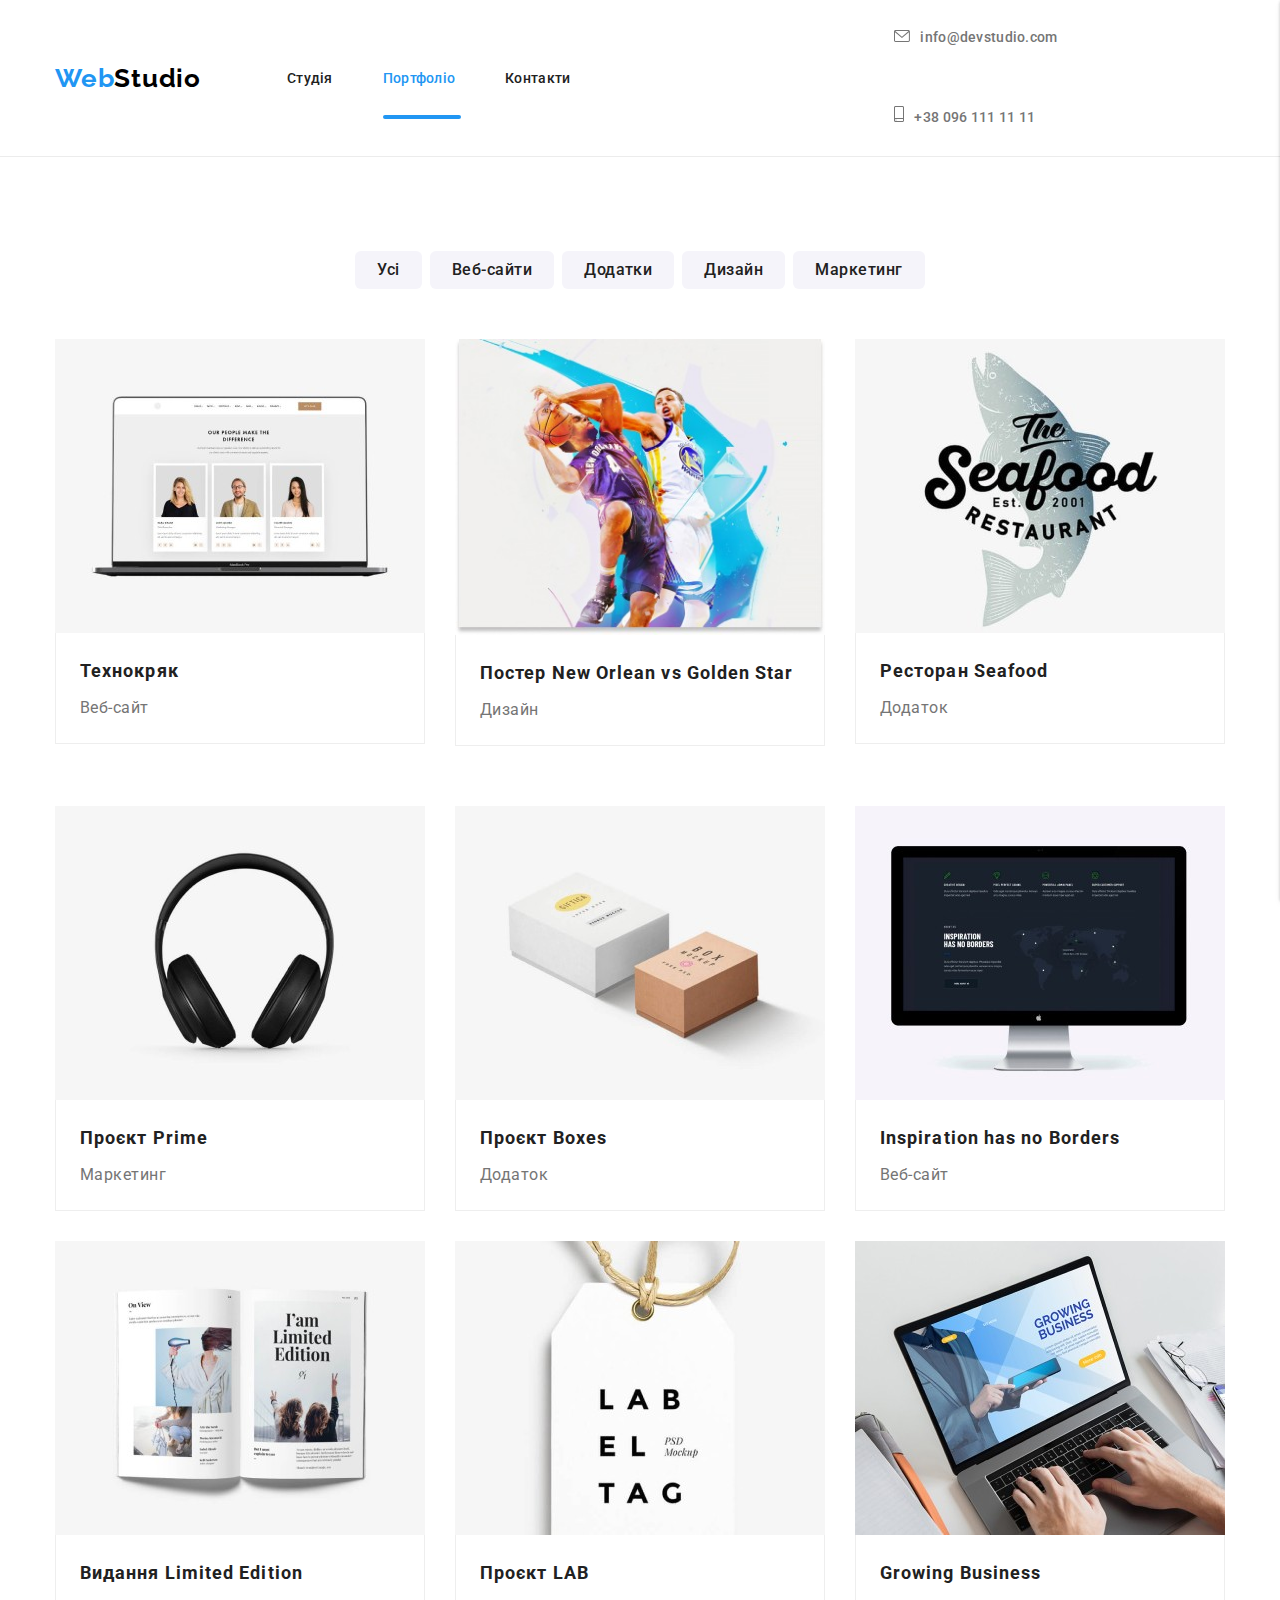
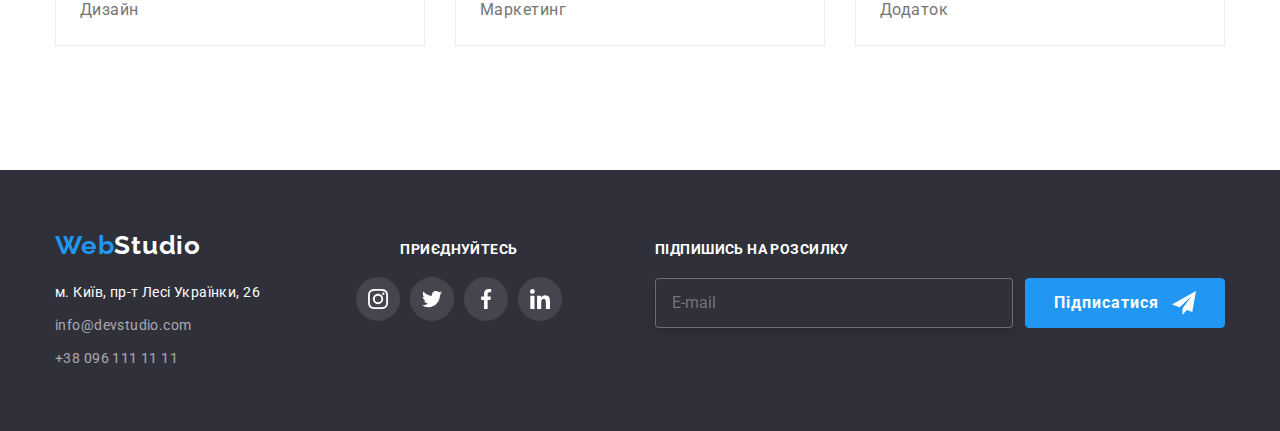
==== commit 13b53486: "07.01.23" ====
--- a/portfolio.html
+++ b/portfolio.html
@@ -114,10 +114,10 @@
                                         srcset="
                                         ./images/portfolio/img1mob-450.jpg 450w,
                                         ./images/portfolio/img1tab-354.jpg 354w,
-                                        ./images/portfolio/img1des-270.jpg 370w,
+                                        ./images/portfolio/img1des-370.jpg 370w,
                                         ./images/portfolio/img1mob-900.jpg 900w,
                                         ./images/portfolio/img1tab-708.jpg 708w,
-                                        ./images/portfolio/img1des-540.jpg 740w,"
+                                        ./images/portfolio/img1des-740.jpg 740w"
                                         sizes="(min-width: 1200px) 370px, (min-width: 768px) 354px, (min-width: 480px) 450px" 
                                         src="./images/portfolio/img1mob-450.jpg" 
                                         alt="Веб-сайт" 
@@ -128,7 +128,7 @@
                                                 <p>Ресурс пропонує комплексні пропозиції з різним рівнем функціоналу та сервісів. Все це дозволить відвідувачу отримати вичерпні відомості про компанію чи приватну особу.</p>
                                         </div>
                                         </div>
-                                        <div class="portfolio__about">
+                                        <div class="portfolio__about portfolio__about-1">
                                                 <h2 class="portfolio__title">Технокряк</h2>
                                                 <p class="portfolio__type">Веб-сайт</p>
                                         </div>
@@ -141,10 +141,10 @@
                                         srcset="
                                         ./images/portfolio/img2mob-450.jpg 450w,
                                         ./images/portfolio/img2tab-354.jpg 354w,
-                                        ./images/portfolio/img2des-270.jpg 370w,
+                                        ./images/portfolio/img2des-370.jpg 370w,
                                         ./images/portfolio/img2mob-900.jpg 900w,
                                         ./images/portfolio/img2tab-708.jpg 708w,
-                                        ./images/portfolio/img2des-540.jpg 740w,"
+                                        ./images/portfolio/img2des-740.jpg 740w"
                                         sizes="(min-width: 1200px) 370px, (min-width: 768px) 354px, (min-width: 480px) 450px"
                                         src="./images/portfolio/img2mob-450.jpg" 
                                         alt="гравці в басуктбол" 
@@ -168,10 +168,10 @@
                                         srcset="
                                         ./images/portfolio/img3mob-450.jpg 450w,
                                         ./images/portfolio/img3tab-354.jpg 354w,
-                                        ./images/portfolio/img3des-270.jpg 370w,
+                                        ./images/portfolio/img3des-370.jpg 370w,
                                         ./images/portfolio/img3mob-900.jpg 900w,
                                         ./images/portfolio/img3tab-708.jpg 708w,
-                                        ./images/portfolio/img3des-540.jpg 740w,"
+                                        ./images/portfolio/img3des-740.jpg 740w"
                                         sizes="(min-width: 1200px) 370px, (min-width: 768px) 354px, (min-width: 480px) 450px"
                                         src="./images/portfolio/img3mob-450.jpg"  
                                         alt="логотип ресторану" 
@@ -195,10 +195,10 @@
                                         srcset="
                                         ./images/portfolio/img4mob-450.jpg 450w,
                                         ./images/portfolio/img4tab-354.jpg 354w,
-                                        ./images/portfolio/img4des-270.jpg 370w,
+                                        ./images/portfolio/img4des-370.jpg 370w,
                                         ./images/portfolio/img4mob-900.jpg 900w,
                                         ./images/portfolio/img4tab-708.jpg 708w,
-                                        ./images/portfolio/img4des-540.jpg 740w,"
+                                        ./images/portfolio/img4des-740.jpg 740w"
                                         sizes="(min-width: 1200px) 370px, (min-width: 768px) 354px, (min-width: 480px) 450px"
                                         src="./images/portfolio/img4mob-450.jpg"   
                                         alt="навушники" 
@@ -222,10 +222,10 @@
                                         srcset="
                                         ./images/portfolio/img5mob-450.jpg 450w,
                                         ./images/portfolio/img5tab-354.jpg 354w,
-                                        ./images/portfolio/img5des-270.jpg 370w,
+                                        ./images/portfolio/img5des-370.jpg 370w,
                                         ./images/portfolio/img5mob-900.jpg 900w,
                                         ./images/portfolio/img5tab-708.jpg 708w,
-                                        ./images/portfolio/img5des-540.jpg 740w,"
+                                        ./images/portfolio/img5des-740.jpg 740w"
                                         sizes="(min-width: 1200px) 370px, (min-width: 768px) 354px, (min-width: 480px) 450px"
                                         src="./images/portfolio/img5mob-450.jpg" 
                                         alt="дві коробки" 
@@ -249,10 +249,10 @@
                                         srcset="
                                         ./images/portfolio/img6mob-450.jpg 450w,
                                         ./images/portfolio/img6tab-354.jpg 354w,
-                                        ./images/portfolio/img6des-270.jpg 370w,
+                                        ./images/portfolio/img6des-370.jpg 370w,
                                         ./images/portfolio/img6mob-900.jpg 900w,
                                         ./images/portfolio/img6tab-708.jpg 708w,
-                                        ./images/portfolio/img6des-540.jpg 740w,"
+                                        ./images/portfolio/img6des-740.jpg 740w"
                                         sizes="(min-width: 1200px) 370px, (min-width: 768px) 354px, (min-width: 480px) 450px"
                                         src="./images/portfolio/img6mob-450.jpg" 
                                         alt="монітор компютера" 
@@ -276,10 +276,10 @@
                                         srcset="
                                         ./images/portfolio/img7mob-450.jpg 450w,
                                         ./images/portfolio/img7tab-354.jpg 354w,
-                                        ./images/portfolio/img7des-270.jpg 370w,
+                                        ./images/portfolio/img7des-370.jpg 370w,
                                         ./images/portfolio/img7mob-900.jpg 900w,
                                         ./images/portfolio/img7tab-708.jpg 708w,
-                                        ./images/portfolio/img7des-540.jpg 740w,"
+                                        ./images/portfolio/img7des-740.jpg 740w"
                                         sizes="(min-width: 1200px) 370px, (min-width: 768px) 354px, (min-width: 480px) 450px"
                                         src="./images/portfolio/img7mob-450.jpg" 
                                         alt="книга" 
@@ -303,10 +303,10 @@
                                         srcset="
                                         ./images/portfolio/img8mob-450.jpg 450w,
                                         ./images/portfolio/img8tab-354.jpg 354w,
-                                        ./images/portfolio/img8des-270.jpg 370w,
+                                        ./images/portfolio/img8des-370.jpg 370w,
                                         ./images/portfolio/img8mob-900.jpg 900w,
                                         ./images/portfolio/img8tab-708.jpg 708w,
-                                        ./images/portfolio/img8des-540.jpg 740w,"
+                                        ./images/portfolio/img8des-740.jpg 740w"
                                         sizes="(min-width: 1200px) 370px, (min-width: 768px) 354px, (min-width: 480px) 450px"
                                         src="./images/portfolio/img8mob-450.jpg" 
                                         alt="бірка" 
@@ -330,10 +330,10 @@
                                         srcset="
                                         ./images/portfolio/img9mob-450.jpg 450w,
                                         ./images/portfolio/img9tab-354.jpg 354w,
-                                        ./images/portfolio/img9des-270.jpg 370w,
+                                        ./images/portfolio/img9des-370.jpg 370w,
                                         ./images/portfolio/img9mob-900.jpg 900w,
                                         ./images/portfolio/img9tab-708.jpg 708w,
-                                        ./images/portfolio/img9des-540.jpg 740w,"
+                                        ./images/portfolio/img9des-740.jpg 740w"
                                         sizes="(min-width: 1200px) 370px, (min-width: 768px) 354px, (min-width: 480px) 450px"
                                         src="./images/portfolio/img9mob-450.jpg"  
                                         alt="компютер" 
--- a/css/main.min.css
+++ b/css/main.min.css
@@ -1 +1 @@
-:root{--logo-web: #2196F3;--header-logo-studio:hsl(0, 0%, 0%);--footer-logo-studio:#FFFFFF;--text-color:#212121;--text-color-2: #757575;--header-color: #ECECEC;--banner-background-color: #C4C4C4;--accent-color: #2196F3;--banner-text: #FFFFFF;--social-link-color: #F5F4FA;--social-link-color-2: rgba(255, 255, 255, 0.1);--button-hover: #188CE8;--footer-contacts-link:rgba(255, 255, 255, 0.6);--footer-addres:#FFFFFF;--team-background-color: #F5F4FA;--background-color:#FFFFFF;--footer-background-color: #2F303A;--social-icon:#AFB1B8;--social-icon-footer:#FFFFFF;--portfolio-button: #F5F4FA}img{display:block;max-width:100%;height:auto}body{font-family:"Roboto",sans-serif;color:var(--text-color);background-color:var(--background-color)}h1,h2,h3,h4,h5,h6,ul,li,p{margin-top:0px;margin-bottom:0px}.container{max-width:480px;margin-left:auto;margin-right:auto;padding-left:15px;padding-right:15px}@media screen and (min-width: 768px){.container{max-width:768px}}@media screen and (min-width: 1200px){.container{max-width:1200px}}.list{list-style:none;padding-left:0px}.link{list-style:none;text-decoration:none;font-style:normal;padding-left:0px}.hiden-title{position:absolute;white-space:nowrap;width:1px;height:1px;overflow:hidden;border:0;padding:0;clip:rect(0 0 0 0);-webkit-clip-path:inset(50%);clip-path:inset(50%);margin:-1px}.banner__button{font-family:inherit;font-weight:700;font-size:16px;line-height:1.88;text-align:center;letter-spacing:.06em;color:var(--banner-text);background-color:var(--accent-color);border:1px solid var(--accent-color);border-radius:4px;padding:10px 32px;cursor:pointer;display:-webkit-box;display:-ms-flexbox;display:flex;-webkit-box-align:center;-ms-flex-align:center;align-items:center;margin-top:30px;margin-left:auto;margin-right:auto;-webkit-transition:background-color 250ms cubic-bezier(0.4, 0, 0.2, 1),-webkit-box-shadow 250ms cubic-bezier(0.4, 0, 0.2, 1);transition:background-color 250ms cubic-bezier(0.4, 0, 0.2, 1),-webkit-box-shadow 250ms cubic-bezier(0.4, 0, 0.2, 1);transition:background-color 250ms cubic-bezier(0.4, 0, 0.2, 1),box-shadow 250ms cubic-bezier(0.4, 0, 0.2, 1);transition:background-color 250ms cubic-bezier(0.4, 0, 0.2, 1),box-shadow 250ms cubic-bezier(0.4, 0, 0.2, 1),-webkit-box-shadow 250ms cubic-bezier(0.4, 0, 0.2, 1)}.banner__button:hover,.banner__button:focus{background-color:var(--button-hover);-webkit-box-shadow:0px 4px 4px rgba(0,0,0,.15);box-shadow:0px 4px 4px rgba(0,0,0,.15)}.footer__button{width:200px;height:50px;border:1px solid var(--accent-color);background:var(--accent-color);border-radius:4px;margin-right:auto;margin-left:auto;display:-webkit-box;display:-ms-flexbox;display:flex;-webkit-box-align:center;-ms-flex-align:center;align-items:center;padding:10px 28px;-webkit-transition:background-color 250ms cubic-bezier(0.4, 0, 0.2, 1),-webkit-box-shadow 250ms cubic-bezier(0.4, 0, 0.2, 1);transition:background-color 250ms cubic-bezier(0.4, 0, 0.2, 1),-webkit-box-shadow 250ms cubic-bezier(0.4, 0, 0.2, 1);transition:background-color 250ms cubic-bezier(0.4, 0, 0.2, 1),box-shadow 250ms cubic-bezier(0.4, 0, 0.2, 1);transition:background-color 250ms cubic-bezier(0.4, 0, 0.2, 1),box-shadow 250ms cubic-bezier(0.4, 0, 0.2, 1),-webkit-box-shadow 250ms cubic-bezier(0.4, 0, 0.2, 1);position:relative;cursor:pointer;font-family:inherit;font-weight:700;font-size:16px;line-height:1.88;letter-spacing:.06em;color:var(--footer-addres)}.footer__button:hover,.footer__button:focus{-webkit-box-shadow:0px 4px 4px rgba(0,0,0,.15);box-shadow:0px 4px 4px rgba(0,0,0,.15);background-color:var(--button-hover)}@media screen and (min-width: 1200px){.footer__button{margin-left:0px}}.portfolio__button{font-family:inherit;font-weight:500;font-size:16px;line-height:1.62;text-align:center;letter-spacing:.03em;color:var(--text-color);background-color:var(--portfolio-button);cursor:pointer;padding:6px 22px 6px 22px;border-radius:6px;border:none;-webkit-transition:background-color 250ms cubic-bezier(0.4, 0, 0.2, 1),color 250ms cubic-bezier(0.4, 0, 0.2, 1),-webkit-box-shadow 250ms cubic-bezier(0.4, 0, 0.2, 1);transition:background-color 250ms cubic-bezier(0.4, 0, 0.2, 1),color 250ms cubic-bezier(0.4, 0, 0.2, 1),-webkit-box-shadow 250ms cubic-bezier(0.4, 0, 0.2, 1);transition:background-color 250ms cubic-bezier(0.4, 0, 0.2, 1),color 250ms cubic-bezier(0.4, 0, 0.2, 1),box-shadow 250ms cubic-bezier(0.4, 0, 0.2, 1);transition:background-color 250ms cubic-bezier(0.4, 0, 0.2, 1),color 250ms cubic-bezier(0.4, 0, 0.2, 1),box-shadow 250ms cubic-bezier(0.4, 0, 0.2, 1),-webkit-box-shadow 250ms cubic-bezier(0.4, 0, 0.2, 1)}.portfolio__button:hover,.portfolio__button:focus{background-color:var(--accent-color);color:var(--banner-text);-webkit-box-shadow:0px 1px 1px rgba(0,0,0,.12),0px 4px 4px rgba(0,0,0,.06),1px 4px 6px rgba(0,0,0,.16);box-shadow:0px 1px 1px rgba(0,0,0,.12),0px 4px 4px rgba(0,0,0,.06),1px 4px 6px rgba(0,0,0,.16)}.modal__close{position:absolute;cursor:pointer;top:8px;right:8px;width:30px;height:30px;border-radius:50%;background:rgba(0,0,0,0);border:1px solid rgba(0,0,0,.1);color:#000;display:-webkit-box;display:-ms-flexbox;display:flex;-webkit-box-pack:center;-ms-flex-pack:center;justify-content:center;-webkit-box-align:center;-ms-flex-align:center;align-items:center;-webkit-transition:color 250ms cubic-bezier(0.4, 0, 0.2, 1);transition:color 250ms cubic-bezier(0.4, 0, 0.2, 1)}.modal__close:hover,.modal__close:focus{color:var(--accent-color)}.close-icon{fill:currentColor}.modal__button{font-family:inherit;font-weight:700;font-size:16px;line-height:1.88;text-align:center;letter-spacing:.06em;color:var(--banner-text);background-color:var(--accent-color);border:1px solid var(--accent-color);border-radius:4px;padding:10px 52px;cursor:pointer;display:block;margin-left:auto;margin-right:auto;-webkit-transition:background-color 250ms cubic-bezier(0.4, 0, 0.2, 1),-webkit-box-shadow 250ms cubic-bezier(0.4, 0, 0.2, 1);transition:background-color 250ms cubic-bezier(0.4, 0, 0.2, 1),-webkit-box-shadow 250ms cubic-bezier(0.4, 0, 0.2, 1);transition:background-color 250ms cubic-bezier(0.4, 0, 0.2, 1),box-shadow 250ms cubic-bezier(0.4, 0, 0.2, 1);transition:background-color 250ms cubic-bezier(0.4, 0, 0.2, 1),box-shadow 250ms cubic-bezier(0.4, 0, 0.2, 1),-webkit-box-shadow 250ms cubic-bezier(0.4, 0, 0.2, 1)}.modal__button:hover,.modal__button:focus{background-color:var(--button-hover);-webkit-box-shadow:0px 4px 4px rgba(0,0,0,.15);box-shadow:0px 4px 4px rgba(0,0,0,.15)}.mobile__button{display:-webkit-inline-box;display:-ms-inline-flexbox;display:inline-flex;border:none;background-color:rgba(0,0,0,0);margin-left:276px;padding-top:10px;padding-bottom:10px}@media screen and (min-width: 768px){.mobile__button{display:none}}@media screen and (min-width: 1200px){.mobile__button{display:none}}.mobile__close{display:-webkit-box;display:-ms-flexbox;display:flex;-webkit-box-pack:center;-ms-flex-pack:center;justify-content:center;-webkit-box-align:center;-ms-flex-align:center;align-items:center;color:var(--text-color);cursor:pointer;width:40px;height:40px;margin-left:auto;-webkit-transition:color 250ms cubic-bezier(0.4, 0, 0.2, 1);transition:color 250ms cubic-bezier(0.4, 0, 0.2, 1);border:none;background-color:rgba(0,0,0,0)}.mobile__close:hover,.mobile__close:focus{color:var(--accent-color)}.section-title{font-size:28px;line-height:1.17;font-weight:700;text-align:center;letter-spacing:.03em;margin-bottom:30px}@media screen and (min-width: 768px){.section-title{font-size:28px;margin-bottom:30px}}@media screen and (min-width: 1200px){.section-title{font-size:36px;margin-bottom:50px}}.modal-backdrop{position:fixed;width:100%;height:100%;left:0px;top:0px;background:rgba(0,0,0,.2);opacity:1;-webkit-transition:opacity 250ms cubic-bezier(0.4, 0, 0.2, 1);transition:opacity 250ms cubic-bezier(0.4, 0, 0.2, 1)}.is-hidden{visibility:hidden;opacity:0;pointer-events:none}.modal-backdrop.is-hidden .modal{-webkit-transform:rotate(-180deg);transform:rotate(-180deg)}.modal{position:absolute;top:50%;left:50%;-webkit-transform:translate(-50%, -50%);transform:translate(-50%, -50%);padding:40px;background-color:#fff;-webkit-transition:-webkit-transform 250ms cubic-bezier(0.4, 0, 0.2, 1);transition:-webkit-transform 250ms cubic-bezier(0.4, 0, 0.2, 1);transition:transform 250ms cubic-bezier(0.4, 0, 0.2, 1);transition:transform 250ms cubic-bezier(0.4, 0, 0.2, 1), -webkit-transform 250ms cubic-bezier(0.4, 0, 0.2, 1);width:450px}@media screen and (min-width: 768px){.modal{width:450px}}@media screen and (min-width: 1200px){.modal{width:528px}}.modal__name{font-family:inherit;font-weight:700;font-size:20px;line-height:1.15;text-align:center;letter-spacing:.03em;display:-webkit-box;display:-ms-flexbox;display:flex;-webkit-box-pack:center;-ms-flex-pack:center;justify-content:center;margin-bottom:12px}.modal__label{font-family:inherit;font-weight:400;font-size:12px;line-height:1.17;letter-spacing:.01em;color:var(--text-color-2)}.modal__line{margin-bottom:10px}.modal__input{border:1px solid rgba(33,33,33,.2);border-radius:4px;width:100%;height:40px;display:block;padding:11px;padding-left:40px;outline:none;-webkit-transition:border 250ms cubic-bezier(0.4, 0, 0.2, 1);transition:border 250ms cubic-bezier(0.4, 0, 0.2, 1)}.modal__input:hover,.modal__input:focus{border-radius:4px;border:1px solid var(--accent-color)}.modal__input::-webkit-input-placeholder{font-family:inherit;font-weight:400;font-size:12px;line-height:1.17;letter-spacing:.01em;color:rgba(117,117,117,.5)}.modal__input::-moz-placeholder{font-family:inherit;font-weight:400;font-size:12px;line-height:1.17;letter-spacing:.01em;color:rgba(117,117,117,.5)}.modal__input:-ms-input-placeholder{font-family:inherit;font-weight:400;font-size:12px;line-height:1.17;letter-spacing:.01em;color:rgba(117,117,117,.5)}.modal__input::-ms-input-placeholder{font-family:inherit;font-weight:400;font-size:12px;line-height:1.17;letter-spacing:.01em;color:rgba(117,117,117,.5)}.modal__input::placeholder{font-family:inherit;font-weight:400;font-size:12px;line-height:1.17;letter-spacing:.01em;color:rgba(117,117,117,.5)}.modal__coment{height:120px;padding:12px 16px;resize:none}.modal__input:hover+.modal__icon,.modal__input:focus+.modal__icon{fill:var(--accent-color)}.modal__wrapper{position:relative;margin-top:4px;-webkit-transition:border 250ms cubic-bezier(0.4, 0, 0.2, 1),fill 250ms cubic-bezier(0.4, 0, 0.2, 1);transition:border 250ms cubic-bezier(0.4, 0, 0.2, 1),fill 250ms cubic-bezier(0.4, 0, 0.2, 1)}.modal__textarea{margin-bottom:20px;margin-top:4px}.modal__icon{position:absolute;left:15px;top:50%;-webkit-transform:translateY(-50%);transform:translateY(-50%);fill:#212121;-webkit-transition:fill 250ms cubic-bezier(0.4, 0, 0.2, 1);transition:fill 250ms cubic-bezier(0.4, 0, 0.2, 1)}.modal__checkbox,.modal__link{font-size:12px;font-family:inherit;font-weight:400;line-height:1.71;letter-spacing:.03em}@media screen and (min-width: 768px){.modal__checkbox,.modal__link{font-size:12px}}@media screen and (min-width: 1200px){.modal__checkbox,.modal__link{font-size:14px}}.modal__checkbox{color:var(--text-color-2);display:-webkit-box;display:-ms-flexbox;display:flex;-webkit-box-align:center;-ms-flex-align:center;align-items:center;-webkit-box-pack:center;-ms-flex-pack:center;justify-content:center}.modal__link{-webkit-text-decoration-line:underline;text-decoration-line:underline;color:var(--accent-color);margin-left:10px}.modal__agreement{margin-bottom:30px}.modal__checkbox .modal__mark{width:16px;height:15px;border:2px solid #212121;border-radius:2px;margin-right:7px;display:-webkit-box;display:-ms-flexbox;display:flex;-webkit-box-align:center;-ms-flex-align:center;align-items:center;-webkit-box-pack:center;-ms-flex-pack:center;justify-content:center;cursor:pointer}.modal__checkbox .checkbox-icon{fill:rgba(0,0,0,0)}.modal__agreement input:checked+.modal__checkbox .modal__mark{border:none;background-color:var(--accent-color)}.modal__agreement input:checked+.modal__checkbox .checkbox-icon{fill:var(--banner-text)}.logo{font-size:24px;line-height:1.17;font-family:"Raleway",sans-serif;font-weight:700;letter-spacing:.03em;text-decoration:none}@media screen and (min-width: 768px){.logo{font-size:24px;line-height:1.17}}@media screen and (min-width: 1200px){.logo{font-size:26px;line-height:1.19}}.logo__top{max-width:134px;padding-top:16px;padding-bottom:16px}@media screen and (min-width: 768px){.logo__top{max-width:134px;padding-top:0px;padding-bottom:0px;margin-right:87px}}@media screen and (min-width: 1200px){.logo__top{max-width:145px;padding-top:0px;padding-bottom:0px}}.logo_bottom{max-width:154px;margin-left:auto;margin-right:auto}@media screen and (min-width: 768px){.logo_bottom{max-width:154px;margin-left:0px;margin-right:0px}}@media screen and (min-width: 1200px){.logo_bottom{max-width:145px}}.logo__web{color:var(--logo-web)}.logo__header{color:var(--header-logo-studio);margin-right:93px}.logo__footer{color:var(--footer-logo-studio)}.header{border-bottom:1px solid var(--header-color)}.header__container{display:-webkit-box;display:-ms-flexbox;display:flex;-webkit-box-align:center;-ms-flex-align:center;align-items:center}.header__nav{display:-webkit-box;display:-ms-flexbox;display:flex;-webkit-box-align:center;-ms-flex-align:center;align-items:center}.header__hiden{display:none}@media screen and (min-width: 768px){.header__hiden{display:-webkit-box;display:-ms-flexbox;display:flex;-webkit-box-align:center;-ms-flex-align:center;align-items:center}}@media screen and (min-width: 1200px){.header__hiden{display:-webkit-box;display:-ms-flexbox;display:flex;-webkit-box-align:center;-ms-flex-align:center;align-items:center}}.link.current{color:var(--accent-color)}.studio-nav::after{content:" ";display:block;position:absolute;width:48px;height:4px;margin-top:28px;border-radius:2px;background-color:var(--accent-color)}.portfolio-nav::after{content:" ";display:block;position:absolute;width:78px;height:4px;margin-top:28px;border-radius:2px;background-color:var(--accent-color)}.header__list{display:-webkit-box;display:-ms-flexbox;display:flex;-webkit-box-align:center;-ms-flex-align:center;align-items:center;margin:0px 0px;margin-left:auto}@media screen and (min-width: 768px){.header__list-info{display:-webkit-box;display:-ms-flexbox;display:flex;-ms-flex-wrap:wrap;flex-wrap:wrap;margin-left:96px}}@media screen and (min-width: 1200px){.header__list-info{margin-left:324px}}.header__item:not(:first-child){margin-left:50px}.header__contacts:not(:first-child){margin-left:50px}@media screen and (min-width: 768px){.header__contacts:not(:first-child){margin-left:0px}}.header__link{font-weight:500;font-size:14px;line-height:1.14;letter-spacing:.02em;color:var(--text-color);-webkit-transition:color 250ms cubic-bezier(0.4, 0, 0.2, 1);transition:color 250ms cubic-bezier(0.4, 0, 0.2, 1)}.header__link:hover,.header__link:focus{color:var(--accent-color)}@media screen and (min-width: 768px){.header__link{padding-top:0px;padding-bottom:0px}}@media screen and (min-width: 1200px){.header__link{padding-top:32px;padding-bottom:32px}}.link-mail{color:var(--text-color-2)}@media screen and (min-width: 768px){.link-mail{padding-top:17.35px;padding-bottom:0px;margin-bottom:10px;font-size:12px}}@media screen and (min-width: 1200px){.link-mail{padding-top:30.05px;padding-bottom:30.05px;margin-bottom:0px;margin-right:30px;font-size:14px}}.link-tel{color:var(--text-color-2)}@media screen and (min-width: 768px){.link-tel{padding-bottom:17.35px;padding-top:0px;font-size:12px}}@media screen and (min-width: 1200px){.link-tel{padding-bottom:30.05px;padding-top:30.05px;font-size:14px}}.header__mail{width:16px;height:12px;margin-right:10px;fill:currentColor}.header__tel{width:10px;height:16px;margin-right:10px;fill:currentColor}.header__contacts{display:-webkit-box;display:-ms-flexbox;display:flex;-webkit-box-align:center;-ms-flex-align:center;align-items:center;text-align:center;white-space:nowrap}.mobile-container{position:fixed;top:0;left:0;width:100%;height:100%;-webkit-transform:translateX(100%);transform:translateX(100%);overflow-y:auto;z-index:1;background-color:var(--background-color);-webkit-box-shadow:0px 4px 8px rgba(0,0,0,.04),0px 2px 4px rgba(0,0,0,.08),0px 1px 3px rgba(0,0,0,.16);box-shadow:0px 4px 8px rgba(0,0,0,.04),0px 2px 4px rgba(0,0,0,.08),0px 1px 3px rgba(0,0,0,.16);-webkit-transition:-webkit-transform 250ms cubic-bezier(0.4, 0, 0.2, 1);transition:-webkit-transform 250ms cubic-bezier(0.4, 0, 0.2, 1);transition:transform 250ms cubic-bezier(0.4, 0, 0.2, 1);transition:transform 250ms cubic-bezier(0.4, 0, 0.2, 1), -webkit-transform 250ms cubic-bezier(0.4, 0, 0.2, 1)}.mobile-container.is-open{-webkit-transform:translateX(0);transform:translateX(0)}.mobile__modal{display:-webkit-box;display:-ms-flexbox;display:flex;-webkit-box-orient:vertical;-webkit-box-direction:normal;-ms-flex-direction:column;flex-direction:column;padding-right:15px;padding-left:40px;padding-bottom:48px;max-width:480px;margin:0 auto}.mobile__nav{margin-bottom:302px}.mobile-nav__link{display:-webkit-box;display:-ms-flexbox;display:flex;-webkit-box-orient:vertical;-webkit-box-direction:normal;-ms-flex-direction:column;flex-direction:column;gap:32px}.mobile-nav__item{font-weight:500;font-size:40px;line-height:1.175;letter-spacing:.02em}.nav__link{color:var(--text-color);-webkit-transition:color 250ms cubic-bezier(0.4, 0, 0.2, 1);transition:color 250ms cubic-bezier(0.4, 0, 0.2, 1)}.nav__link:hover,.nav__link:focus{color:var(--accent-color)}.mobile-address__list{display:-webkit-box;display:-ms-flexbox;display:flex;-ms-flex-wrap:wrap;flex-wrap:wrap;font-weight:500;letter-spacing:.02em;width:100%;gap:32px}.mobile-address__link--tel{font-size:34px;line-height:1.1764705882;color:var(--accent-color)}.mobile-address__link--mail{font-size:24px;line-height:1.1666666667;color:var(--text-color-2)}.mobile-socials__list{display:-webkit-box;display:-ms-flexbox;display:flex;-ms-flex-wrap:wrap;flex-wrap:wrap;gap:20px;margin-top:64px}.mobile-socials__item{position:relative}.mobile-socials__item:not(:last-child)::after{content:"";position:absolute;width:22px;height:1px;border-radius:2px;left:100%;bottom:50%;-webkit-transform:translate(-50% -50%);transform:translate(-50% -50%);background-color:rgba(33,33,33,.2);-webkit-transform:rotate(90deg);transform:rotate(90deg)}.mobile-socials__link{font-weight:500;line-height:1.3333333333;letter-spacing:.02em;color:var(--accent-color)}@media screen and (max-width: 479px){.mobile-socials__link{font-size:3.75vw}}@media screen and (min-width: 480px){.mobile-socials__link{font-size:18px}}.banner{padding-top:118px;padding-bottom:118px;max-width:1600px;margin-left:auto;margin-right:auto;background-color:var(--banner-background-color);background-size:cover;background-repeat:no-repeat;background-image:-webkit-gradient(linear, left top, left bottom, from(rgba(47, 48, 58, 0.4)), to(rgba(47, 48, 58, 0.4))),url(../images/banner/img-tel1x.jpg);background-image:linear-gradient(rgba(47, 48, 58, 0.4), rgba(47, 48, 58, 0.4)),url(../images/banner/img-tel1x.jpg)}@media screen and (min-device-pixel-ratio: 2),(-webkit-min-device-pixel-ratio: 2),(min-resolution: 192dpi),(min-resolution: 2dppx){.banner{background-image:-webkit-gradient(linear, left top, left bottom, from(rgba(47, 48, 58, 0.4)), to(rgba(47, 48, 58, 0.4))),url(../images/banner/img-tel2x.jpg);background-image:linear-gradient(rgba(47, 48, 58, 0.4), rgba(47, 48, 58, 0.4)),url(../images/banner/img-tel2x.jpg)}}@media screen and (min-width: 768px){.banner{padding-top:118px;padding-bottom:118px;background-image:-webkit-gradient(linear, left top, left bottom, from(rgba(47, 48, 58, 0.4)), to(rgba(47, 48, 58, 0.4))),url(../images/banner/img-tab1x.jpg);background-image:linear-gradient(rgba(47, 48, 58, 0.4), rgba(47, 48, 58, 0.4)),url(../images/banner/img-tab1x.jpg)}}@media screen and (min-width: 768px)and (min-device-pixel-ratio: 2),screen and (min-width: 768px)and (-webkit-min-device-pixel-ratio: 2),screen and (min-width: 768px)and (min-resolution: 192dpi),screen and (min-width: 768px)and (min-resolution: 2dppx){.banner{background-image:-webkit-gradient(linear, left top, left bottom, from(rgba(47, 48, 58, 0.4)), to(rgba(47, 48, 58, 0.4))),url(../images/banner/img-tab2x.jpg);background-image:linear-gradient(rgba(47, 48, 58, 0.4), rgba(47, 48, 58, 0.4)),url(../images/banner/img-tab2x.jpg)}}@media screen and (min-width: 1200px){.banner{padding-top:200px;padding-bottom:200px;background-image:-webkit-gradient(linear, left top, left bottom, from(rgba(47, 48, 58, 0.4)), to(rgba(47, 48, 58, 0.4))),url(../images/banner/img-des1x.jpg);background-image:linear-gradient(rgba(47, 48, 58, 0.4), rgba(47, 48, 58, 0.4)),url(../images/banner/img-des1x.jpg)}}@media screen and (min-width: 1200px)and (min-device-pixel-ratio: 2),screen and (min-width: 1200px)and (-webkit-min-device-pixel-ratio: 2),screen and (min-width: 1200px)and (min-resolution: 192dpi),screen and (min-width: 1200px)and (min-resolution: 2dppx){.banner{background-image:-webkit-gradient(linear, left top, left bottom, from(rgba(47, 48, 58, 0.4)), to(rgba(47, 48, 58, 0.4))),url(../images/banner/img-des2x.jpg);background-image:linear-gradient(rgba(47, 48, 58, 0.4), rgba(47, 48, 58, 0.4)),url(../images/banner/img-des2x.jpg)}}.banner__title{font-size:26px;line-height:1.62;font-weight:900;color:var(--banner-text);text-transform:uppercase;max-width:360px;text-align:center;margin-left:auto;margin-right:auto}@media screen and (min-width: 768px){.banner__title{font-size:26px;line-height:1.62;max-width:360px}}@media screen and (min-width: 1200px){.banner__title{font-size:44px;line-height:1.36;max-width:696px}}.features{padding-top:60px;padding-bottom:60px}@media screen and (min-width: 768px){.features{padding-top:60px;padding-bottom:60px}}@media screen and (min-width: 1200px){.features{padding-top:94px;padding-bottom:94px}}.features__list{display:block}@media screen and (min-width: 768px){.features__list{display:-webkit-box;display:-ms-flexbox;display:flex;-ms-flex-wrap:wrap;flex-wrap:wrap}}@media screen and (min-width: 1200px){.features__list{display:-webkit-box;display:-ms-flexbox;display:flex;-webkit-box-align:start;-ms-flex-align:start;align-items:flex-start}}.features__item{margin-bottom:30px;max-width:450px;-webkit-box-align:center;-ms-flex-align:center;align-items:center;justify-items:center}.features__item:nth-child(4){margin-bottom:0px}@media screen and (min-width: 768px){.features__item{margin-left:30px;margin-bottom:30px;max-width:354px}.features__item:nth-child(1){margin-left:0px}.features__item:nth-child(3){margin-left:0px}.features__item:nth-child(3){margin-bottom:0px}.features__item:nth-child(4){margin-bottom:0px}}@media screen and (min-width: 1200px){.features__item{max-width:270px}.features__item:nth-child(1){margin-left:0px}.features__item:nth-child(3){margin-left:30px}.features__item:nth-child(1){margin-bottom:0px}.features__item:nth-child(2){margin-bottom:0px}}.features__icon{height:120px;display:-webkit-box;display:-ms-flexbox;display:flex;-webkit-box-pack:center;-ms-flex-pack:center;justify-content:center;-webkit-box-align:center;-ms-flex-align:center;align-items:center;background-color:var(--team-background-color);margin-bottom:30px}.features__name{font-weight:700;font-size:14px;line-height:1.1428571429;letter-spacing:.03em;text-transform:uppercase;margin-bottom:10px;text-align:center}@media screen and (min-width: 768px){.features__name{text-align:start}}@media screen and (min-width: 1200px){.features__name{text-align:start}}.features__descr{font-size:14px;line-height:1.71;letter-spacing:.03em;color:var(--text-color-2)}.projects{display:none;padding-bottom:0px}@media screen and (min-width: 768px){.projects{display:none;padding-bottom:0px}}@media screen and (min-width: 1200px){.projects{display:-webkit-box;display:-ms-flexbox;display:flex;padding-bottom:94px}}.projects__list{display:-webkit-box;display:-ms-flexbox;display:flex}.projects__item{position:relative}.projects__item:first-child{margin-right:30px}.projects__item:last-child{margin-left:30px}.projects__overlay{position:absolute;bottom:0;width:100%;height:70px;display:-webkit-box;display:-ms-flexbox;display:flex;-webkit-box-pack:center;-ms-flex-pack:center;justify-content:center;-webkit-box-align:center;-ms-flex-align:center;align-items:center;background-color:rgba(47,48,58,.8)}.projects__overlay>p{font-weight:700;font-size:14px;line-height:1.14;letter-spacing:.03em;text-transform:uppercase;color:var(--banner-text)}.team{padding-top:60px;padding-bottom:60px;background-color:var(--team-background-color)}@media screen and (min-width: 768px){.team{padding-top:60px;padding-bottom:60px}}@media screen and (min-width: 1200px){.team{padding-top:94px;padding-bottom:94px}}.team__members{display:block}@media screen and (min-width: 768px){.team__members{display:-webkit-box;display:-ms-flexbox;display:flex;-ms-flex-wrap:wrap;flex-wrap:wrap}}@media screen and (min-width: 1200px){.team__members{display:-webkit-box;display:-ms-flexbox;display:flex;-webkit-box-align:start;-ms-flex-align:start;align-items:flex-start}}.team__list{margin-bottom:30px;max-width:450px;background-color:var(--background-color);-webkit-box-shadow:0px 1px 3px rgba(0,0,0,.12),0px 1px 1px rgba(0,0,0,.14),0px 2px 1px rgba(0,0,0,.2);box-shadow:0px 1px 3px rgba(0,0,0,.12),0px 1px 1px rgba(0,0,0,.14),0px 2px 1px rgba(0,0,0,.2);border-radius:0px 0px 4px 4px;border-radius:5px;text-align:center;flood-color:rgba(202,112,112,.547)}.team__list:nth-child(4){margin-bottom:0px}@media screen and (min-width: 768px){.team__list{margin-left:30px;margin-bottom:30px;max-width:354px}.team__list:nth-child(1){margin-left:0px}.team__list:nth-child(3){margin-left:0px}.team__list:nth-child(3){margin-bottom:0px}.team__list:nth-child(4){margin-bottom:0px}}@media screen and (min-width: 1200px){.team__list{margin-left:30px;margin-bottom:0px;max-width:270px}.team__list:first-child{margin-left:0px}.team__list:nth-child(3){margin-left:30px}}.team__photo{border-radius:2px}.team__about{padding-top:30px;padding-bottom:30px}.team__name{color:var(--text-color);font-weight:500;font-size:16px;line-height:1.1875;letter-spacing:.03em}.team__position{color:var(--text-color-2);font-size:16px;line-height:1.1875;letter-spacing:.03em;color:var(--text-color-2);margin-top:10px;margin-bottom:16px}.team__social{display:-webkit-box;display:-ms-flexbox;display:flex;-webkit-box-pack:center;-ms-flex-pack:center;justify-content:center}.team__social .team__icon:not(:last-child){margin-right:10px}.team__social .social-link{width:44px;height:44px;border-radius:50%;display:-webkit-box;display:-ms-flexbox;display:flex;-webkit-box-pack:center;-ms-flex-pack:center;justify-content:center;-webkit-box-align:center;-ms-flex-align:center;align-items:center;color:var(--social-icon);-webkit-transition:color 250ms cubic-bezier(0.4, 0, 0.2, 1),background-color 250ms cubic-bezier(0.4, 0, 0.2, 1);transition:color 250ms cubic-bezier(0.4, 0, 0.2, 1),background-color 250ms cubic-bezier(0.4, 0, 0.2, 1)}.team__social .social-link:hover,.team__social .social-link:focus{background-color:var(--accent-color);border-radius:50%;color:var(--social-link-color)}.team__social .social-icon{fill:currentColor}.client{padding-top:60px;padding-bottom:60px}@media screen and (min-width: 768px){.client{padding-top:60px;padding-bottom:60px}}@media screen and (min-width: 1200px){.client{padding-top:94px;padding-bottom:94px}}.client__list{display:-webkit-box;display:-ms-flexbox;display:flex;-ms-flex-wrap:wrap;flex-wrap:wrap}@media screen and (min-width: 768px){.client__list{-ms-flex-wrap:wrap;flex-wrap:wrap}}@media screen and (min-width: 1200px){.client__list{display:-webkit-box;display:-ms-flexbox;display:flex}}.client__item{width:calc((100% - 30px)/2);margin-right:30px;margin-bottom:30px}.client__item:nth-child(2){margin-right:0px}.client__item:nth-child(4){margin-right:0px}.client__item:nth-child(6){margin-right:0px}.client__item:nth-child(5){margin-bottom:0px}.client__item:nth-child(6){margin-bottom:0px}@media screen and (min-width: 768px){.client__item{width:calc((100% - 60px)/3);margin-right:30px;margin-bottom:30px}.client__item:nth-child(2){margin-right:30px}.client__item:nth-child(4){margin-right:30px}.client__item:nth-child(3){margin-right:0px}.client__item:nth-child(6){margin-right:0px}.client__item:nth-child(4){margin-bottom:0px}.client__item:nth-child(5){margin-bottom:0px}.client__item:nth-child(6){margin-bottom:0px}}@media screen and (min-width: 1200px){.client__item{width:calc((100% - 150px)/6);margin-right:30px}.client__item:nth-child(3){margin-right:30px}.client__item:nth-child(6){margin-right:0px}.client__item:nth-child(1){margin-bottom:0px}.client__item:nth-child(2){margin-bottom:0px}.client__item:nth-child(3){margin-bottom:0px}}.client__link{height:92px;display:-webkit-box;display:-ms-flexbox;display:flex;-webkit-box-pack:center;-ms-flex-pack:center;justify-content:center;-webkit-box-align:center;-ms-flex-align:center;align-items:center;border:1px solid #afb1b8;border-radius:4px;color:var(--social-icon);-webkit-transition:color 250ms cubic-bezier(0.4, 0, 0.2, 1),border 250ms cubic-bezier(0.4, 0, 0.2, 1);transition:color 250ms cubic-bezier(0.4, 0, 0.2, 1),border 250ms cubic-bezier(0.4, 0, 0.2, 1)}.client__link:hover,.client__link:focus{border:1px solid var(--accent-color);color:var(--accent-color)}@media screen and (min-width: 768px){.client__link{width:226px}}@media screen and (min-width: 1200px){.client__link{width:170px}}.client__icon{fill:currentColor}.footer{background-color:var(--footer-background-color);padding-top:60px;padding-bottom:60px}@media screen and (min-width: 768px){.footer__tablet{display:-webkit-box;display:-ms-flexbox;display:flex;-ms-flex-wrap:wrap;flex-wrap:wrap}}@media screen and (min-width: 1200px){.footer .container{display:-webkit-box;display:-ms-flexbox;display:flex;-webkit-box-align:baseline;-ms-flex-align:baseline;align-items:baseline}}.footer__address{display:-webkit-box;display:-ms-flexbox;display:flex;-webkit-box-orient:vertical;-webkit-box-direction:normal;-ms-flex-direction:column;flex-direction:column;-webkit-box-pack:center;-ms-flex-pack:center;justify-content:center;-webkit-box-align:center;-ms-flex-align:center;align-items:center;text-align:center;margin-bottom:60px}@media screen and (min-width: 768px){.footer__address{display:inline-block;-webkit-box-align:baseline;-ms-flex-align:baseline;align-items:baseline;margin-left:60px}}@media screen and (min-width: 1200px){.footer__address{-ms-flex-wrap:nowrap;flex-wrap:nowrap;-webkit-box-pack:justify;-ms-flex-pack:justify;justify-content:space-between;text-align:start;margin-left:0px;margin-right:70px;margin-bottom:0px}}address{margin-top:20px}.footer__item:not(:last-child){margin-bottom:9px}@media screen and (min-width: 1200px){.footer__item{width:231px}}.footer__contacts{font-size:14px;line-height:1.71;letter-spacing:.03em}.footer__addres{color:var(--footer-addres);-webkit-transition:color 250ms cubic-bezier(0.4, 0, 0.2, 1);transition:color 250ms cubic-bezier(0.4, 0, 0.2, 1)}.footer__addres:hover,.footer__addres:focus{color:var(--accent-color)}.footer__mail{color:var(--footer-contacts-link);-webkit-transition:color 250ms cubic-bezier(0.4, 0, 0.2, 1);transition:color 250ms cubic-bezier(0.4, 0, 0.2, 1)}.footer__mail:hover,.footer__mail:focus{color:var(--accent-color)}.footer__tel{color:var(--footer-contacts-link);-webkit-transition:color 250ms cubic-bezier(0.4, 0, 0.2, 1);transition:color 250ms cubic-bezier(0.4, 0, 0.2, 1)}.footer__tel:hover,.footer__tel:focus{color:var(--accent-color)}.footer__social{display:-webkit-box;display:-ms-flexbox;display:flex;-webkit-box-orient:vertical;-webkit-box-direction:normal;-ms-flex-direction:column;flex-direction:column;text-align:center;margin-bottom:60px}@media screen and (min-width: 768px){.footer__social{display:inline-block;margin-left:165px;margin-bottom:0px;position:absolute}}@media screen and (min-width: 1200px){.footer__social{position:unset;display:-webkit-box;display:-ms-flexbox;display:flex;margin-right:93px;margin-left:0px}}.social-title{font-family:inherit;font-weight:700;font-size:14px;line-height:1.1428571429;letter-spacing:.03em;text-transform:uppercase;color:var(--footer-addres);margin-bottom:20px}.footer__media{display:-webkit-box;display:-ms-flexbox;display:flex;-webkit-box-pack:center;-ms-flex-pack:center;justify-content:center;-webkit-box-align:center;-ms-flex-align:center;align-items:center}.footer__element{background:var(--social-link-color-2);border-radius:50%}.footer__element:not(:first-child){margin-left:10px}.footer__link{width:44px;height:44px;fill:var(--social-icon-footer);display:-webkit-box;display:-ms-flexbox;display:flex;-webkit-box-pack:center;-ms-flex-pack:center;justify-content:center;-webkit-box-align:center;-ms-flex-align:center;align-items:center;-webkit-transition:background-color 250ms cubic-bezier(0.4, 0, 0.2, 1);transition:background-color 250ms cubic-bezier(0.4, 0, 0.2, 1);border-radius:50%}.footer__link:hover,.footer__link:focus{background-color:var(--accent-color)}.footer__mailing{display:-webkit-box;display:-ms-flexbox;display:flex;-webkit-box-orient:vertical;-webkit-box-direction:normal;-ms-flex-direction:column;flex-direction:column}@media screen and (min-width: 1200px){.footer__mailing{-webkit-box-align:start;-ms-flex-align:start;align-items:flex-start;margin-right:auto}}.mailing-title{font-family:"Roboto";font-weight:700;font-size:14px;line-height:1.14;letter-spacing:.03em;text-transform:uppercase;color:var(--footer-addres);margin-bottom:20px;text-align:center}.email-input{display:block}@media screen and (min-width: 1200px){.email-input{display:-webkit-box;display:-ms-flexbox;display:flex;width:570px}}.mailing-input{width:358px;height:50px;background-color:var(--footer-background-color);border:1px solid rgba(255,255,255,.3);-webkit-filter:drop-shadow(0px 4px 4px rgba(0, 0, 0, 0.15));filter:drop-shadow(0px 4px 4px rgba(0, 0, 0, 0.15));border-radius:4px;margin-bottom:20px;display:-webkit-box;display:-ms-flexbox;display:flex;-ms-flex-wrap:wrap;flex-wrap:wrap;margin-right:auto;margin-left:auto;padding-top:15px;padding-bottom:15px;padding-left:16px;-webkit-transition:border 250ms cubic-bezier(0.4, 0, 0.2, 1);transition:border 250ms cubic-bezier(0.4, 0, 0.2, 1);outline:none;color:var(--footer-addres)}.mailing-input:focus{border:1px solid var(--accent-color)}@media screen and (min-width: 1200px){.mailing-input{margin-right:12px;margin-left:0px;margin-bottom:0px}}.mailing-icon{width:24px;height:24px;top:50%;-webkit-transform:translateY(-50%);transform:translateY(-50%);right:28px;fill:#fff;position:absolute;margin-left:10px}.portfolio{padding-top:60px;padding-bottom:60px}@media screen and (min-width: 768px){.portfolio{padding-top:60px;padding-bottom:60px}}@media screen and (min-width: 1200px){.portfolio{padding-top:94px;padding-bottom:94px}}.portfolio__list{display:-webkit-box;display:-ms-flexbox;display:flex;-webkit-box-pack:center;-ms-flex-pack:center;justify-content:center;margin-bottom:40px}@media screen and (min-width: 768px){.portfolio__list{display:-webkit-box;display:-ms-flexbox;display:flex;-webkit-box-pack:center;-ms-flex-pack:center;justify-content:center;margin-bottom:30px}}@media screen and (min-width: 1200px){.portfolio__list{display:-webkit-box;display:-ms-flexbox;display:flex;-webkit-box-pack:center;-ms-flex-pack:center;justify-content:center;margin-bottom:50px}}.portfolio__item:not(:first-child){margin-left:8px}.portfolio__project{display:-webkit-box;display:-ms-flexbox;display:flex;-ms-flex-wrap:wrap;flex-wrap:wrap}.portfolio__link{display:block;text-decoration:none;color:var(--text-color);-webkit-transition:-webkit-box-shadow 250ms cubic-bezier(0.4, 0, 0.2, 1);transition:-webkit-box-shadow 250ms cubic-bezier(0.4, 0, 0.2, 1);transition:box-shadow 250ms cubic-bezier(0.4, 0, 0.2, 1);transition:box-shadow 250ms cubic-bezier(0.4, 0, 0.2, 1), -webkit-box-shadow 250ms cubic-bezier(0.4, 0, 0.2, 1)}.portfolio__link:hover,.portfolio__link:focus{-webkit-box-shadow:0px 1px 1px rgba(0,0,0,.12),0px 4px 4px rgba(0,0,0,.06),1px 4px 6px rgba(0,0,0,.16);box-shadow:0px 1px 1px rgba(0,0,0,.12),0px 4px 4px rgba(0,0,0,.06),1px 4px 6px rgba(0,0,0,.16)}.portfolio__design{list-style:none}.portfolio__design:nth-child(2){margin-right:30px;margin-left:30px}.portfolio__design:nth-child(5){margin-right:30px;margin-left:30px}.portfolio__design:nth-child(8){margin-right:30px;margin-left:30px}.portfolio__design:nth-child(6){margin-top:30px;margin-bottom:30px}.portfolio__design:nth-child(4){margin-top:30px;margin-bottom:30px}.portfolio__design:nth-child(5){margin-top:30px;margin-bottom:30px}.portfolio__title{font-weight:700;font-size:18px;line-height:2;letter-spacing:.06em;margin-bottom:4px}.portfolio__type{color:var(--text-color-2);font-weight:400;font-size:16px;line-height:1.88;letter-spacing:.03em}.portfolio__about{padding-top:20px;padding-bottom:20px;padding-left:24px;padding-right:24px;border-left:1px solid #eee;border-right:1px solid #eee;border-bottom:1px solid #eee}.portfolio__box{position:relative;overflow:hidden}.portfolio__overlay{position:absolute;top:0;width:100%;height:101%;background-color:rgba(33,150,243,.9);-webkit-transition-property:-webkit-transform;transition-property:-webkit-transform;transition-property:transform;transition-property:transform, -webkit-transform;-webkit-transform:translateY(100%);transform:translateY(100%);-webkit-transition:-webkit-transform 250ms cubic-bezier(0.4, 0, 0.2, 1);transition:-webkit-transform 250ms cubic-bezier(0.4, 0, 0.2, 1);transition:transform 250ms cubic-bezier(0.4, 0, 0.2, 1);transition:transform 250ms cubic-bezier(0.4, 0, 0.2, 1), -webkit-transform 250ms cubic-bezier(0.4, 0, 0.2, 1)}.portfolio__overlay>p{font-family:inherit;font-weight:400;font-size:18px;line-height:1.56;letter-spacing:.03em;color:var(--banner-text);padding:63px 24px}.portfolio__link:hover .portfolio__overlay{-webkit-transform:translateY(0);transform:translateY(0)}/*# sourceMappingURL=main.min.css.map */+:root{--logo-web: #2196F3;--header-logo-studio:hsl(0, 0%, 0%);--footer-logo-studio:#FFFFFF;--text-color:#212121;--text-color-2: #757575;--header-color: #ECECEC;--banner-background-color: #C4C4C4;--accent-color: #2196F3;--banner-text: #FFFFFF;--social-link-color: #F5F4FA;--social-link-color-2: rgba(255, 255, 255, 0.1);--button-hover: #188CE8;--footer-contacts-link:rgba(255, 255, 255, 0.6);--footer-addres:#FFFFFF;--team-background-color: #F5F4FA;--background-color:#FFFFFF;--footer-background-color: #2F303A;--social-icon:#AFB1B8;--social-icon-footer:#FFFFFF;--portfolio-button: #F5F4FA}img{display:block;max-width:100%;height:auto}body{font-family:"Roboto",sans-serif;color:var(--text-color);background-color:var(--background-color)}h1,h2,h3,h4,h5,h6,ul,li,p{margin-top:0px;margin-bottom:0px}.container{max-width:480px;margin-left:auto;margin-right:auto;padding-left:15px;padding-right:15px}@media screen and (min-width: 768px){.container{max-width:768px}}@media screen and (min-width: 1200px){.container{max-width:1200px}}.list{list-style:none;padding-left:0px}.link{list-style:none;text-decoration:none;font-style:normal;padding-left:0px}.hiden-title{position:absolute;white-space:nowrap;width:1px;height:1px;overflow:hidden;border:0;padding:0;clip:rect(0 0 0 0);-webkit-clip-path:inset(50%);clip-path:inset(50%);margin:-1px}.banner__button{font-family:inherit;font-weight:700;font-size:16px;line-height:1.88;text-align:center;letter-spacing:.06em;color:var(--banner-text);background-color:var(--accent-color);border:1px solid var(--accent-color);border-radius:4px;padding:10px 32px;cursor:pointer;display:-webkit-box;display:-ms-flexbox;display:flex;-webkit-box-align:center;-ms-flex-align:center;align-items:center;margin-top:30px;margin-left:auto;margin-right:auto;-webkit-transition:background-color 250ms cubic-bezier(0.4, 0, 0.2, 1),-webkit-box-shadow 250ms cubic-bezier(0.4, 0, 0.2, 1);transition:background-color 250ms cubic-bezier(0.4, 0, 0.2, 1),-webkit-box-shadow 250ms cubic-bezier(0.4, 0, 0.2, 1);transition:background-color 250ms cubic-bezier(0.4, 0, 0.2, 1),box-shadow 250ms cubic-bezier(0.4, 0, 0.2, 1);transition:background-color 250ms cubic-bezier(0.4, 0, 0.2, 1),box-shadow 250ms cubic-bezier(0.4, 0, 0.2, 1),-webkit-box-shadow 250ms cubic-bezier(0.4, 0, 0.2, 1)}.banner__button:hover,.banner__button:focus{background-color:var(--button-hover);-webkit-box-shadow:0px 4px 4px rgba(0,0,0,.15);box-shadow:0px 4px 4px rgba(0,0,0,.15)}.footer__button{width:200px;height:50px;border:1px solid var(--accent-color);background:var(--accent-color);border-radius:4px;margin-right:auto;margin-left:auto;display:-webkit-box;display:-ms-flexbox;display:flex;-webkit-box-align:center;-ms-flex-align:center;align-items:center;padding:10px 28px;-webkit-transition:background-color 250ms cubic-bezier(0.4, 0, 0.2, 1),-webkit-box-shadow 250ms cubic-bezier(0.4, 0, 0.2, 1);transition:background-color 250ms cubic-bezier(0.4, 0, 0.2, 1),-webkit-box-shadow 250ms cubic-bezier(0.4, 0, 0.2, 1);transition:background-color 250ms cubic-bezier(0.4, 0, 0.2, 1),box-shadow 250ms cubic-bezier(0.4, 0, 0.2, 1);transition:background-color 250ms cubic-bezier(0.4, 0, 0.2, 1),box-shadow 250ms cubic-bezier(0.4, 0, 0.2, 1),-webkit-box-shadow 250ms cubic-bezier(0.4, 0, 0.2, 1);position:relative;cursor:pointer;font-family:inherit;font-weight:700;font-size:16px;line-height:1.88;letter-spacing:.06em;color:var(--footer-addres)}.footer__button:hover,.footer__button:focus{-webkit-box-shadow:0px 4px 4px rgba(0,0,0,.15);box-shadow:0px 4px 4px rgba(0,0,0,.15);background-color:var(--button-hover)}@media screen and (min-width: 1200px){.footer__button{margin-left:0px}}.portfolio__button{font-family:inherit;font-weight:500;font-size:16px;line-height:1.62;text-align:center;letter-spacing:.03em;color:var(--text-color);background-color:var(--portfolio-button);cursor:pointer;padding:6px 22px 6px 22px;border-radius:6px;border:none;-webkit-transition:background-color 250ms cubic-bezier(0.4, 0, 0.2, 1),color 250ms cubic-bezier(0.4, 0, 0.2, 1),-webkit-box-shadow 250ms cubic-bezier(0.4, 0, 0.2, 1);transition:background-color 250ms cubic-bezier(0.4, 0, 0.2, 1),color 250ms cubic-bezier(0.4, 0, 0.2, 1),-webkit-box-shadow 250ms cubic-bezier(0.4, 0, 0.2, 1);transition:background-color 250ms cubic-bezier(0.4, 0, 0.2, 1),color 250ms cubic-bezier(0.4, 0, 0.2, 1),box-shadow 250ms cubic-bezier(0.4, 0, 0.2, 1);transition:background-color 250ms cubic-bezier(0.4, 0, 0.2, 1),color 250ms cubic-bezier(0.4, 0, 0.2, 1),box-shadow 250ms cubic-bezier(0.4, 0, 0.2, 1),-webkit-box-shadow 250ms cubic-bezier(0.4, 0, 0.2, 1)}.portfolio__button:hover,.portfolio__button:focus{background-color:var(--accent-color);color:var(--banner-text);-webkit-box-shadow:0px 1px 1px rgba(0,0,0,.12),0px 4px 4px rgba(0,0,0,.06),1px 4px 6px rgba(0,0,0,.16);box-shadow:0px 1px 1px rgba(0,0,0,.12),0px 4px 4px rgba(0,0,0,.06),1px 4px 6px rgba(0,0,0,.16)}.modal__close{position:absolute;cursor:pointer;top:8px;right:8px;width:30px;height:30px;border-radius:50%;background:rgba(0,0,0,0);border:1px solid rgba(0,0,0,.1);color:#000;display:-webkit-box;display:-ms-flexbox;display:flex;-webkit-box-pack:center;-ms-flex-pack:center;justify-content:center;-webkit-box-align:center;-ms-flex-align:center;align-items:center;-webkit-transition:color 250ms cubic-bezier(0.4, 0, 0.2, 1);transition:color 250ms cubic-bezier(0.4, 0, 0.2, 1)}.modal__close:hover,.modal__close:focus{color:var(--accent-color)}.close-icon{fill:currentColor}.modal__button{font-family:inherit;font-weight:700;font-size:16px;line-height:1.88;text-align:center;letter-spacing:.06em;color:var(--banner-text);background-color:var(--accent-color);border:1px solid var(--accent-color);border-radius:4px;padding:10px 52px;cursor:pointer;display:block;margin-left:auto;margin-right:auto;-webkit-transition:background-color 250ms cubic-bezier(0.4, 0, 0.2, 1),-webkit-box-shadow 250ms cubic-bezier(0.4, 0, 0.2, 1);transition:background-color 250ms cubic-bezier(0.4, 0, 0.2, 1),-webkit-box-shadow 250ms cubic-bezier(0.4, 0, 0.2, 1);transition:background-color 250ms cubic-bezier(0.4, 0, 0.2, 1),box-shadow 250ms cubic-bezier(0.4, 0, 0.2, 1);transition:background-color 250ms cubic-bezier(0.4, 0, 0.2, 1),box-shadow 250ms cubic-bezier(0.4, 0, 0.2, 1),-webkit-box-shadow 250ms cubic-bezier(0.4, 0, 0.2, 1)}.modal__button:hover,.modal__button:focus{background-color:var(--button-hover);-webkit-box-shadow:0px 4px 4px rgba(0,0,0,.15);box-shadow:0px 4px 4px rgba(0,0,0,.15)}.mobile__button{display:-webkit-inline-box;display:-ms-inline-flexbox;display:inline-flex;border:none;background-color:rgba(0,0,0,0);margin-left:276px;padding-top:10px;padding-bottom:10px}@media screen and (min-width: 768px){.mobile__button{display:none}}@media screen and (min-width: 1200px){.mobile__button{display:none}}.mobile__close{display:-webkit-box;display:-ms-flexbox;display:flex;-webkit-box-pack:center;-ms-flex-pack:center;justify-content:center;-webkit-box-align:center;-ms-flex-align:center;align-items:center;color:var(--text-color);cursor:pointer;width:40px;height:40px;margin-left:auto;-webkit-transition:color 250ms cubic-bezier(0.4, 0, 0.2, 1);transition:color 250ms cubic-bezier(0.4, 0, 0.2, 1);border:none;background-color:rgba(0,0,0,0)}.mobile__close:hover,.mobile__close:focus{color:var(--accent-color)}.section-title{font-size:28px;line-height:1.17;font-weight:700;text-align:center;letter-spacing:.03em;margin-bottom:30px}@media screen and (min-width: 768px){.section-title{font-size:28px;margin-bottom:30px}}@media screen and (min-width: 1200px){.section-title{font-size:36px;margin-bottom:50px}}.modal-backdrop{position:fixed;width:100%;height:100%;left:0px;top:0px;background:rgba(0,0,0,.2);opacity:1;-webkit-transition:opacity 250ms cubic-bezier(0.4, 0, 0.2, 1);transition:opacity 250ms cubic-bezier(0.4, 0, 0.2, 1)}.is-hidden{visibility:hidden;opacity:0;pointer-events:none}.modal-backdrop.is-hidden .modal{-webkit-transform:rotate(-180deg);transform:rotate(-180deg)}.modal{position:absolute;top:50%;left:50%;-webkit-transform:translate(-50%, -50%);transform:translate(-50%, -50%);padding:40px;background-color:#fff;-webkit-transition:-webkit-transform 250ms cubic-bezier(0.4, 0, 0.2, 1);transition:-webkit-transform 250ms cubic-bezier(0.4, 0, 0.2, 1);transition:transform 250ms cubic-bezier(0.4, 0, 0.2, 1);transition:transform 250ms cubic-bezier(0.4, 0, 0.2, 1), -webkit-transform 250ms cubic-bezier(0.4, 0, 0.2, 1);width:450px}@media screen and (min-width: 768px){.modal{width:450px}}@media screen and (min-width: 1200px){.modal{width:528px}}.modal__name{font-family:inherit;font-weight:700;font-size:20px;line-height:1.15;text-align:center;letter-spacing:.03em;display:-webkit-box;display:-ms-flexbox;display:flex;-webkit-box-pack:center;-ms-flex-pack:center;justify-content:center;margin-bottom:12px}.modal__label{font-family:inherit;font-weight:400;font-size:12px;line-height:1.17;letter-spacing:.01em;color:var(--text-color-2)}.modal__line{margin-bottom:10px}.modal__input{border:1px solid rgba(33,33,33,.2);border-radius:4px;width:100%;height:40px;display:block;padding:11px;padding-left:40px;outline:none;-webkit-transition:border 250ms cubic-bezier(0.4, 0, 0.2, 1);transition:border 250ms cubic-bezier(0.4, 0, 0.2, 1)}.modal__input:hover,.modal__input:focus{border-radius:4px;border:1px solid var(--accent-color)}.modal__input::-webkit-input-placeholder{font-family:inherit;font-weight:400;font-size:12px;line-height:1.17;letter-spacing:.01em;color:rgba(117,117,117,.5)}.modal__input::-moz-placeholder{font-family:inherit;font-weight:400;font-size:12px;line-height:1.17;letter-spacing:.01em;color:rgba(117,117,117,.5)}.modal__input:-ms-input-placeholder{font-family:inherit;font-weight:400;font-size:12px;line-height:1.17;letter-spacing:.01em;color:rgba(117,117,117,.5)}.modal__input::-ms-input-placeholder{font-family:inherit;font-weight:400;font-size:12px;line-height:1.17;letter-spacing:.01em;color:rgba(117,117,117,.5)}.modal__input::placeholder{font-family:inherit;font-weight:400;font-size:12px;line-height:1.17;letter-spacing:.01em;color:rgba(117,117,117,.5)}.modal__coment{height:120px;padding:12px 16px;resize:none}.modal__input:hover+.modal__icon,.modal__input:focus+.modal__icon{fill:var(--accent-color)}.modal__wrapper{position:relative;margin-top:4px;-webkit-transition:border 250ms cubic-bezier(0.4, 0, 0.2, 1),fill 250ms cubic-bezier(0.4, 0, 0.2, 1);transition:border 250ms cubic-bezier(0.4, 0, 0.2, 1),fill 250ms cubic-bezier(0.4, 0, 0.2, 1)}.modal__textarea{margin-bottom:20px;margin-top:4px}.modal__icon{position:absolute;left:15px;top:50%;-webkit-transform:translateY(-50%);transform:translateY(-50%);fill:#212121;-webkit-transition:fill 250ms cubic-bezier(0.4, 0, 0.2, 1);transition:fill 250ms cubic-bezier(0.4, 0, 0.2, 1)}.modal__checkbox,.modal__link{font-size:12px;font-family:inherit;font-weight:400;line-height:1.71;letter-spacing:.03em}@media screen and (min-width: 768px){.modal__checkbox,.modal__link{font-size:12px}}@media screen and (min-width: 1200px){.modal__checkbox,.modal__link{font-size:14px}}.modal__checkbox{color:var(--text-color-2);display:-webkit-box;display:-ms-flexbox;display:flex;-webkit-box-align:center;-ms-flex-align:center;align-items:center;-webkit-box-pack:center;-ms-flex-pack:center;justify-content:center}.modal__link{-webkit-text-decoration-line:underline;text-decoration-line:underline;color:var(--accent-color);margin-left:10px}.modal__agreement{margin-bottom:30px}.modal__checkbox .modal__mark{width:16px;height:15px;border:2px solid #212121;border-radius:2px;margin-right:7px;display:-webkit-box;display:-ms-flexbox;display:flex;-webkit-box-align:center;-ms-flex-align:center;align-items:center;-webkit-box-pack:center;-ms-flex-pack:center;justify-content:center;cursor:pointer}.modal__checkbox .checkbox-icon{fill:rgba(0,0,0,0)}.modal__agreement input:checked+.modal__checkbox .modal__mark{border:none;background-color:var(--accent-color)}.modal__agreement input:checked+.modal__checkbox .checkbox-icon{fill:var(--banner-text)}.logo{font-size:24px;line-height:1.17;font-family:"Raleway",sans-serif;font-weight:700;letter-spacing:.03em;text-decoration:none}@media screen and (min-width: 768px){.logo{font-size:24px;line-height:1.17}}@media screen and (min-width: 1200px){.logo{font-size:26px;line-height:1.19}}.logo__top{max-width:134px;padding-top:16px;padding-bottom:16px}@media screen and (min-width: 768px){.logo__top{max-width:134px;padding-top:0px;padding-bottom:0px;margin-right:87px}}@media screen and (min-width: 1200px){.logo__top{max-width:145px;padding-top:0px;padding-bottom:0px}}.logo_bottom{max-width:154px;margin-left:auto;margin-right:auto}@media screen and (min-width: 768px){.logo_bottom{max-width:154px;margin-left:0px;margin-right:0px}}@media screen and (min-width: 1200px){.logo_bottom{max-width:145px}}.logo__web{color:var(--logo-web)}.logo__header{color:var(--header-logo-studio);margin-right:93px}.logo__footer{color:var(--footer-logo-studio)}.header{border-bottom:1px solid var(--header-color)}.header__container{display:-webkit-box;display:-ms-flexbox;display:flex;-webkit-box-align:center;-ms-flex-align:center;align-items:center}.header__nav{display:-webkit-box;display:-ms-flexbox;display:flex;-webkit-box-align:center;-ms-flex-align:center;align-items:center}.header__hiden{display:none}@media screen and (min-width: 768px){.header__hiden{display:-webkit-box;display:-ms-flexbox;display:flex;-webkit-box-align:center;-ms-flex-align:center;align-items:center}}@media screen and (min-width: 1200px){.header__hiden{display:-webkit-box;display:-ms-flexbox;display:flex;-webkit-box-align:center;-ms-flex-align:center;align-items:center}}.link.current{color:var(--accent-color)}.studio-nav::after{content:" ";display:block;position:absolute;width:48px;height:4px;margin-top:28px;border-radius:2px;background-color:var(--accent-color)}.portfolio-nav::after{content:" ";display:block;position:absolute;width:78px;height:4px;margin-top:28px;border-radius:2px;background-color:var(--accent-color)}.header__list{display:-webkit-box;display:-ms-flexbox;display:flex;-webkit-box-align:center;-ms-flex-align:center;align-items:center;margin:0px 0px;margin-left:auto}@media screen and (min-width: 768px){.header__list-info{display:-webkit-box;display:-ms-flexbox;display:flex;-ms-flex-wrap:wrap;flex-wrap:wrap;margin-left:96px}}@media screen and (min-width: 1200px){.header__list-info{margin-left:324px}}.header__item:not(:first-child){margin-left:50px}.header__contacts:not(:first-child){margin-left:50px}@media screen and (min-width: 768px){.header__contacts:not(:first-child){margin-left:0px}}.header__link{font-weight:500;font-size:14px;line-height:1.14;letter-spacing:.02em;color:var(--text-color);-webkit-transition:color 250ms cubic-bezier(0.4, 0, 0.2, 1);transition:color 250ms cubic-bezier(0.4, 0, 0.2, 1)}.header__link:hover,.header__link:focus{color:var(--accent-color)}@media screen and (min-width: 768px){.header__link{padding-top:0px;padding-bottom:0px}}@media screen and (min-width: 1200px){.header__link{padding-top:32px;padding-bottom:32px}}.link-mail{color:var(--text-color-2)}@media screen and (min-width: 768px){.link-mail{padding-top:17.35px;padding-bottom:0px;margin-bottom:10px;font-size:12px}}@media screen and (min-width: 1200px){.link-mail{padding-top:30.05px;padding-bottom:30.05px;margin-bottom:0px;margin-right:30px;font-size:14px}}.link-tel{color:var(--text-color-2)}@media screen and (min-width: 768px){.link-tel{padding-bottom:17.35px;padding-top:0px;font-size:12px}}@media screen and (min-width: 1200px){.link-tel{padding-bottom:30.05px;padding-top:30.05px;font-size:14px}}.header__mail{width:16px;height:12px;margin-right:10px;fill:currentColor}.header__tel{width:10px;height:16px;margin-right:10px;fill:currentColor}.header__contacts{display:-webkit-box;display:-ms-flexbox;display:flex;-webkit-box-align:center;-ms-flex-align:center;align-items:center;text-align:center;white-space:nowrap}.mobile-container{position:fixed;top:0;left:0;width:100%;height:100%;-webkit-transform:translateX(100%);transform:translateX(100%);overflow-y:auto;z-index:1;background-color:var(--background-color);-webkit-box-shadow:0px 4px 8px rgba(0,0,0,.04),0px 2px 4px rgba(0,0,0,.08),0px 1px 3px rgba(0,0,0,.16);box-shadow:0px 4px 8px rgba(0,0,0,.04),0px 2px 4px rgba(0,0,0,.08),0px 1px 3px rgba(0,0,0,.16);-webkit-transition:-webkit-transform 250ms cubic-bezier(0.4, 0, 0.2, 1);transition:-webkit-transform 250ms cubic-bezier(0.4, 0, 0.2, 1);transition:transform 250ms cubic-bezier(0.4, 0, 0.2, 1);transition:transform 250ms cubic-bezier(0.4, 0, 0.2, 1), -webkit-transform 250ms cubic-bezier(0.4, 0, 0.2, 1)}.mobile-container.is-open{-webkit-transform:translateX(0);transform:translateX(0)}.mobile__modal{display:-webkit-box;display:-ms-flexbox;display:flex;-webkit-box-orient:vertical;-webkit-box-direction:normal;-ms-flex-direction:column;flex-direction:column;padding-right:15px;padding-left:40px;padding-bottom:48px;max-width:480px;margin:0 auto}.mobile__nav{margin-bottom:302px}.mobile-nav__link{display:-webkit-box;display:-ms-flexbox;display:flex;-webkit-box-orient:vertical;-webkit-box-direction:normal;-ms-flex-direction:column;flex-direction:column;gap:32px}.mobile-nav__item{font-weight:500;font-size:40px;line-height:1.175;letter-spacing:.02em}.nav__link{color:var(--text-color);-webkit-transition:color 250ms cubic-bezier(0.4, 0, 0.2, 1);transition:color 250ms cubic-bezier(0.4, 0, 0.2, 1)}.nav__link:hover,.nav__link:focus{color:var(--accent-color)}.mobile-address__list{display:-webkit-box;display:-ms-flexbox;display:flex;-ms-flex-wrap:wrap;flex-wrap:wrap;font-weight:500;letter-spacing:.02em;width:100%;gap:32px}.mobile-address__link--tel{font-size:34px;line-height:1.1764705882;color:var(--accent-color)}.mobile-address__link--mail{font-size:24px;line-height:1.1666666667;color:var(--text-color-2)}.mobile-socials__list{display:-webkit-box;display:-ms-flexbox;display:flex;-ms-flex-wrap:wrap;flex-wrap:wrap;gap:20px;margin-top:64px}.mobile-socials__item{position:relative}.mobile-socials__item:not(:last-child)::after{content:"";position:absolute;width:22px;height:1px;border-radius:2px;left:100%;bottom:50%;-webkit-transform:translate(-50% -50%);transform:translate(-50% -50%);background-color:rgba(33,33,33,.2);-webkit-transform:rotate(90deg);transform:rotate(90deg)}.mobile-socials__link{font-weight:500;line-height:1.3333333333;letter-spacing:.02em;color:var(--accent-color)}@media screen and (max-width: 479px){.mobile-socials__link{font-size:3.75vw}}@media screen and (min-width: 480px){.mobile-socials__link{font-size:18px}}.banner{padding-top:118px;padding-bottom:118px;max-width:1600px;margin-left:auto;margin-right:auto;background-color:var(--banner-background-color);background-size:cover;background-repeat:no-repeat;background-image:-webkit-gradient(linear, left top, left bottom, from(rgba(47, 48, 58, 0.4)), to(rgba(47, 48, 58, 0.4))),url(../images/banner/img-tel1x.jpg);background-image:linear-gradient(rgba(47, 48, 58, 0.4), rgba(47, 48, 58, 0.4)),url(../images/banner/img-tel1x.jpg)}@media screen and (min-device-pixel-ratio: 2),(-webkit-min-device-pixel-ratio: 2),(min-resolution: 192dpi),(min-resolution: 2dppx){.banner{background-image:-webkit-gradient(linear, left top, left bottom, from(rgba(47, 48, 58, 0.4)), to(rgba(47, 48, 58, 0.4))),url(../images/banner/img-tel2x.jpg);background-image:linear-gradient(rgba(47, 48, 58, 0.4), rgba(47, 48, 58, 0.4)),url(../images/banner/img-tel2x.jpg)}}@media screen and (min-width: 768px){.banner{padding-top:118px;padding-bottom:118px;background-image:-webkit-gradient(linear, left top, left bottom, from(rgba(47, 48, 58, 0.4)), to(rgba(47, 48, 58, 0.4))),url(../images/banner/img-tab1x.jpg);background-image:linear-gradient(rgba(47, 48, 58, 0.4), rgba(47, 48, 58, 0.4)),url(../images/banner/img-tab1x.jpg)}}@media screen and (min-width: 768px)and (min-device-pixel-ratio: 2),screen and (min-width: 768px)and (-webkit-min-device-pixel-ratio: 2),screen and (min-width: 768px)and (min-resolution: 192dpi),screen and (min-width: 768px)and (min-resolution: 2dppx){.banner{background-image:-webkit-gradient(linear, left top, left bottom, from(rgba(47, 48, 58, 0.4)), to(rgba(47, 48, 58, 0.4))),url(../images/banner/img-tab2x.jpg);background-image:linear-gradient(rgba(47, 48, 58, 0.4), rgba(47, 48, 58, 0.4)),url(../images/banner/img-tab2x.jpg)}}@media screen and (min-width: 1200px){.banner{padding-top:200px;padding-bottom:200px;background-image:-webkit-gradient(linear, left top, left bottom, from(rgba(47, 48, 58, 0.4)), to(rgba(47, 48, 58, 0.4))),url(../images/banner/img-des1x.jpg);background-image:linear-gradient(rgba(47, 48, 58, 0.4), rgba(47, 48, 58, 0.4)),url(../images/banner/img-des1x.jpg)}}@media screen and (min-width: 1200px)and (min-device-pixel-ratio: 2),screen and (min-width: 1200px)and (-webkit-min-device-pixel-ratio: 2),screen and (min-width: 1200px)and (min-resolution: 192dpi),screen and (min-width: 1200px)and (min-resolution: 2dppx){.banner{background-image:-webkit-gradient(linear, left top, left bottom, from(rgba(47, 48, 58, 0.4)), to(rgba(47, 48, 58, 0.4))),url(../images/banner/img-des2x.jpg);background-image:linear-gradient(rgba(47, 48, 58, 0.4), rgba(47, 48, 58, 0.4)),url(../images/banner/img-des2x.jpg)}}.banner__title{font-size:26px;line-height:1.62;font-weight:900;color:var(--banner-text);text-transform:uppercase;max-width:360px;text-align:center;margin-left:auto;margin-right:auto}@media screen and (min-width: 768px){.banner__title{font-size:26px;line-height:1.62;max-width:360px}}@media screen and (min-width: 1200px){.banner__title{font-size:44px;line-height:1.36;max-width:696px}}.features{padding-top:60px;padding-bottom:60px}@media screen and (min-width: 768px){.features{padding-top:60px;padding-bottom:60px}}@media screen and (min-width: 1200px){.features{padding-top:94px;padding-bottom:94px}}.features__list{display:block}@media screen and (min-width: 768px){.features__list{display:-webkit-box;display:-ms-flexbox;display:flex;-ms-flex-wrap:wrap;flex-wrap:wrap}}@media screen and (min-width: 1200px){.features__list{display:-webkit-box;display:-ms-flexbox;display:flex;-webkit-box-align:start;-ms-flex-align:start;align-items:flex-start}}.features__item{margin-bottom:30px;max-width:450px;-webkit-box-align:center;-ms-flex-align:center;align-items:center;justify-items:center}.features__item:nth-child(4){margin-bottom:0px}@media screen and (min-width: 768px){.features__item{margin-left:30px;margin-bottom:30px;max-width:354px}.features__item:nth-child(1){margin-left:0px}.features__item:nth-child(3){margin-left:0px}.features__item:nth-child(3){margin-bottom:0px}.features__item:nth-child(4){margin-bottom:0px}}@media screen and (min-width: 1200px){.features__item{max-width:270px}.features__item:nth-child(1){margin-left:0px}.features__item:nth-child(3){margin-left:30px}.features__item:nth-child(1){margin-bottom:0px}.features__item:nth-child(2){margin-bottom:0px}}.features__icon{height:120px;display:-webkit-box;display:-ms-flexbox;display:flex;-webkit-box-pack:center;-ms-flex-pack:center;justify-content:center;-webkit-box-align:center;-ms-flex-align:center;align-items:center;background-color:var(--team-background-color);margin-bottom:30px}.features__name{font-weight:700;font-size:14px;line-height:1.1428571429;letter-spacing:.03em;text-transform:uppercase;margin-bottom:10px;text-align:center}@media screen and (min-width: 768px){.features__name{text-align:start}}@media screen and (min-width: 1200px){.features__name{text-align:start}}.features__descr{font-size:14px;line-height:1.71;letter-spacing:.03em;color:var(--text-color-2)}.projects{display:none;padding-bottom:0px}@media screen and (min-width: 768px){.projects{display:none;padding-bottom:0px}}@media screen and (min-width: 1200px){.projects{display:-webkit-box;display:-ms-flexbox;display:flex;padding-bottom:94px}}.projects__list{display:-webkit-box;display:-ms-flexbox;display:flex}.projects__item{position:relative}.projects__item:first-child{margin-right:30px}.projects__item:last-child{margin-left:30px}.projects__overlay{position:absolute;bottom:0;width:100%;height:70px;display:-webkit-box;display:-ms-flexbox;display:flex;-webkit-box-pack:center;-ms-flex-pack:center;justify-content:center;-webkit-box-align:center;-ms-flex-align:center;align-items:center;background-color:rgba(47,48,58,.8)}.projects__overlay>p{font-weight:700;font-size:14px;line-height:1.14;letter-spacing:.03em;text-transform:uppercase;color:var(--banner-text)}.team{padding-top:60px;padding-bottom:60px;background-color:var(--team-background-color)}@media screen and (min-width: 768px){.team{padding-top:60px;padding-bottom:60px}}@media screen and (min-width: 1200px){.team{padding-top:94px;padding-bottom:94px}}.team__members{display:block}@media screen and (min-width: 768px){.team__members{display:-webkit-box;display:-ms-flexbox;display:flex;-ms-flex-wrap:wrap;flex-wrap:wrap}}@media screen and (min-width: 1200px){.team__members{display:-webkit-box;display:-ms-flexbox;display:flex;-webkit-box-align:start;-ms-flex-align:start;align-items:flex-start}}.team__list{margin-bottom:30px;max-width:450px;background-color:var(--background-color);-webkit-box-shadow:0px 1px 3px rgba(0,0,0,.12),0px 1px 1px rgba(0,0,0,.14),0px 2px 1px rgba(0,0,0,.2);box-shadow:0px 1px 3px rgba(0,0,0,.12),0px 1px 1px rgba(0,0,0,.14),0px 2px 1px rgba(0,0,0,.2);border-radius:0px 0px 4px 4px;border-radius:5px;text-align:center;flood-color:rgba(202,112,112,.547)}.team__list:nth-child(4){margin-bottom:0px}@media screen and (min-width: 768px){.team__list{margin-left:30px;margin-bottom:30px;max-width:354px}.team__list:nth-child(1){margin-left:0px}.team__list:nth-child(3){margin-left:0px}.team__list:nth-child(3){margin-bottom:0px}.team__list:nth-child(4){margin-bottom:0px}}@media screen and (min-width: 1200px){.team__list{margin-left:30px;margin-bottom:0px;max-width:270px}.team__list:first-child{margin-left:0px}.team__list:nth-child(3){margin-left:30px}}.team__photo{border-radius:2px}.team__about{padding-top:30px;padding-bottom:30px}.team__name{color:var(--text-color);font-weight:500;font-size:16px;line-height:1.1875;letter-spacing:.03em}.team__position{color:var(--text-color-2);font-size:16px;line-height:1.1875;letter-spacing:.03em;color:var(--text-color-2);margin-top:10px;margin-bottom:16px}.team__social{display:-webkit-box;display:-ms-flexbox;display:flex;-webkit-box-pack:center;-ms-flex-pack:center;justify-content:center}.team__social .team__icon:not(:last-child){margin-right:10px}.team__social .social-link{width:44px;height:44px;border-radius:50%;display:-webkit-box;display:-ms-flexbox;display:flex;-webkit-box-pack:center;-ms-flex-pack:center;justify-content:center;-webkit-box-align:center;-ms-flex-align:center;align-items:center;color:var(--social-icon);-webkit-transition:color 250ms cubic-bezier(0.4, 0, 0.2, 1),background-color 250ms cubic-bezier(0.4, 0, 0.2, 1);transition:color 250ms cubic-bezier(0.4, 0, 0.2, 1),background-color 250ms cubic-bezier(0.4, 0, 0.2, 1)}.team__social .social-link:hover,.team__social .social-link:focus{background-color:var(--accent-color);border-radius:50%;color:var(--social-link-color)}.team__social .social-icon{fill:currentColor}.client{padding-top:60px;padding-bottom:60px}@media screen and (min-width: 768px){.client{padding-top:60px;padding-bottom:60px}}@media screen and (min-width: 1200px){.client{padding-top:94px;padding-bottom:94px}}.client__list{display:-webkit-box;display:-ms-flexbox;display:flex;-ms-flex-wrap:wrap;flex-wrap:wrap}@media screen and (min-width: 768px){.client__list{-ms-flex-wrap:wrap;flex-wrap:wrap}}@media screen and (min-width: 1200px){.client__list{display:-webkit-box;display:-ms-flexbox;display:flex}}.client__item{width:calc((100% - 30px)/2);margin-right:30px;margin-bottom:30px}.client__item:nth-child(2){margin-right:0px}.client__item:nth-child(4){margin-right:0px}.client__item:nth-child(6){margin-right:0px}.client__item:nth-child(5){margin-bottom:0px}.client__item:nth-child(6){margin-bottom:0px}@media screen and (min-width: 768px){.client__item{width:calc((100% - 60px)/3);margin-right:30px;margin-bottom:30px}.client__item:nth-child(2){margin-right:30px}.client__item:nth-child(4){margin-right:30px}.client__item:nth-child(3){margin-right:0px}.client__item:nth-child(6){margin-right:0px}.client__item:nth-child(4){margin-bottom:0px}.client__item:nth-child(5){margin-bottom:0px}.client__item:nth-child(6){margin-bottom:0px}}@media screen and (min-width: 1200px){.client__item{width:calc((100% - 150px)/6);margin-right:30px}.client__item:nth-child(3){margin-right:30px}.client__item:nth-child(6){margin-right:0px}.client__item:nth-child(1){margin-bottom:0px}.client__item:nth-child(2){margin-bottom:0px}.client__item:nth-child(3){margin-bottom:0px}}.client__link{height:92px;display:-webkit-box;display:-ms-flexbox;display:flex;-webkit-box-pack:center;-ms-flex-pack:center;justify-content:center;-webkit-box-align:center;-ms-flex-align:center;align-items:center;border:1px solid #afb1b8;border-radius:4px;color:var(--social-icon);-webkit-transition:color 250ms cubic-bezier(0.4, 0, 0.2, 1),border 250ms cubic-bezier(0.4, 0, 0.2, 1);transition:color 250ms cubic-bezier(0.4, 0, 0.2, 1),border 250ms cubic-bezier(0.4, 0, 0.2, 1)}.client__link:hover,.client__link:focus{border:1px solid var(--accent-color);color:var(--accent-color)}@media screen and (min-width: 768px){.client__link{width:226px}}@media screen and (min-width: 1200px){.client__link{width:170px}}.client__icon{fill:currentColor}.footer{background-color:var(--footer-background-color);padding-top:60px;padding-bottom:60px}@media screen and (min-width: 768px){.footer__tablet{display:-webkit-box;display:-ms-flexbox;display:flex;-ms-flex-wrap:wrap;flex-wrap:wrap}}@media screen and (min-width: 1200px){.footer .container{display:-webkit-box;display:-ms-flexbox;display:flex;-webkit-box-align:baseline;-ms-flex-align:baseline;align-items:baseline}}.footer__address{display:-webkit-box;display:-ms-flexbox;display:flex;-webkit-box-orient:vertical;-webkit-box-direction:normal;-ms-flex-direction:column;flex-direction:column;-webkit-box-pack:center;-ms-flex-pack:center;justify-content:center;-webkit-box-align:center;-ms-flex-align:center;align-items:center;text-align:center;margin-bottom:60px}@media screen and (min-width: 768px){.footer__address{display:inline-block;-webkit-box-align:baseline;-ms-flex-align:baseline;align-items:baseline;margin-left:60px}}@media screen and (min-width: 1200px){.footer__address{-ms-flex-wrap:nowrap;flex-wrap:nowrap;-webkit-box-pack:justify;-ms-flex-pack:justify;justify-content:space-between;text-align:start;margin-left:0px;margin-right:70px;margin-bottom:0px}}address{margin-top:20px}.footer__item:not(:last-child){margin-bottom:9px}@media screen and (min-width: 1200px){.footer__item{width:231px}}.footer__contacts{font-size:14px;line-height:1.71;letter-spacing:.03em}.footer__addres{color:var(--footer-addres);-webkit-transition:color 250ms cubic-bezier(0.4, 0, 0.2, 1);transition:color 250ms cubic-bezier(0.4, 0, 0.2, 1)}.footer__addres:hover,.footer__addres:focus{color:var(--accent-color)}.footer__mail{color:var(--footer-contacts-link);-webkit-transition:color 250ms cubic-bezier(0.4, 0, 0.2, 1);transition:color 250ms cubic-bezier(0.4, 0, 0.2, 1)}.footer__mail:hover,.footer__mail:focus{color:var(--accent-color)}.footer__tel{color:var(--footer-contacts-link);-webkit-transition:color 250ms cubic-bezier(0.4, 0, 0.2, 1);transition:color 250ms cubic-bezier(0.4, 0, 0.2, 1)}.footer__tel:hover,.footer__tel:focus{color:var(--accent-color)}.footer__social{display:-webkit-box;display:-ms-flexbox;display:flex;-webkit-box-orient:vertical;-webkit-box-direction:normal;-ms-flex-direction:column;flex-direction:column;text-align:center;margin-bottom:60px}@media screen and (min-width: 768px){.footer__social{display:inline-block;margin-left:165px;margin-bottom:0px;position:absolute}}@media screen and (min-width: 1200px){.footer__social{position:unset;display:-webkit-box;display:-ms-flexbox;display:flex;margin-right:93px;margin-left:0px}}.social-title{font-family:inherit;font-weight:700;font-size:14px;line-height:1.1428571429;letter-spacing:.03em;text-transform:uppercase;color:var(--footer-addres);margin-bottom:20px}.footer__media{display:-webkit-box;display:-ms-flexbox;display:flex;-webkit-box-pack:center;-ms-flex-pack:center;justify-content:center;-webkit-box-align:center;-ms-flex-align:center;align-items:center}.footer__element{background:var(--social-link-color-2);border-radius:50%}.footer__element:not(:first-child){margin-left:10px}.footer__link{width:44px;height:44px;fill:var(--social-icon-footer);display:-webkit-box;display:-ms-flexbox;display:flex;-webkit-box-pack:center;-ms-flex-pack:center;justify-content:center;-webkit-box-align:center;-ms-flex-align:center;align-items:center;-webkit-transition:background-color 250ms cubic-bezier(0.4, 0, 0.2, 1);transition:background-color 250ms cubic-bezier(0.4, 0, 0.2, 1);border-radius:50%}.footer__link:hover,.footer__link:focus{background-color:var(--accent-color)}.footer__mailing{display:-webkit-box;display:-ms-flexbox;display:flex;-webkit-box-orient:vertical;-webkit-box-direction:normal;-ms-flex-direction:column;flex-direction:column}@media screen and (min-width: 1200px){.footer__mailing{-webkit-box-align:start;-ms-flex-align:start;align-items:flex-start;margin-right:auto}}.mailing-title{font-family:"Roboto";font-weight:700;font-size:14px;line-height:1.14;letter-spacing:.03em;text-transform:uppercase;color:var(--footer-addres);margin-bottom:20px;text-align:center}.email-input{display:block}@media screen and (min-width: 1200px){.email-input{display:-webkit-box;display:-ms-flexbox;display:flex;width:570px}}.mailing-input{width:358px;height:50px;background-color:var(--footer-background-color);border:1px solid rgba(255,255,255,.3);-webkit-filter:drop-shadow(0px 4px 4px rgba(0, 0, 0, 0.15));filter:drop-shadow(0px 4px 4px rgba(0, 0, 0, 0.15));border-radius:4px;margin-bottom:20px;display:-webkit-box;display:-ms-flexbox;display:flex;-ms-flex-wrap:wrap;flex-wrap:wrap;margin-right:auto;margin-left:auto;padding-top:15px;padding-bottom:15px;padding-left:16px;-webkit-transition:border 250ms cubic-bezier(0.4, 0, 0.2, 1);transition:border 250ms cubic-bezier(0.4, 0, 0.2, 1);outline:none;color:var(--footer-addres)}.mailing-input:focus{border:1px solid var(--accent-color)}@media screen and (min-width: 1200px){.mailing-input{margin-right:12px;margin-left:0px;margin-bottom:0px}}.mailing-icon{width:24px;height:24px;top:50%;-webkit-transform:translateY(-50%);transform:translateY(-50%);right:28px;fill:#fff;position:absolute;margin-left:10px}.portfolio{padding-top:60px;padding-bottom:60px}@media screen and (min-width: 768px){.portfolio{padding-top:60px;padding-bottom:60px}}@media screen and (min-width: 1200px){.portfolio{padding-top:94px;padding-bottom:94px}}.portfolio__list{display:-webkit-box;display:-ms-flexbox;display:flex;-ms-flex-wrap:wrap;flex-wrap:wrap;margin-bottom:40px}@media screen and (min-width: 768px){.portfolio__list{display:-webkit-box;display:-ms-flexbox;display:flex;-webkit-box-pack:center;-ms-flex-pack:center;justify-content:center;margin-bottom:30px}}@media screen and (min-width: 1200px){.portfolio__list{display:-webkit-box;display:-ms-flexbox;display:flex;-webkit-box-pack:center;-ms-flex-pack:center;justify-content:center;margin-bottom:50px}}.portfolio__item:not(:first-child){margin-left:8px}.portfolio__item:not(:first-child):nth-child(3){margin-right:80px}.portfolio__item:not(:first-child):nth-child(4){margin-left:0px;margin-top:15px}.portfolio__item:not(:first-child):nth-child(5){margin-top:15px}@media screen and (min-width: 768px){.portfolio__item:not(:first-child):nth-child(3){margin-right:0px}.portfolio__item:not(:first-child):nth-child(4){margin-left:8px;margin-top:0px}.portfolio__item:not(:first-child):nth-child(5){margin-top:0px}}.portfolio__project{display:block}@media screen and (min-width: 768px){.portfolio__project{display:-webkit-box;display:-ms-flexbox;display:flex;-ms-flex-wrap:wrap;flex-wrap:wrap}}@media screen and (min-width: 1200px){.portfolio__project{display:-webkit-box;display:-ms-flexbox;display:flex;-ms-flex-wrap:wrap;flex-wrap:wrap}}.portfolio__link{display:block;text-decoration:none;color:var(--text-color);-webkit-transition:-webkit-box-shadow 250ms cubic-bezier(0.4, 0, 0.2, 1);transition:-webkit-box-shadow 250ms cubic-bezier(0.4, 0, 0.2, 1);transition:box-shadow 250ms cubic-bezier(0.4, 0, 0.2, 1);transition:box-shadow 250ms cubic-bezier(0.4, 0, 0.2, 1), -webkit-box-shadow 250ms cubic-bezier(0.4, 0, 0.2, 1)}.portfolio__link:hover,.portfolio__link:focus{-webkit-box-shadow:0px 1px 1px rgba(0,0,0,.12),0px 4px 4px rgba(0,0,0,.06),1px 4px 6px rgba(0,0,0,.16);box-shadow:0px 1px 1px rgba(0,0,0,.12),0px 4px 4px rgba(0,0,0,.06),1px 4px 6px rgba(0,0,0,.16)}.portfolio__design{max-width:450px;list-style:none}.portfolio__design:not(:last-child){margin-bottom:30px}@media screen and (min-width: 768px){.portfolio__design{max-width:354px}.portfolio__design:nth-child(1){margin-right:30px;margin-left:0px}.portfolio__design:nth-child(2){margin-right:0px;margin-left:0px}.portfolio__design:nth-child(3){margin-right:30px;margin-left:0px}.portfolio__design:nth-child(4){margin-right:0px;margin-left:0px}.portfolio__design:nth-child(5){margin-right:30px;margin-left:0px}.portfolio__design:nth-child(6){margin-right:0px;margin-left:0px}.portfolio__design:nth-child(7){margin-right:30px;margin-left:0px}.portfolio__design:nth-child(8){margin-right:0px;margin-left:0px}}@media screen and (min-width: 1200px){.portfolio__design{max-width:370px}.portfolio__design:nth-child(2){margin-right:30px;margin-left:0px}.portfolio__design:nth-child(3){margin-right:0px;margin-left:0px}.portfolio__design:nth-child(5){margin-right:30px;margin-left:30px}.portfolio__design:nth-child(8){margin-right:30px;margin-left:0px}.portfolio__design:nth-child(6){margin-top:30px;margin-bottom:30px}.portfolio__design:nth-child(4){margin-top:30px;margin-bottom:30px}.portfolio__design:nth-child(5){margin-top:30px;margin-bottom:30px}}.portfolio__title{font-weight:700;font-size:18px;line-height:2;letter-spacing:.06em;margin-bottom:4px}.portfolio__type{color:var(--text-color-2);font-weight:400;font-size:16px;line-height:1.88;letter-spacing:.03em}.portfolio__about{padding-top:20px;padding-bottom:20px;padding-left:24px;padding-right:24px;border-left:1px solid #eee;border-right:1px solid #eee;border-bottom:1px solid #eee}@media screen and (min-width: 768px){.portfolio__about-1{padding-bottom:57px}}@media screen and (min-width: 1200px){.portfolio__about-1{padding-bottom:20px}}.portfolio__box{position:relative;overflow:hidden}.portfolio__overlay{position:absolute;top:0;width:100%;height:101%;background-color:rgba(33,150,243,.9);-webkit-transition-property:-webkit-transform;transition-property:-webkit-transform;transition-property:transform;transition-property:transform, -webkit-transform;-webkit-transform:translateY(100%);transform:translateY(100%);-webkit-transition:-webkit-transform 250ms cubic-bezier(0.4, 0, 0.2, 1);transition:-webkit-transform 250ms cubic-bezier(0.4, 0, 0.2, 1);transition:transform 250ms cubic-bezier(0.4, 0, 0.2, 1);transition:transform 250ms cubic-bezier(0.4, 0, 0.2, 1), -webkit-transform 250ms cubic-bezier(0.4, 0, 0.2, 1)}.portfolio__overlay>p{font-family:inherit;font-weight:400;font-size:18px;line-height:1.56;letter-spacing:.03em;color:var(--banner-text);padding:63px 24px}.portfolio__link:hover .portfolio__overlay{-webkit-transform:translateY(0);transform:translateY(0)}/*# sourceMappingURL=main.min.css.map */